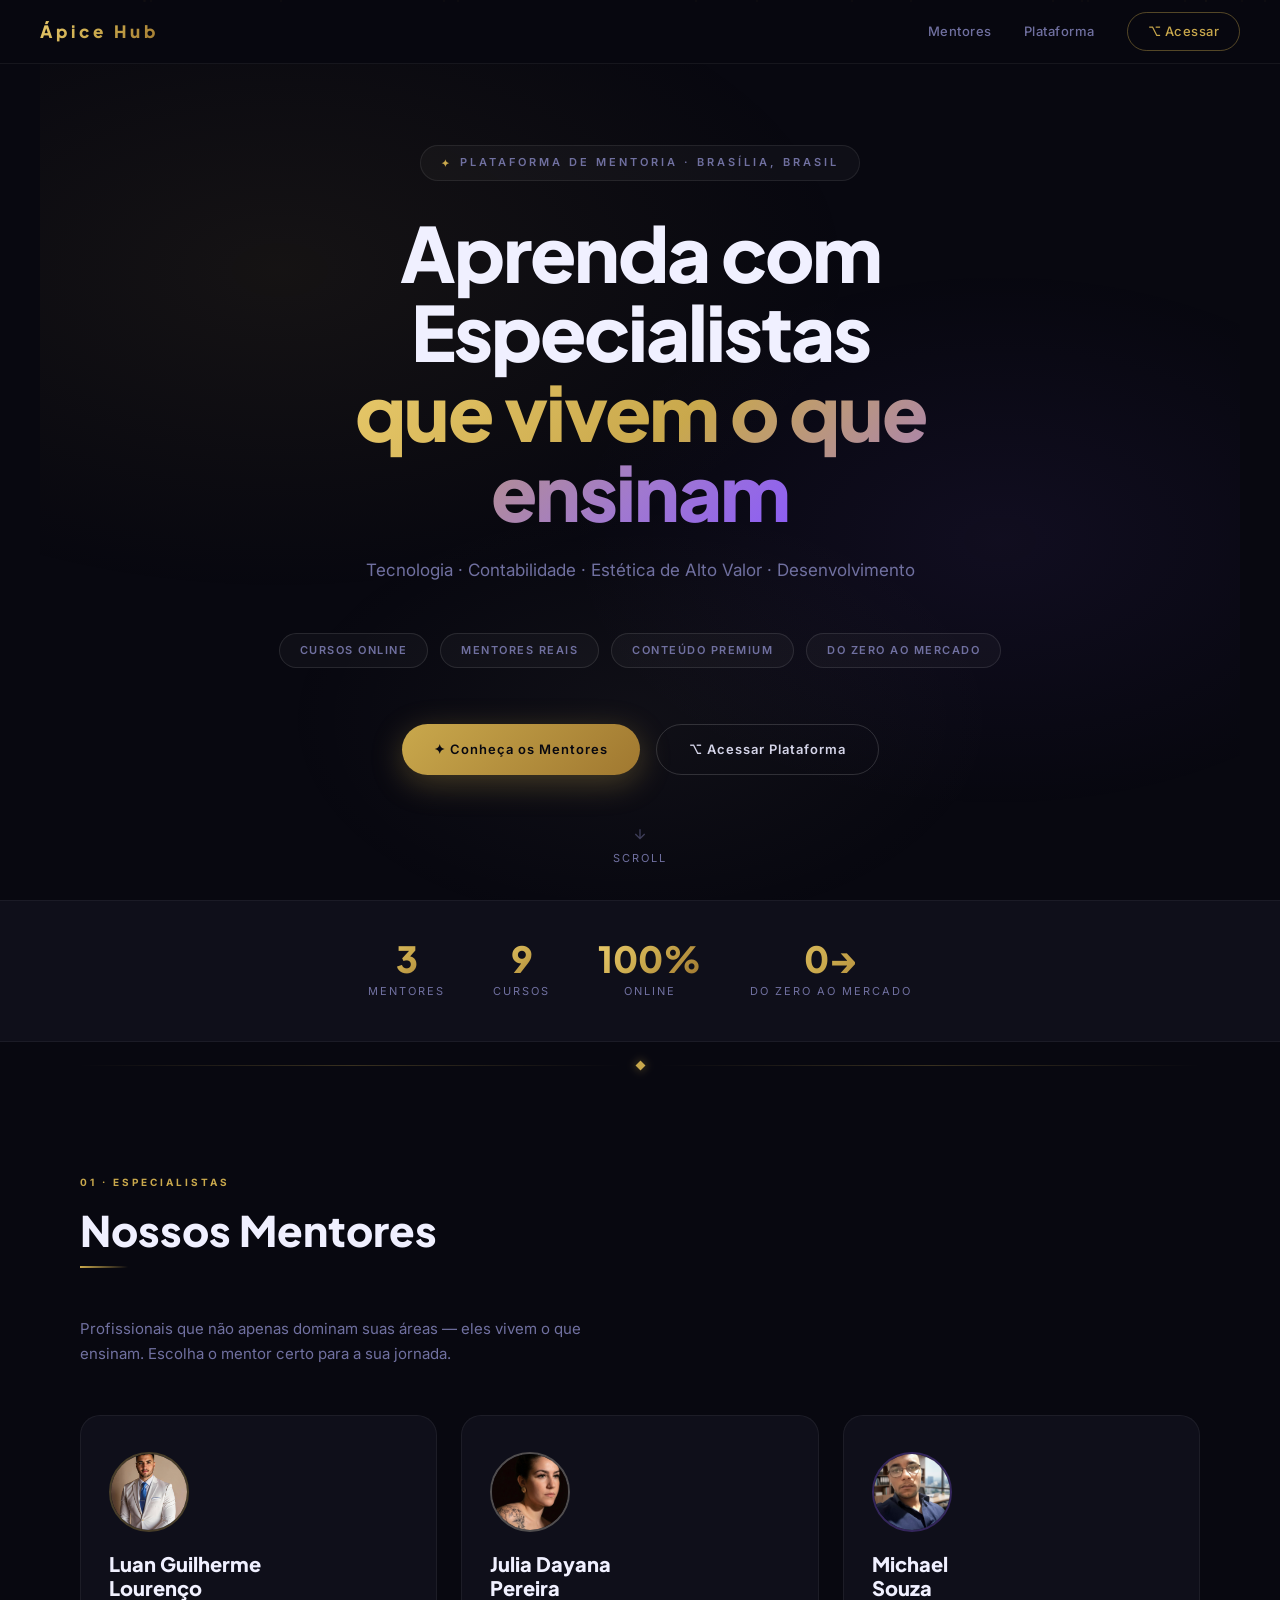
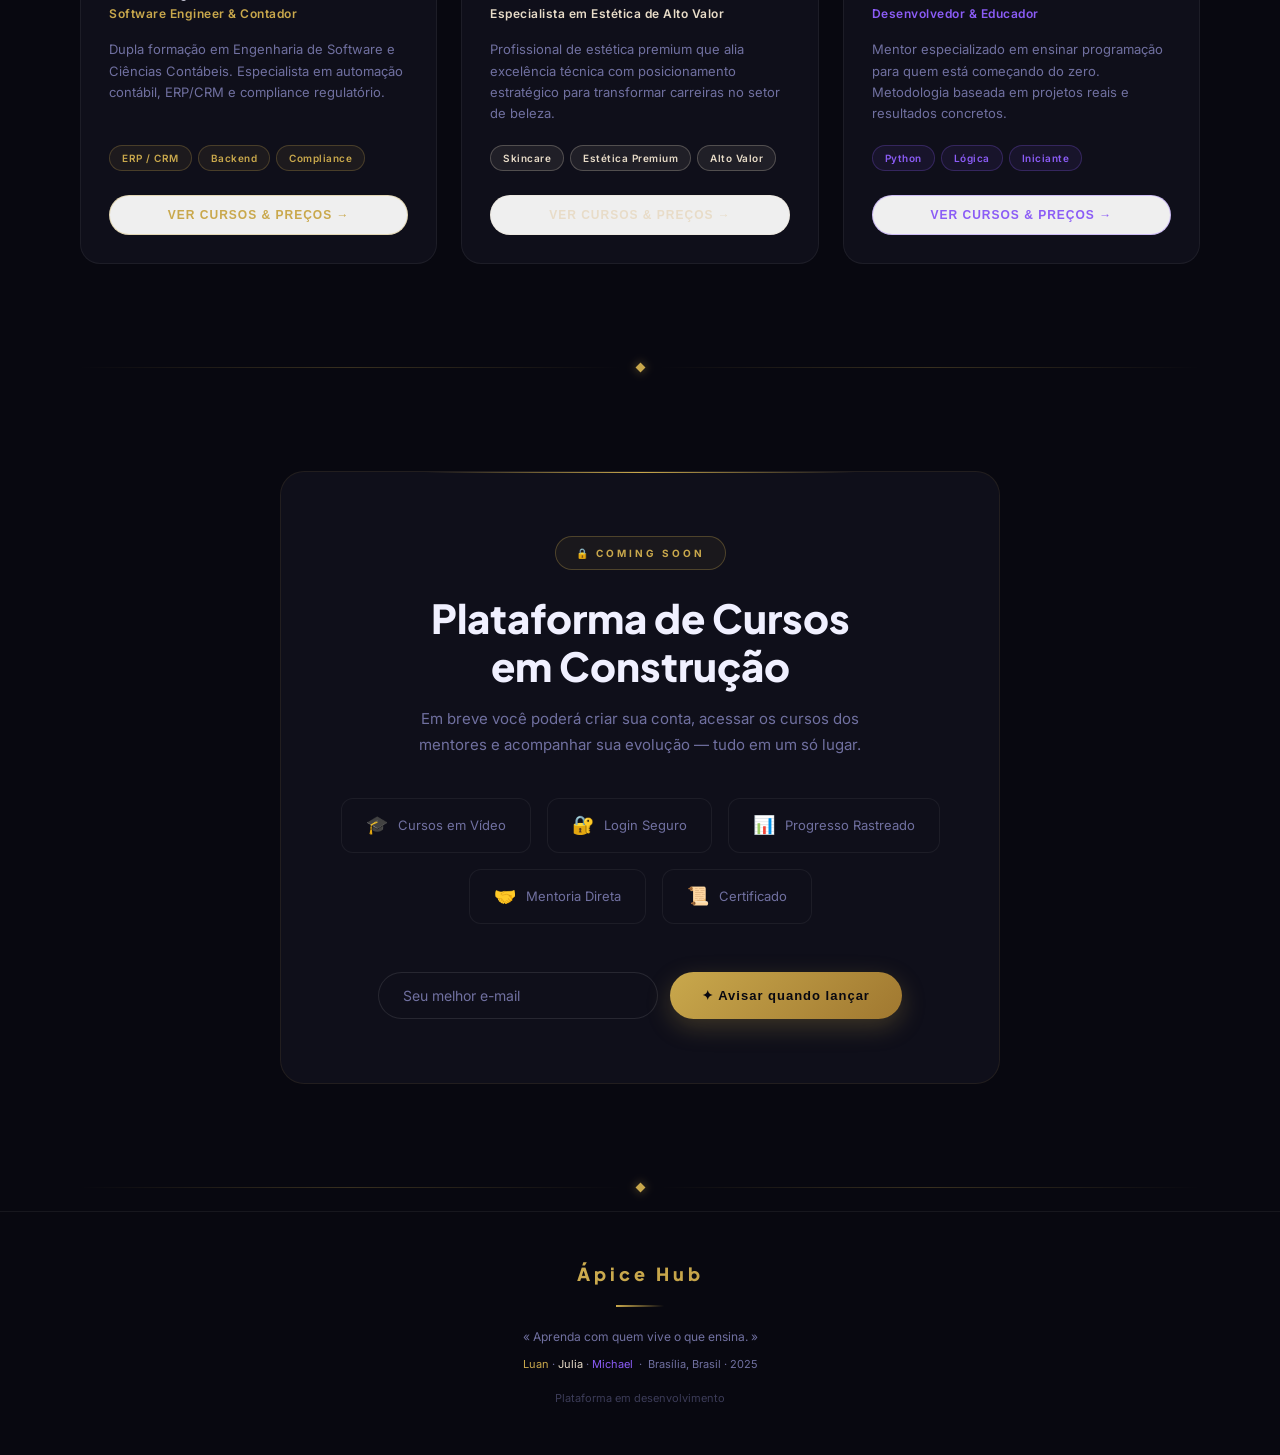
==== index.html @ 4544b9c3 "Prepare Hotmart buy buttons on all course cards Modal (index.html): each course card now has a buy b" ====
<!-- © Plataforma LGL — Luan Guilherme Lourenço, Julia Dayana Pereira, Michael Souza — Todos os direitos reservados. Reprodução proibida sem autorização expressa. -->
<!DOCTYPE html>
<html lang="pt-BR">
<head>
<meta charset="UTF-8">
  <meta name="copyright" content="Ápice Hub — Luan Guilherme Lourenço, Julia Dayana Pereira, Michael Souza — Todos os direitos reservados">
  <meta name="robots" content="index, follow, noarchive">

<meta name="viewport" content="width=device-width, initial-scale=1.0">
<title>Ápice Hub — Aprenda com Especialistas</title>
<meta name="description" content="Plataforma de mentoria com especialistas em Software, Contabilidade, Estética de Alto Valor e Programação para Iniciantes. Brasília, Brasil.">
<meta name="keywords" content="mentoria, cursos online, programação, estética, contabilidade, Luan Lourenço, Julia Dayana, Michael Souza">
<meta name="author" content="Ápice Hub Plataforma">
<meta name="robots" content="index, follow">
<meta property="og:type" content="website">
<meta property="og:title" content="Ápice Hub — Aprenda com Especialistas">
<meta property="og:description" content="Tecnologia · Contabilidade · Estética de Alto Valor · Do Zero ao Dev">
<meta property="og:url" content="https://euguilouren.github.io/euguilouren">
<meta property="og:locale" content="pt_BR">
<link rel="icon" type="image/png" href="[data-uri]">
<link rel="canonical" href="https://euguilouren.github.io/euguilouren/">
<link rel="preconnect" href="https://fonts.googleapis.com">
<link rel="preconnect" href="https://fonts.gstatic.com" crossorigin>
<link href="https://fonts.googleapis.com/css2?family=Inter:wght@300;400;500;600&family=Plus+Jakarta+Sans:wght@600;700;800&display=swap" rel="stylesheet">
<style>
  *, *::before, *::after { box-sizing: border-box; margin: 0; padding: 0; }
  :root {
    --bg:        #080810;
    --surface:   #0f0f1a;
    --surface2:  #141425;
    --text:      #d4d4e8;
    --muted:     #7070a0;
    --white:     #f0f0ff;
    --radius:    16px;
    --font:      "Inter", -apple-system, BlinkMacSystemFont, "Segoe UI", sans-serif;
    --gold:      #C9A84C;
    --pearl:     #E8DCC8;
    --violet:    #8B5CF6;
  }
  html { scroll-behavior: smooth; }
  body {
    background: var(--bg);
    color: var(--text);
    font-family: var(--font);
    font-size: 15px;
    line-height: 1.6;
    overflow-x: hidden;
  }
  a { text-decoration: none; color: inherit; }

  /* ── NAV ── */
  nav {
    position: fixed; top: 0; left: 0; right: 0; z-index: 100;
    display: flex; align-items: center; justify-content: space-between;
    padding: 0 40px; height: 64px;
    background: rgba(8,8,16,0.85);
    backdrop-filter: blur(20px);
    border-bottom: 1px solid rgba(255,255,255,0.06);
  }
  .nav-logo {
    font-family: 'Plus Jakarta Sans', sans-serif;
    font-size: 17px; font-weight: 800; letter-spacing: 4px;
    background: linear-gradient(135deg, #e8c96a 0%, #C9A84C 50%, #a07830 100%);
    -webkit-background-clip: text; background-clip: text;
    -webkit-text-fill-color: transparent;
  }
  .nav-links { display: flex; gap: 32px; align-items: center; }
  .nav-links a {
    font-size: 13px; font-weight: 500; letter-spacing: 0.5px; color: var(--muted);
    transition: color .2s;
  }
  .nav-links a:hover { color: var(--white); }
  .nav-cta {
    font-size: 12px; font-weight: 600; letter-spacing: 1px;
    padding: 8px 20px; border-radius: 100px;
    border: 1px solid rgba(201,168,76,0.4);
    color: var(--gold) !important;
    transition: background .2s, border-color .2s !important;
  }
  .nav-cta:hover { background: rgba(201,168,76,0.1) !important; border-color: var(--gold) !important; }

  /* hamburger */
  .hamburger { display: none; flex-direction: column; gap: 5px; cursor: pointer; padding: 4px; }
  .hamburger span { display: block; width: 22px; height: 2px; background: var(--gold); border-radius: 2px; transition: .3s; }
  .mobile-menu {
    display: none; position: fixed; top: 64px; left: 0; right: 0; z-index: 99;
    background: rgba(8,8,16,0.97); backdrop-filter: blur(20px);
    padding: 24px; flex-direction: column; gap: 20px;
    border-bottom: 1px solid rgba(255,255,255,0.06);
  }
  .mobile-menu a { font-size: 16px; color: var(--muted); padding: 8px 0; border-bottom: 1px solid rgba(255,255,255,0.04); }
  .mobile-menu a:hover { color: var(--white); }
  .mobile-menu.open { display: flex; }
  @media(max-width:768px) {
    nav { padding: 0 20px; }
    .nav-links { display: none; }
    .hamburger { display: flex; }
  }

  /* ── HERO ── */
  #hero {
    min-height: 100vh;
    display: flex; flex-direction: column; align-items: center; justify-content: center;
    text-align: center;
    padding: 100px 24px 80px;
    position: relative; overflow: hidden;
  }
  .hero-bg {
    position: absolute; inset: 0; z-index: 0;
    background:
      radial-gradient(ellipse 80% 60% at 20% 30%, rgba(201,168,76,0.07) 0%, transparent 60%),
      radial-gradient(ellipse 60% 50% at 80% 60%, rgba(139,92,246,0.07) 0%, transparent 60%),
      radial-gradient(ellipse 50% 40% at 50% 80%, rgba(232,220,200,0.04) 0%, transparent 60%);
  }
  .hero-content { position: relative; z-index: 1; max-width: 800px; }
  .hero-tag {
    display: inline-flex; align-items: center; gap: 8px;
    font-size: 11px; font-weight: 600; letter-spacing: 3px; text-transform: uppercase;
    color: var(--muted); margin-bottom: 32px;
    padding: 8px 20px; border-radius: 100px;
    border: 1px solid rgba(255,255,255,0.08);
    background: rgba(255,255,255,0.03);
  }
  .hero-tag::before { content: '✦'; color: var(--gold); font-size: 10px; }
  .hero-title {
    font-family: 'Plus Jakarta Sans', sans-serif;
    font-size: clamp(42px, 7vw, 76px);
    font-weight: 800; line-height: 1.05; letter-spacing: -2px;
    color: var(--white); margin-bottom: 24px;
  }
  .hero-title span {
    background: linear-gradient(135deg, #e8c96a 0%, #C9A84C 40%, #a078d0 80%, #8B5CF6 100%);
    -webkit-background-clip: text; background-clip: text;
    -webkit-text-fill-color: transparent;
  }
  .hero-sub {
    font-size: 17px; color: var(--muted); margin-bottom: 48px; line-height: 1.7;
    max-width: 560px; margin-left: auto; margin-right: auto;
  }
  .hero-badges {
    display: flex; flex-wrap: wrap; justify-content: center; gap: 12px;
    margin-bottom: 56px;
  }
  .hero-badge {
    font-size: 11px; font-weight: 600; letter-spacing: 1.5px; text-transform: uppercase;
    padding: 8px 20px; border-radius: 100px;
    border: 1px solid rgba(255,255,255,0.1); color: var(--muted);
    background: rgba(255,255,255,0.03);
  }
  .hero-actions { display: flex; gap: 16px; justify-content: center; flex-wrap: wrap; }
  .btn {
    display: inline-flex; align-items: center; gap: 8px;
    font-size: 13px; font-weight: 600; letter-spacing: 1px;
    padding: 14px 32px; border-radius: 100px; cursor: pointer;
    transition: transform .3s, box-shadow .3s, background .3s;
    border: none;
  }
  .btn-primary {
    background: linear-gradient(135deg, #C9A84C, #a07830);
    color: #080810;
    box-shadow: 0 8px 32px rgba(201,168,76,0.3);
  }
  .btn-primary:hover { transform: translateY(-2px); box-shadow: 0 12px 40px rgba(201,168,76,0.45); }
  .btn-outline {
    background: transparent; color: var(--text);
    border: 1px solid rgba(255,255,255,0.15);
  }
  .btn-outline:hover { background: rgba(255,255,255,0.05); transform: translateY(-2px); }
  .scroll-hint {
    position: absolute; bottom: 32px; left: 50%; transform: translateX(-50%);
    display: flex; flex-direction: column; align-items: center; gap: 8px;
    font-size: 11px; letter-spacing: 2px; color: var(--muted); text-transform: uppercase;
    animation: scrollBounce 2s ease-in-out infinite;
  }
  .scroll-hint svg { opacity: 0.5; }
  @keyframes scrollBounce {
    0%,100% { transform: translateX(-50%) translateY(0); }
    50%      { transform: translateX(-50%) translateY(8px); }
  }

  /* ── SECTION BASE ── */
  section {
    max-width: 1200px; margin: 0 auto;
    padding: 80px 40px;
  }
  @media(max-width:768px) { section { padding: 60px 20px; } }
  .section-tag {
    display: inline-block;
    font-size: 10px; font-weight: 700; letter-spacing: 3px; text-transform: uppercase;
    color: var(--gold); margin-bottom: 16px;
  }
  .section-title {
    font-family: 'Plus Jakarta Sans', sans-serif;
    font-size: clamp(28px, 4vw, 42px); font-weight: 800;
    color: var(--white); line-height: 1.15; margin-bottom: 12px;
  }
  .gold-line {
    width: 48px; height: 2px;
    background: linear-gradient(90deg, var(--gold), transparent);
    margin-bottom: 48px;
  }
  .section-desc { font-size: 15px; color: var(--muted); line-height: 1.7; max-width: 560px; }

  /* ── MENTOR CARDS ── */
  .mentors-grid {
    display: grid;
    grid-template-columns: repeat(3, 1fr);
    gap: 24px;
    margin-top: 48px;
  }
  @media(max-width:900px) { .mentors-grid { grid-template-columns: 1fr; max-width: 480px; margin-left: auto; margin-right: auto; } }
  .mentor-card {
    background: var(--surface);
    border: 1px solid rgba(255,255,255,0.06);
    border-radius: 20px;
    padding: 36px 28px 28px;
    display: flex; flex-direction: column; gap: 0;
    position: relative; overflow: hidden;
    transition: transform .4s cubic-bezier(.34,1.56,.64,1), border-color .3s, box-shadow .3s;
  }
  .mentor-card::before {
    content: '';
    position: absolute; top: 0; left: 0; right: 0; height: 3px;
    background: linear-gradient(90deg, transparent, var(--mc), transparent);
    opacity: 0; transition: opacity .3s;
  }
  .mentor-card::after {
    content: '';
    position: absolute; inset: 0;
    background: radial-gradient(ellipse 80% 60% at 50% 0%, rgba(var(--mc-rgb),0.08) 0%, transparent 70%);
    opacity: 0; transition: opacity .3s; pointer-events: none;
  }
  .mentor-card:hover { transform: translateY(-10px); }
  .mentor-card:hover::before { opacity: 1; }
  .mentor-card:hover::after { opacity: 1; }

  .mentor-card[data-accent="gold"] {
    --mc: #C9A84C; --mc-rgb: 201,168,76;
  }
  .mentor-card[data-accent="gold"]:hover {
    border-color: rgba(201,168,76,0.4);
    box-shadow: 0 24px 60px rgba(0,0,0,0.5), 0 0 40px rgba(201,168,76,0.1);
  }
  .mentor-card[data-accent="pearl"] {
    --mc: #E8DCC8; --mc-rgb: 232,220,200;
  }
  .mentor-card[data-accent="pearl"]:hover {
    border-color: rgba(232,220,200,0.4);
    box-shadow: 0 24px 60px rgba(0,0,0,0.5), 0 0 40px rgba(232,220,200,0.08);
  }
  .mentor-card[data-accent="violet"] {
    --mc: #8B5CF6; --mc-rgb: 139,92,246;
  }
  .mentor-card[data-accent="violet"]:hover {
    border-color: rgba(139,92,246,0.4);
    box-shadow: 0 24px 60px rgba(0,0,0,0.5), 0 0 40px rgba(139,92,246,0.15);
  }

  .mentor-photo-wrap {
    width: 80px; height: 80px; border-radius: 50%;
    margin-bottom: 20px; position: relative; overflow: hidden;
    border: 2px solid rgba(255,255,255,0.08);
    flex-shrink: 0;
  }
  .mentor-photo-wrap img { width: 100%; height: 100%; object-fit: cover; }
  .mentor-initials {
    width: 100%; height: 100%;
    display: flex; align-items: center; justify-content: center;
    font-family: 'Plus Jakarta Sans', sans-serif;
    font-size: 16px; font-weight: 800; letter-spacing: 2px;
    color: var(--mc);
    background: radial-gradient(circle, rgba(var(--mc-rgb),0.12) 0%, transparent 70%);
  }
  .mentor-card[data-accent="gold"] .mentor-photo-wrap { border-color: rgba(201,168,76,0.3); }
  .mentor-card[data-accent="pearl"] .mentor-photo-wrap { border-color: rgba(232,220,200,0.3); }
  .mentor-card[data-accent="violet"] .mentor-photo-wrap { border-color: rgba(139,92,246,0.3); }

  .mentor-name {
    font-family: 'Plus Jakarta Sans', sans-serif;
    font-size: 20px; font-weight: 800; color: var(--white); line-height: 1.2;
    margin-bottom: 4px;
  }
  .mentor-specialty {
    font-size: 12px; color: var(--mc); font-weight: 600; letter-spacing: 0.5px;
    margin-bottom: 16px;
  }
  .mentor-bio {
    font-size: 13px; color: var(--muted); line-height: 1.65;
    margin-bottom: 20px; flex: 1;
  }
  .mentor-tags {
    display: flex; flex-wrap: wrap; gap: 6px; margin-bottom: 24px;
  }
  .mentor-tag {
    font-size: 10px; font-weight: 600; letter-spacing: 0.5px;
    padding: 4px 12px; border-radius: 100px;
    border: 1px solid rgba(var(--mc-rgb), 0.25);
    color: var(--mc); background: rgba(var(--mc-rgb), 0.08);
  }
  .mentor-btn {
    display: flex; align-items: center; justify-content: center; gap: 6px;
    font-size: 12px; font-weight: 700; letter-spacing: 1px; text-transform: uppercase;
    padding: 12px 24px; border-radius: 100px;
    border: 1px solid rgba(var(--mc-rgb), 0.35);
    color: var(--mc);
    transition: background .25s, transform .25s;
    margin-top: auto;
  }
  .mentor-btn:hover { background: rgba(var(--mc-rgb), 0.12); transform: translateY(-1px); }

  /* ── DIVIDER ── */
  .divider {
    display: flex; align-items: center; justify-content: center;
    gap: 16px; padding: 20px 40px; max-width: 1200px; margin: 0 auto;
  }
  .divider::before, .divider::after {
    content: ''; flex: 1; height: 1px;
    background: linear-gradient(90deg, transparent, rgba(201,168,76,0.25), transparent);
  }
  .divider-diamond {
    width: 7px; height: 7px; background: var(--gold);
    transform: rotate(45deg); box-shadow: 0 0 10px rgba(201,168,76,0.5);
    animation: pulse 2.5s ease-in-out infinite;
  }
  @keyframes pulse {
    0%,100% { opacity: 0.6; transform: rotate(45deg) scale(1); }
    50%      { opacity: 1;   transform: rotate(45deg) scale(1.3); }
  }

  /* ── EM BREVE ── */
  #em-breve {
    text-align: center; padding: 80px 40px;
    max-width: 1200px; margin: 0 auto;
  }
  .coming-badge {
    display: inline-flex; align-items: center; gap: 8px;
    font-size: 10px; font-weight: 700; letter-spacing: 3px; text-transform: uppercase;
    color: var(--gold); margin-bottom: 24px;
    padding: 8px 20px; border-radius: 100px;
    border: 1px solid rgba(201,168,76,0.3);
    background: rgba(201,168,76,0.06);
  }
  .coming-title {
    font-family: 'Plus Jakarta Sans', sans-serif;
    font-size: clamp(28px, 4vw, 40px); font-weight: 800;
    color: var(--white); margin-bottom: 16px; line-height: 1.2;
  }
  .coming-desc {
    font-size: 15px; color: var(--muted); max-width: 480px;
    margin: 0 auto 40px; line-height: 1.75;
  }
  .coming-features {
    display: flex; justify-content: center; flex-wrap: wrap; gap: 16px;
    margin-bottom: 48px;
  }
  .coming-feat {
    display: flex; align-items: center; gap: 10px;
    font-size: 13px; color: var(--muted);
    padding: 12px 24px; border-radius: 12px;
    background: var(--surface); border: 1px solid rgba(255,255,255,0.06);
  }
  .coming-feat span { font-size: 18px; }
  .notify-form {
    display: flex; gap: 12px; justify-content: center; flex-wrap: wrap;
  }
  .notify-input {
    background: var(--surface); border: 1px solid rgba(255,255,255,0.1);
    border-radius: 100px; padding: 14px 24px; font-size: 14px;
    color: var(--text); font-family: var(--font); outline: none;
    min-width: 280px; transition: border-color .2s;
  }
  .notify-input:focus { border-color: rgba(201,168,76,0.4); }
  .notify-input::placeholder { color: var(--muted); }
  .btn-notify {
    background: linear-gradient(135deg, #C9A84C, #a07830);
    color: #080810; font-size: 13px; font-weight: 700;
    letter-spacing: 1px; padding: 14px 32px; border-radius: 100px;
    border: none; cursor: pointer;
    transition: transform .25s, box-shadow .25s;
    box-shadow: 0 8px 24px rgba(201,168,76,0.25);
  }
  .btn-notify:hover { transform: translateY(-2px); box-shadow: 0 12px 32px rgba(201,168,76,0.4); }

  /* ── FOOTER ── */
  footer {
    text-align: center; padding: 48px 24px;
    border-top: 1px solid rgba(255,255,255,0.06);
    color: var(--muted); font-size: 12px;
  }
  footer .footer-logo {
    font-family: 'Plus Jakarta Sans', sans-serif;
    font-size: 18px; font-weight: 800; letter-spacing: 4px;
    background: linear-gradient(135deg, #e8c96a 0%, #C9A84C 50%, #a07830 100%);
    -webkit-background-clip: text; background-clip: text;
    -webkit-text-fill-color: transparent;
    display: block; margin-bottom: 16px;
  }
  footer .gold-line { margin: 0 auto 20px; }
  footer span { color: var(--gold); }

  /* ── REVEAL ── */
  .reveal { opacity: 0; transform: translateY(28px); transition: opacity .7s ease, transform .7s ease; }
  .reveal.visible { opacity: 1; transform: none; }
  .reveal-scale { opacity: 0; transform: scale(0.95); transition: opacity .6s ease, transform .6s ease; }
  .reveal-scale.visible { opacity: 1; transform: none; }

  /* ── LOADER ── */
  #loader {
    position: fixed; inset: 0; z-index: 9999;
    background: var(--bg);
    display: flex; align-items: center; justify-content: center;
    transition: opacity .5s ease, visibility .5s ease;
  }
  #loader.done { opacity: 0; visibility: hidden; }
  .loader-inner { text-align: center; }
  .loader-logo {
    font-family: 'Plus Jakarta Sans', sans-serif;
    font-size: 28px; font-weight: 800; letter-spacing: 6px;
    background: linear-gradient(135deg, #e8c96a 0%, #C9A84C 50%, #a07830 100%);
    -webkit-background-clip: text; background-clip: text;
    -webkit-text-fill-color: transparent;
    margin-bottom: 24px; display: block;
  }
  .loader-bar-wrap { width: 120px; height: 2px; background: rgba(255,255,255,0.08); border-radius: 2px; overflow: hidden; margin: 0 auto; }
  .loader-bar { height: 100%; background: linear-gradient(90deg, #C9A84C, #e8c96a); border-radius: 2px; animation: loadBar 0.9s ease forwards; }
  @keyframes loadBar { from { width: 0 } to { width: 100% } }

  /* ── AMBIENT ── */
  #ambient { position: fixed; inset: 0; z-index: 0; pointer-events: none; overflow: hidden; }
  .adot {
    position: absolute; width: 2px; height: 2px; border-radius: 50%;
    background: rgba(201,168,76,0.5); box-shadow: 0 0 4px rgba(201,168,76,0.4);
    animation: floatUp linear infinite;
  }
  @keyframes floatUp {
    0%   { transform: translateY(100vh); opacity: 0; }
    10%  { opacity: 1; }
    90%  { opacity: 0.8; }
    100% { transform: translateY(-10vh) translateX(20px); opacity: 0; }
  }

  /* ── PAGE TRANSITIONS (overlay — não afeta fixed elements) ── */
  #page-overlay {
    position: fixed; inset: 0; z-index: 9990;
    background: #080810;
    pointer-events: none;
    opacity: 1;
    transition: opacity 0.45s ease;
  }
  #page-overlay.visible { opacity: 1; }
  #page-overlay.hidden  { opacity: 0; }

  /* ── MOBILE FIXES ── */
  @media(max-width:480px) {
    .notify-input, input[type="email"] { min-width: 0 !important; width: 100% !important; }
    .notify-form, .hero-actions { flex-direction: column; align-items: stretch; }
    .hero-actions .btn { justify-content: center; }
    .cert-grid { grid-template-columns: 1fr !important; }
    .course-grid { grid-template-columns: 1fr !important; }
    .contact-grid { grid-template-columns: 1fr !important; }
  }

  /* ── MENTOR CARD IMPROVEMENTS ── */
  .mentor-card { cursor: pointer; }
  .mentor-photo-wrap {
    transition: transform .4s cubic-bezier(.34,1.56,.64,1), box-shadow .3s;
  }
  .mentor-card:hover .mentor-photo-wrap {
    transform: scale(1.08);
    box-shadow: 0 0 0 4px rgba(var(--mc-rgb), 0.2), 0 0 20px rgba(var(--mc-rgb), 0.15);
  }
  .mentor-btn { position: relative; overflow: hidden; }
  .mentor-btn::after {
    content: '';
    position: absolute; inset: 0;
    background: rgba(var(--mc-rgb), 0.0);
    transition: background .25s;
  }
  .mentor-btn:hover::after { background: rgba(var(--mc-rgb), 0.08); }

  /* ── STATS BAR ── */
  .stats-bar {
    display: flex; justify-content: center; gap: 48px; flex-wrap: wrap;
    padding: 40px 24px;
    border-top: 1px solid rgba(255,255,255,0.05);
    border-bottom: 1px solid rgba(255,255,255,0.05);
    background: var(--surface);
    margin: 0;
  }
  .stat-item { text-align: center; }
  .stat-val {
    font-family: 'Plus Jakarta Sans', sans-serif;
    font-size: 36px; font-weight: 800;
    background: linear-gradient(135deg, #e8c96a 0%, #C9A84C 50%, #a07830 100%);
    -webkit-background-clip: text; background-clip: text;
    -webkit-text-fill-color: transparent;
    display: block; line-height: 1;
  }
  .stat-label { font-size: 11px; letter-spacing: 2px; text-transform: uppercase; color: var(--muted); margin-top: 6px; display: block; }
  @media(max-width:480px) { .stats-bar { gap: 24px; } .stat-val { font-size: 28px; } }

  /* ── COMING SOON VISUAL ── */
  .coming-inner {
    background: var(--surface);
    border: 1px solid rgba(201,168,76,0.1);
    border-radius: 24px;
    padding: 64px 48px;
    position: relative; overflow: hidden;
    max-width: 720px; margin: 0 auto;
  }
  .coming-inner::before {
    content: '';
    position: absolute; top: -1px; left: 20%; right: 20%; height: 2px;
    background: linear-gradient(90deg, transparent, #C9A84C, transparent);
  }
  @media(max-width:600px) { .coming-inner { padding: 40px 24px; } }

  /* ── MODAL DE ACESSO ── */
  .modal-overlay {
    position: fixed; inset: 0; z-index: 9950;
    background: rgba(4,4,10,0.88);
    backdrop-filter: blur(12px);
    display: flex; align-items: center; justify-content: center;
    padding: 24px;
    opacity: 0; visibility: hidden;
    transition: opacity .35s ease, visibility .35s ease;
  }
  .modal-overlay.open { opacity: 1; visibility: visible; }
  .modal-card {
    background: #0f0f1a;
    border: 1px solid rgba(255,255,255,0.08);
    border-radius: 24px;
    padding: 48px 40px 40px;
    max-width: 480px; width: 100%;
    position: relative;
    transform: translateY(20px) scale(0.97);
    transition: transform .38s cubic-bezier(.34,1.56,.64,1);
    max-height: 90vh; overflow-y: auto;
  }
  .modal-overlay.open .modal-card { transform: none; }
  .modal-close {
    position: absolute; top: 16px; right: 20px;
    background: none; border: none; cursor: pointer;
    color: var(--muted); font-size: 22px; line-height: 1;
    padding: 4px 8px; border-radius: 6px;
    transition: color .2s, background .2s;
  }
  .modal-close:hover { color: var(--white); background: rgba(255,255,255,0.06); }
  .modal-accent-line {
    height: 3px; border-radius: 2px;
    background: linear-gradient(90deg, transparent, var(--mc, #C9A84C), transparent);
    margin-bottom: 28px;
  }
  .modal-mentor-info {
    display: flex; align-items: center; gap: 14px; margin-bottom: 24px;
  }
  .modal-avatar {
    width: 52px; height: 52px; border-radius: 50%;
    border: 2px solid rgba(var(--mc-rgb, 201,168,76), 0.4);
    object-fit: cover; flex-shrink: 0;
    background: rgba(var(--mc-rgb, 201,168,76), 0.08);
    display: flex; align-items: center; justify-content: center;
    font-family: 'Plus Jakarta Sans', sans-serif;
    font-size: 13px; font-weight: 800;
    color: rgba(var(--mc-rgb, 201,168,76), 0.7);
    letter-spacing: 1px;
  }
  .modal-avatar img { width:100%; height:100%; border-radius:50%; object-fit:cover; }
  .modal-mentor-name {
    font-family: 'Plus Jakarta Sans', sans-serif;
    font-size: 17px; font-weight: 800; color: var(--white); line-height: 1.2;
  }
  .modal-mentor-tag {
    font-size: 11px; color: rgba(var(--mc-rgb,201,168,76),0.8); margin-top: 2px;
    font-weight: 600; letter-spacing: 0.5px;
  }

  /* Cursos no modal — scroll horizontal */
  .modal-courses {
    margin: 20px -40px;
    padding: 4px 0 16px;
    overflow-x: auto;
    overflow-y: visible;
    display: flex;
    gap: 12px;
    scroll-snap-type: x mandatory;
    -webkit-overflow-scrolling: touch;
    padding-left: 40px;
    padding-right: 40px;
    scrollbar-width: none;
  }
  .modal-courses::-webkit-scrollbar { display: none; }
  .modal-course-card {
    flex: 0 0 210px;
    scroll-snap-align: start;
    background: rgba(255,255,255,0.03);
    border: 1px solid rgba(var(--mc-rgb,201,168,76),0.15);
    border-radius: 16px;
    padding: 20px 18px;
    display: flex; flex-direction: column; gap: 10px;
    position: relative; overflow: hidden;
    transition: border-color .25s, box-shadow .25s, transform .3s;
  }
  .modal-course-card::before {
    content:''; position:absolute; top:0; left:0; right:0; height:2px;
    background: linear-gradient(90deg, transparent, rgba(var(--mc-rgb,201,168,76),0.6), transparent);
    opacity:0; transition: opacity .25s;
  }
  .modal-course-card:hover { 
    border-color: rgba(var(--mc-rgb,201,168,76),0.4);
    box-shadow: 0 8px 24px rgba(0,0,0,0.3);
    transform: translateY(-3px);
  }
  .modal-course-card:hover::before { opacity:1; }
  .modal-course-icon { font-size: 28px; line-height:1; }
  .modal-course-name { 
    font-size: 12px; font-weight: 600; color: var(--white); 
    line-height: 1.4; flex:1;
  }
  .modal-course-level { 
    font-size: 10px; color: var(--muted); 
    text-transform: uppercase; letter-spacing: 1px;
  }
  .modal-course-price {
    font-family: 'Plus Jakarta Sans', sans-serif;
    font-size: 20px; font-weight: 800;
    color: rgba(var(--mc-rgb,201,168,76),1);
    margin-top: 4px;
  }
  .modal-scroll-hint {
    display: flex; align-items: center; gap: 6px;
    font-size: 10px; letter-spacing: 1.5px; text-transform: uppercase;
    color: var(--muted); margin: 0 0 4px;
    opacity: 0.7;
  }
  .modal-scroll-hint svg { opacity:0.5; animation: hintSlide 1.8s ease-in-out infinite; }
  @keyframes hintSlide {
    0%,100% { transform: translateX(0); }
    50%      { transform: translateX(5px); }
  }

  /* Login area */
  .modal-login-title {
    font-size: 12px; font-weight: 700; letter-spacing: 2px; text-transform: uppercase;
    color: var(--muted); margin: 28px 0 14px;
  }
  .modal-input {
    width: 100%; background: rgba(255,255,255,0.04);
    border: 1px solid rgba(255,255,255,0.1);
    border-radius: 10px; padding: 12px 16px;
    font-size: 14px; color: var(--muted); font-family: var(--font);
    margin-bottom: 10px; outline: none; cursor: not-allowed;
    opacity: 0.6;
  }
  .modal-btn-login {
    width: 100%; padding: 14px; border-radius: 100px;
    background: linear-gradient(135deg, rgba(var(--mc-rgb,201,168,76),0.3), rgba(var(--mc-rgb,201,168,76),0.15));
    border: 1px solid rgba(var(--mc-rgb,201,168,76),0.35);
    color: rgba(var(--mc-rgb,201,168,76),0.7);
    font-size: 13px; font-weight: 700; letter-spacing: 1px;
    cursor: not-allowed; margin-bottom: 18px;
    font-family: var(--font);
  }
  .modal-coming {
    text-align: center; font-size: 11px; color: var(--muted);
    padding: 8px 16px; background: rgba(255,255,255,0.03);
    border-radius: 8px; border: 1px solid rgba(255,255,255,0.05);
    margin-bottom: 20px;
  }
  .modal-coming span { color: rgba(var(--mc-rgb,201,168,76),0.7); }
  .modal-profile-link {
    display: block; text-align: center;
    font-size: 13px; color: var(--muted);
    transition: color .2s;
  }
  .modal-profile-link:hover { color: var(--white); }
  .modal-profile-link b { color: rgba(var(--mc-rgb,201,168,76),0.9); }
  @media(max-width:520px) {
    .modal-card { padding: 36px 24px 32px; }
  }

  /* ── PROTEÇÃO DE CONTEÚDO ── */
  img { -webkit-user-drag: none; user-drag: none; pointer-events: none; }
  .about-text, .bio-text, .section-title, .hero-name, .hero-sub,
  .course-title, .course-desc, .erp-name, .lang-name, .infra-name {
    -webkit-user-select: none; -moz-user-select: none; user-select: none;
  }
  @media print { body { display: none !important; } }

  /* ── BOTÃO DE COMPRA NO MODAL ── */
  .modal-course-buy {
    display: block; width: 100%; margin-top: auto; padding-top: 12px;
    text-align: center; font-size: 11px; font-weight: 700;
    letter-spacing: 1px; text-transform: uppercase;
    padding: 10px 16px; border-radius: 100px;
    transition: background .25s, transform .25s, opacity .25s;
    text-decoration: none;
  }
  .modal-course-buy.active {
    background: rgba(var(--mc-rgb,201,168,76),0.15);
    border: 1px solid rgba(var(--mc-rgb,201,168,76),0.4);
    color: rgba(var(--mc-rgb,201,168,76),1);
    cursor: pointer;
  }
  .modal-course-buy.active:hover {
    background: rgba(var(--mc-rgb,201,168,76),0.25);
    transform: translateY(-2px);
  }
  .modal-course-buy.soon {
    background: rgba(255,255,255,0.03);
    border: 1px solid rgba(255,255,255,0.08);
    color: var(--muted);
    cursor: not-allowed;
  }
</style>
</head>
<body>

<div id="loader">
  <div class="loader-inner">
    <span class="loader-logo">Ápice Hub</span>
    <div class="loader-bar-wrap"><div class="loader-bar"></div></div>
  </div>
</div>

<div id="ambient"></div>

<nav>
  <a href="#" class="nav-logo">Ápice Hub</a>
  <div class="nav-links">
    <a href="#mentores">Mentores</a>
    <a href="#em-breve">Plataforma</a>
    <a href="#em-breve" class="nav-cta">⌥ Acessar</a>
  </div>
  <div class="hamburger" onclick="toggleMenu()" aria-label="Menu">
    <span></span><span></span><span></span>
  </div>
</nav>

<div class="mobile-menu" id="mobile-menu">
  <a href="#mentores" onclick="closeMobile()">Mentores</a>
  <a href="#em-breve" onclick="closeMobile()">Plataforma</a>
  <a href="#em-breve" onclick="closeMobile()">⌥ Acessar</a>
</div>

<!-- HERO -->
<section id="hero">
  <div class="hero-bg"></div>
  <div class="hero-content">
    <div class="hero-tag">Plataforma de Mentoria · Brasília, Brasil</div>
    <h1 class="hero-title">Aprenda com Especialistas<br><span>que vivem o que ensinam</span></h1>
    <p class="hero-sub">Tecnologia · Contabilidade · Estética de Alto Valor · Desenvolvimento</p>
    <div class="hero-badges">
      <span class="hero-badge">Cursos Online</span>
      <span class="hero-badge">Mentores Reais</span>
      <span class="hero-badge">Conteúdo Premium</span>
      <span class="hero-badge">Do Zero ao Mercado</span>
    </div>
    <div class="hero-actions">
      <a href="#mentores" class="btn btn-primary">✦ Conheça os Mentores</a>
      <a href="#em-breve" class="btn btn-outline">⌥ Acessar Plataforma</a>
    </div>
  </div>
  <div class="scroll-hint">
    <svg width="16" height="16" viewBox="0 0 24 24" fill="none" stroke="currentColor" stroke-width="2"><path d="M12 5v14M5 12l7 7 7-7"/></svg>
    scroll
  </div>
</section>


<!-- STATS BAR -->
<div class="stats-bar">
  <div class="stat-item"><span class="stat-val">3</span><span class="stat-label">Mentores</span></div>
  <div class="stat-item"><span class="stat-val">9</span><span class="stat-label">Cursos</span></div>
  <div class="stat-item"><span class="stat-val">100%</span><span class="stat-label">Online</span></div>
  <div class="stat-item"><span class="stat-val">0→</span><span class="stat-label">Do Zero ao Mercado</span></div>
</div>

<div class="divider"><div class="divider-diamond"></div></div>

<!-- MENTORES -->
<section id="mentores">
  <span class="section-tag">01 · Especialistas</span>
  <h2 class="section-title reveal">Nossos Mentores</h2>
  <div class="gold-line"></div>
  <p class="section-desc reveal">Profissionais que não apenas dominam suas áreas — eles vivem o que ensinam. Escolha o mentor certo para a sua jornada.</p>

  <div class="mentors-grid">

    <!-- LUAN -->
    <div class="mentor-card reveal-scale" data-accent="gold">
      <div class="mentor-photo-wrap">
        <img src="assets/photo.jpg" alt="Luan Guilherme Lourenço" onerror="this.parentElement.innerHTML='<div class=\'mentor-initials\'>L·G</div>'">
      </div>
      <div class="mentor-name">Luan Guilherme<br>Lourenço</div>
      <div class="mentor-specialty">Software Engineer & Contador</div>
      <p class="mentor-bio">Dupla formação em Engenharia de Software e Ciências Contábeis. Especialista em automação contábil, ERP/CRM e compliance regulatório.</p>
      <div class="mentor-tags">
        <span class="mentor-tag">ERP / CRM</span>
        <span class="mentor-tag">Backend</span>
        <span class="mentor-tag">Compliance</span>
      </div>
      <button class="mentor-btn" onclick="openModal('luan')">Ver Cursos & Preços →</button>
    </div>

    <!-- JULIA -->
    <div class="mentor-card reveal-scale" data-accent="pearl" style="transition-delay:.1s">
      <div class="mentor-photo-wrap">
        <img src="assets/julia-photo.jpg" alt="Julia Dayana Pereira" onerror="this.parentElement.innerHTML='<div class=\'mentor-initials\'>J·D</div>'">
      </div>
      <div class="mentor-name">Julia Dayana<br>Pereira</div>
      <div class="mentor-specialty">Especialista em Estética de Alto Valor</div>
      <p class="mentor-bio">Profissional de estética premium que alia excelência técnica com posicionamento estratégico para transformar carreiras no setor de beleza.</p>
      <div class="mentor-tags">
        <span class="mentor-tag">Skincare</span>
        <span class="mentor-tag">Estética Premium</span>
        <span class="mentor-tag">Alto Valor</span>
      </div>
      <button class="mentor-btn" onclick="openModal('julia')">Ver Cursos & Preços →</button>
    </div>

    <!-- MICHAEL -->
    <div class="mentor-card reveal-scale" data-accent="violet" style="transition-delay:.2s">
      <div class="mentor-photo-wrap">
        <img src="assets/michael-photo.jpg" alt="Michael Souza" onerror="this.parentElement.innerHTML='<div class=\'mentor-initials\'>M·S</div>'">
      </div>
      <div class="mentor-name">Michael<br>Souza</div>
      <div class="mentor-specialty">Desenvolvedor & Educador</div>
      <p class="mentor-bio">Mentor especializado em ensinar programação para quem está começando do zero. Metodologia baseada em projetos reais e resultados concretos.</p>
      <div class="mentor-tags">
        <span class="mentor-tag">Python</span>
        <span class="mentor-tag">Lógica</span>
        <span class="mentor-tag">Iniciante</span>
      </div>
      <button class="mentor-btn" onclick="openModal('michael')">Ver Cursos & Preços →</button>
    </div>

  </div>
</section>

<div class="divider"><div class="divider-diamond"></div></div>

<!-- EM BREVE -->
<section id="em-breve" style="text-align:center">
  <div class="coming-inner">
  <div class="coming-badge">🔒 Coming Soon</div>
  <h2 class="coming-title reveal">Plataforma de Cursos<br>em Construção</h2>
  <p class="coming-desc reveal">Em breve você poderá criar sua conta, acessar os cursos dos mentores e acompanhar sua evolução — tudo em um só lugar.</p>
  <div class="coming-features reveal">
    <div class="coming-feat"><span>🎓</span> Cursos em Vídeo</div>
    <div class="coming-feat"><span>🔐</span> Login Seguro</div>
    <div class="coming-feat"><span>📊</span> Progresso Rastreado</div>
    <div class="coming-feat"><span>🤝</span> Mentoria Direta</div>
    <div class="coming-feat"><span>📜</span> Certificado</div>
  </div>
  <div class="notify-form reveal">
    <input type="email" class="notify-input" placeholder="Seu melhor e-mail">
    <button class="btn-notify" onclick="notifyClick(this)">✦ Avisar quando lançar</button>
  </div>
</div>
</section>

<div class="divider"><div class="divider-diamond"></div></div>

<footer>
  <span class="footer-logo">Ápice Hub</span>
  <div class="gold-line"></div>
  <p>« Aprenda com quem vive o que ensina. »</p>
  <p style="margin-top:10px;font-size:11px">
    <span>Luan</span> · <span style="color:var(--pearl)">Julia</span> · <span style="color:var(--violet)">Michael</span>
    &nbsp;·&nbsp; Brasília, Brasil · 2025
  </p>
  <p style="margin-top:16px;font-size:11px;color:rgba(112,112,160,0.5)">Plataforma em desenvolvimento</p>
</footer>

<script>
window.addEventListener('load', () => {
  setTimeout(() => {
    const l = document.getElementById('loader');
    if (l) l.classList.add('done');
  }, 700);
});

// ── REVEAL ──
document.querySelectorAll('.reveal, .reveal-scale').forEach(el =>
  new IntersectionObserver(([e]) => {
    if (e.isIntersecting) e.target.classList.add('visible');
  }, { threshold: 0.1 }).observe(el)
);

// ── MOBILE MENU ──
function toggleMenu() {
  document.getElementById('mobile-menu').classList.toggle('open');
}
function closeMobile() {
  document.getElementById('mobile-menu').classList.remove('open');
}

// ── NOTIFY BUTTON ──
function notifyClick(btn) {
  const input = btn.previousElementSibling;
  if (!input.value || !input.value.includes('@')) {
    input.style.borderColor = 'rgba(255,80,80,0.5)';
    setTimeout(() => input.style.borderColor = '', 1500);
    return;
  }
  btn.textContent = '✓ Você será avisado!';
  btn.style.background = 'linear-gradient(135deg,#4ade80,#16a34a)';
  btn.disabled = true;
  input.disabled = true;
}

// ── AMBIENT PARTICLES ──
(function() {
  const container = document.getElementById('ambient');
  for (let i = 0; i < 18; i++) {
    const dot = document.createElement('div');
    dot.className = 'adot';
    dot.style.left = Math.random() * 100 + 'vw';
    dot.style.animationDuration = (12 + Math.random() * 18) + 's';
    dot.style.animationDelay = (-Math.random() * 20) + 's';
    container.appendChild(dot);
  }
})();

// ── PAGE TRANSITION OVERLAY ──
(function() {
  // Inject overlay if not present
  let ov = document.getElementById('page-overlay');
  if (!ov) {
    ov = document.createElement('div');
    ov.id = 'page-overlay';
    document.body.prepend(ov);
  }
  // Fade in on load
  requestAnimationFrame(() => {
    requestAnimationFrame(() => { ov.classList.add('hidden'); });
  });
  // Fade out on link click
  document.querySelectorAll('a[href]').forEach(link => {
    const href = link.getAttribute('href');
    if (!href || href.startsWith('#') || href.startsWith('mailto:') || href.startsWith('http') || href.startsWith('https')) return;
    link.addEventListener('click', e => {
      e.preventDefault();
      const target = link.href;
      ov.classList.remove('hidden');
      setTimeout(() => { window.location.href = target; }, 420);
    });
  });
})();

</script>

<!-- ── MODAL DE ACESSO ── -->
<div id="login-modal" class="modal-overlay" onclick="handleOverlayClick(event)">
  <div class="modal-card">
    <button class="modal-close" onclick="closeModal()" aria-label="Fechar">✕</button>
    <div class="modal-accent-line" id="modal-accent"></div>
    <div class="modal-mentor-info">
      <div class="modal-avatar" id="modal-avatar"></div>
      <div>
        <div class="modal-mentor-name" id="modal-name"></div>
        <div class="modal-mentor-tag" id="modal-specialty"></div>
      </div>
    </div>
    <div class="modal-scroll-hint"><svg width="14" height="14" viewBox="0 0 24 24" fill="none" stroke="currentColor" stroke-width="2"><path d="M5 12h14M13 6l6 6-6 6"/></svg> deslize para ver os cursos</div>
    <div class="modal-courses" id="modal-courses"></div>
    <div class="modal-login-title">Acesso à Plataforma</div>
    <input class="modal-input" type="email" placeholder="Seu e-mail" disabled>
    <input class="modal-input" type="password" placeholder="Senha" disabled>
    <button class="modal-btn-login" disabled>🔒 Entrar na Plataforma</button>
    <div class="modal-coming">Login disponível em breve — <span>estamos construindo</span> para você.</div>
    <a class="modal-profile-link" id="modal-profile-link" href="#">Ver perfil completo do mentor <b>→</b></a>
  </div>
</div>

<script>
const mentorData = {
  luan: {
    name: 'Luan Guilherme Lourenço',
    specialty: 'Software Engineer & Contador',
    photo: 'assets/photo.jpg',
    initials: 'L·G',
    accent: '#C9A84C', accentRgb: '201,168,76',
    page: 'luan.html',
    courses: [
      { name: 'Automação Contábil com Python', level: 'Intermediário', price: 'R$ 1.000', icon: '🐍', url: '' /* TODO: colar link Hotmart aqui */ },
      { name: 'Engenharia de ERP/CRM na Prática', level: 'Avançado', price: 'R$ 1.000', icon: '⚙️', url: '' /* TODO: colar link Hotmart aqui */ },
      { name: 'Compliance Regulatório para Devs', level: 'Avançado', price: 'R$ 1.000', icon: '📋', url: '' /* TODO: colar link Hotmart aqui */ },
    ]
  },
  julia: {
    name: 'Julia Dayana Pereira',
    specialty: 'Especialista em Estética de Alto Valor',
    photo: 'assets/julia-photo.jpg',
    initials: 'J·D',
    accent: '#E8DCC8', accentRgb: '232,220,200',
    page: 'julia.html',
    courses: [
      { name: 'Estética de Alto Valor: Fundamentos', level: 'Iniciante', price: 'R$ 500', icon: '💎', url: '' /* TODO: colar link Hotmart aqui */ },
      { name: 'Procedimentos Avançados em Skincare', level: 'Intermediário', price: 'R$ 500', icon: '✨', url: '' /* TODO: colar link Hotmart aqui */ },
      { name: 'Negócio na Estética: do Zero ao Premium', level: 'Avançado', price: 'R$ 500', icon: '🏆', url: '' /* TODO: colar link Hotmart aqui */ },
    ]
  },
  michael: {
    name: 'Michael Souza',
    specialty: 'Desenvolvedor & Educador',
    photo: 'assets/michael-photo.jpg',
    initials: 'M·S',
    accent: '#8B5CF6', accentRgb: '139,92,246',
    page: 'michael.html',
    courses: [
      { name: 'Lógica de Programação do Zero', level: 'Iniciante', price: 'R$ 500', icon: '🧠', url: '' /* TODO: colar link Hotmart aqui */ },
      { name: 'Seu Primeiro Projeto Real com Python', level: 'Iniciante', price: 'R$ 500', icon: '🐍', url: '' /* TODO: colar link Hotmart aqui */ },
      { name: 'Do Zero ao Desenvolvedor Júnior', level: 'Iniciante', price: 'R$ 500', icon: '🚀', url: '' /* TODO: colar link Hotmart aqui */ },
    ]
  }
};

function openModal(mentorKey) {
  const d = mentorData[mentorKey];
  const modal = document.getElementById('login-modal');
  const card  = modal.querySelector('.modal-card');

  // Set CSS vars
  card.style.setProperty('--mc', d.accent);
  card.style.setProperty('--mc-rgb', d.accentRgb);

  // Avatar
  const av = document.getElementById('modal-avatar');
  av.innerHTML = `<img src="${d.photo}" alt="${d.name}" onerror="this.parentElement.innerHTML='${d.initials}'">`;

  // Text
  document.getElementById('modal-name').textContent = d.name;
  document.getElementById('modal-specialty').textContent = d.specialty;
  document.getElementById('modal-profile-link').href = d.page;

  // Courses — horizontal scroll cards
  const coursesEl = document.getElementById('modal-courses');
  coursesEl.innerHTML = d.courses.map(c => {
    const hasUrl = c.url && c.url.trim() !== '';
    const btn = hasUrl
      ? `<a href="${'${c.url}'}" target="_blank" rel="noopener noreferrer" class="modal-course-buy active">🛒 Comprar no Hotmart</a>`
      : `<span class="modal-course-buy soon">🔒 Em Breve</span>`;
    return `
    <div class="modal-course-card">
      <div class="modal-course-icon">${'${c.icon}'}</div>
      <div class="modal-course-name">${'${c.name}'}</div>
      <div class="modal-course-level">${'${c.level}'}</div>
      <div class="modal-course-price">${'${c.price}'}</div>
      ${btn}
    </div>`;
  }).join('');

  modal.classList.add('open');
  document.body.style.overflow = 'hidden';
}

function closeModal() {
  document.getElementById('login-modal').classList.remove('open');
  document.body.style.overflow = '';
}

function handleOverlayClick(e) {
  if (e.target === document.getElementById('login-modal')) closeModal();
}

document.addEventListener('keydown', e => { if (e.key === 'Escape') closeModal(); });

// ── PROTEÇÃO DE CONTEÚDO ──
(function() {
  // 1. Bloquear clique direito
  document.addEventListener('contextmenu', function(e) {
    const tag = e.target.tagName.toLowerCase();
    if (tag === 'img' || tag === 'video') { e.preventDefault(); return false; }
    // Mostra aviso sutil ao clicar direito em qualquer lugar
    showProtectionToast();
    e.preventDefault();
    return false;
  });

  // 2. Bloquear atalhos de teclado
  document.addEventListener('keydown', function(e) {
    const ctrl = e.ctrlKey || e.metaKey;
    // Ctrl+U (ver código), Ctrl+S (salvar), Ctrl+Shift+I/J/C (devtools)
    if (ctrl && (e.key === 'u' || e.key === 'U')) { e.preventDefault(); showProtectionToast(); return false; }
    if (ctrl && (e.key === 's' || e.key === 'S')) { e.preventDefault(); showProtectionToast(); return false; }
    if (ctrl && e.shiftKey && ['i','I','j','J','c','C'].includes(e.key)) { e.preventDefault(); showProtectionToast(); return false; }
    if (e.key === 'F12') { e.preventDefault(); showProtectionToast(); return false; }
    // PrintScreen
    if (e.key === 'PrintScreen') { showProtectionToast(); }
  });

  // 3. Bloquear drag de imagens
  document.addEventListener('dragstart', function(e) {
    if (e.target.tagName.toLowerCase() === 'img') { e.preventDefault(); return false; }
  });

  // 4. Detecção de DevTools aberto (método de diferença de tamanho de janela)
  let devtoolsOpen = false;
  const devtoolsCheck = setInterval(function() {
    const threshold = 160;
    const widthDiff  = window.outerWidth  - window.innerWidth;
    const heightDiff = window.outerHeight - window.innerHeight;
    if (widthDiff > threshold || heightDiff > threshold) {
      if (!devtoolsOpen) {
        devtoolsOpen = true;
        showDevToolsWarning();
      }
    } else {
      devtoolsOpen = false;
      hideDevToolsWarning();
    }
  }, 800);

  // 5. Toast de proteção
  function showProtectionToast() {
    let t = document.getElementById('protection-toast');
    if (!t) {
      t = document.createElement('div');
      t.id = 'protection-toast';
      t.style.cssText = 'position:fixed;bottom:32px;left:50%;transform:translateX(-50%);z-index:99999;background:#0f0f1a;border:1px solid rgba(201,168,76,0.3);border-radius:100px;padding:12px 24px;font-size:12px;font-weight:600;letter-spacing:1px;color:#C9A84C;pointer-events:none;transition:opacity .3s;white-space:nowrap;';
      t.textContent = '© Conteúdo protegido — todos os direitos reservados';
      document.body.appendChild(t);
    }
    t.style.opacity = '1';
    clearTimeout(t._timer);
    t._timer = setTimeout(() => { t.style.opacity = '0'; }, 2500);
  }

  // 6. Aviso de DevTools
  function showDevToolsWarning() {
    let w = document.getElementById('devtools-warning');
    if (!w) {
      w = document.createElement('div');
      w.id = 'devtools-warning';
      w.style.cssText = 'position:fixed;top:80px;right:24px;z-index:99999;background:#0f0f1a;border:1px solid rgba(201,168,76,0.25);border-radius:14px;padding:16px 20px;font-size:12px;color:#7070a0;max-width:260px;line-height:1.5;';
      w.innerHTML = '<span style="color:#C9A84C;font-weight:700;display:block;margin-bottom:4px">⚠ Conteúdo Protegido</span>Este site é propriedade intelectual registrada. A reprodução não autorizada é proibida.';
      document.body.appendChild(w);
    }
    w.style.display = 'block';
  }

  function hideDevToolsWarning() {
    const w = document.getElementById('devtools-warning');
    if (w) w.style.display = 'none';
  }
})();

</script>

</body>
</html>
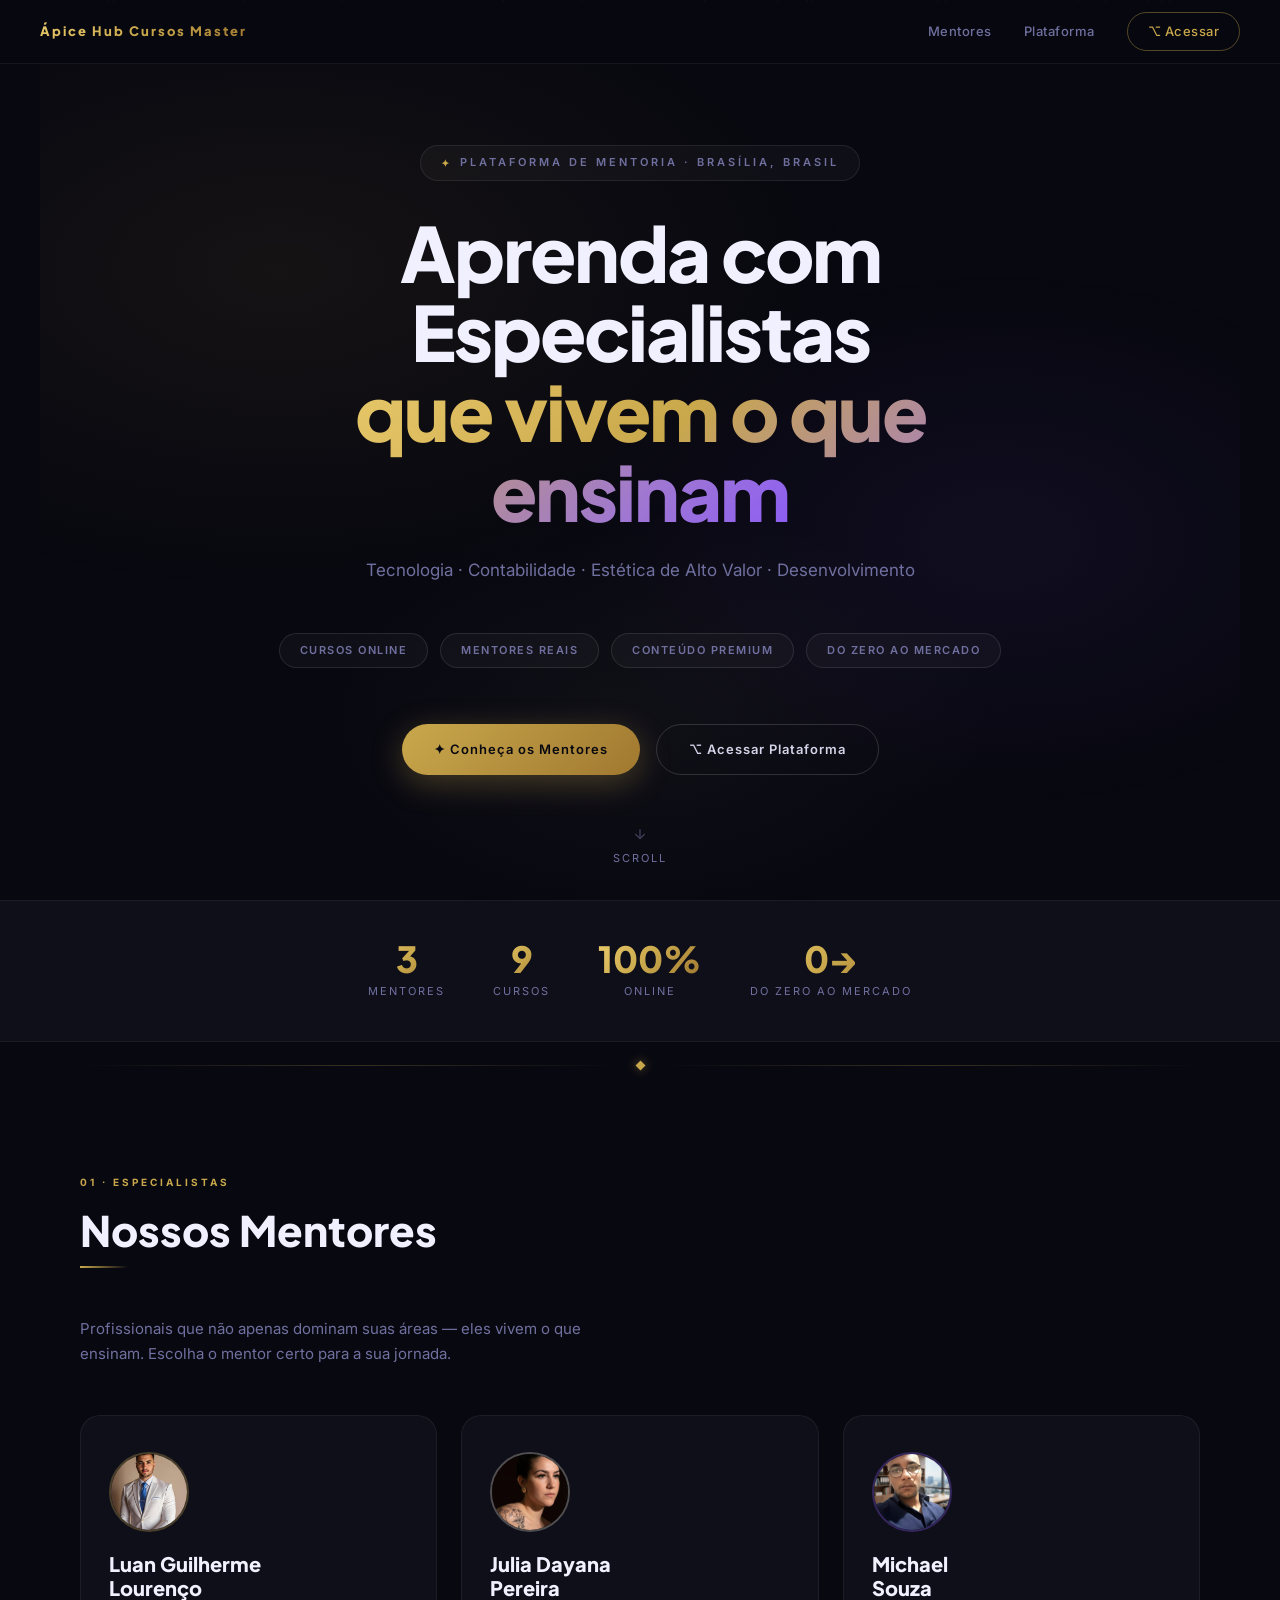
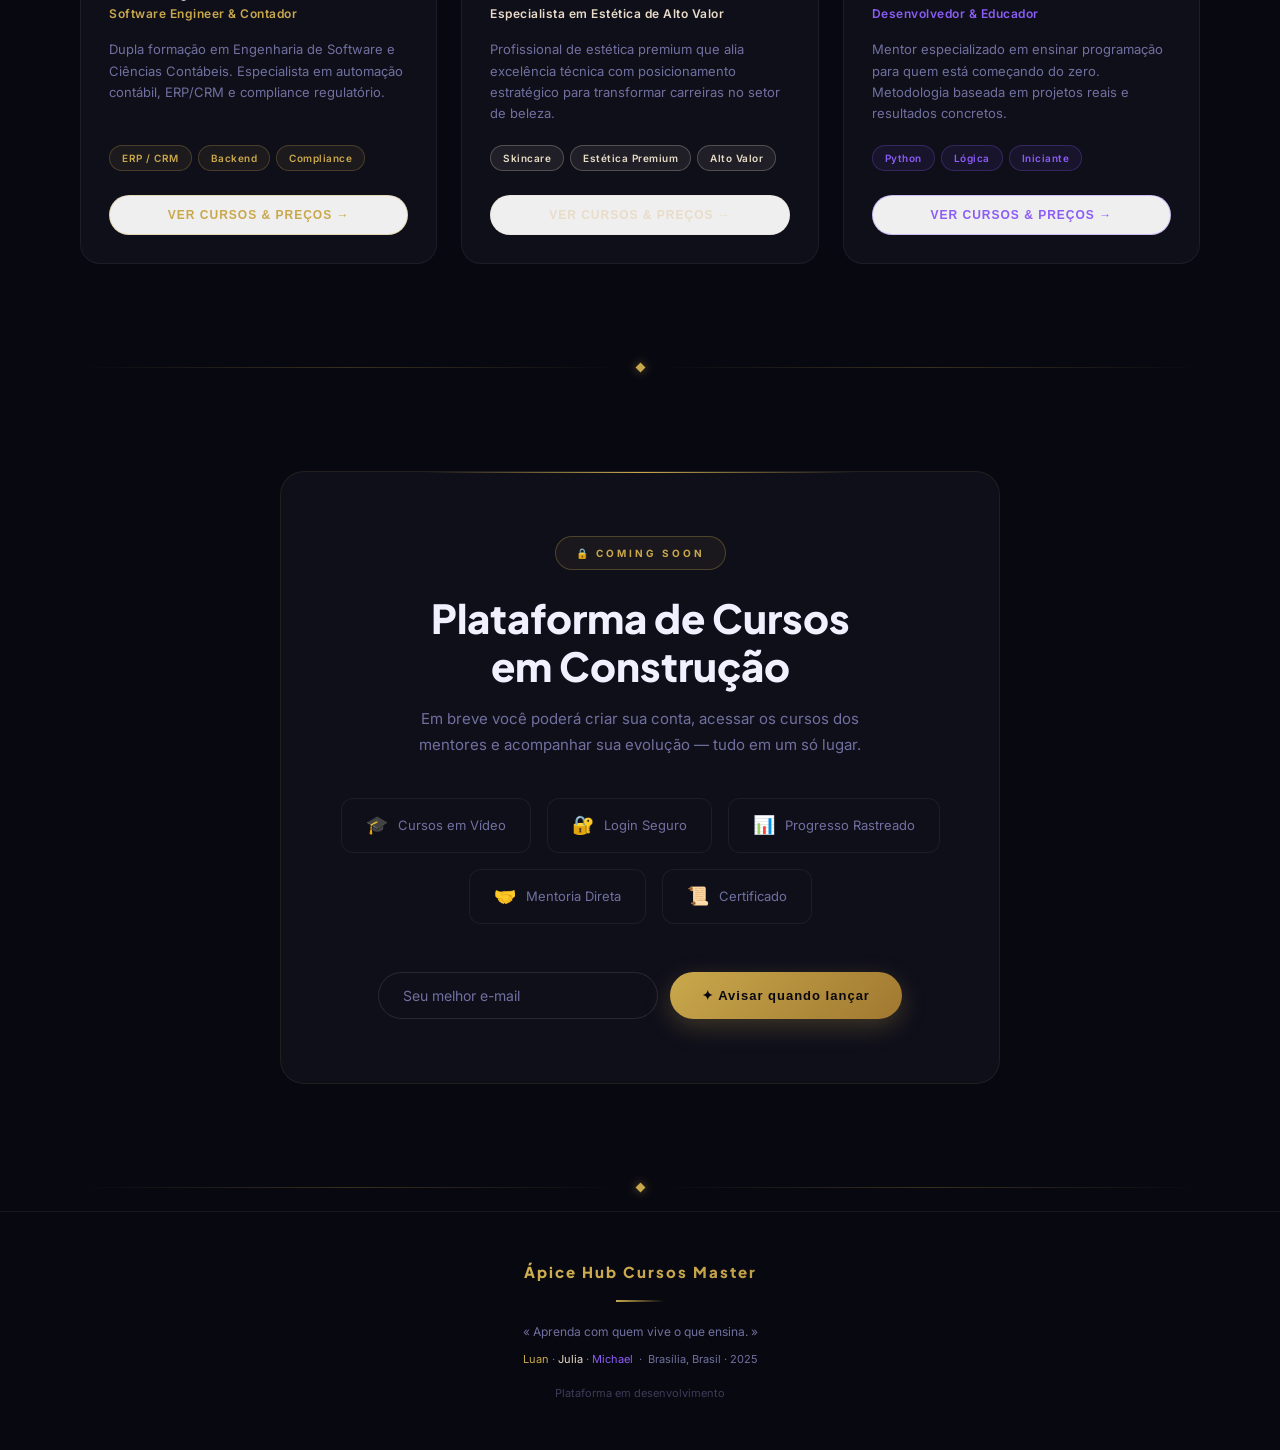
==== commit ce303a8e: "Rebrand: Ápice Hub Cursos Master Rebrand: Ápice Hub Cursos Master" ====
--- a/index.html
+++ b/index.html
@@ -3,17 +3,17 @@
 <html lang="pt-BR">
 <head>
 <meta charset="UTF-8">
-  <meta name="copyright" content="Ápice Hub — Luan Guilherme Lourenço, Julia Dayana Pereira, Michael Souza — Todos os direitos reservados">
+  <meta name="copyright" content="Ápice Hub Cursos Master — Luan Guilherme Lourenço, Julia Dayana Pereira, Michael Souza — Todos os direitos reservados">
   <meta name="robots" content="index, follow, noarchive">
 
 <meta name="viewport" content="width=device-width, initial-scale=1.0">
-<title>Ápice Hub — Aprenda com Especialistas</title>
+<title>Ápice Hub Cursos Master — Aprenda com Especialistas</title>
 <meta name="description" content="Plataforma de mentoria com especialistas em Software, Contabilidade, Estética de Alto Valor e Programação para Iniciantes. Brasília, Brasil.">
 <meta name="keywords" content="mentoria, cursos online, programação, estética, contabilidade, Luan Lourenço, Julia Dayana, Michael Souza">
-<meta name="author" content="Ápice Hub Plataforma">
+<meta name="author" content="Ápice Hub Cursos Master Plataforma">
 <meta name="robots" content="index, follow">
 <meta property="og:type" content="website">
-<meta property="og:title" content="Ápice Hub — Aprenda com Especialistas">
+<meta property="og:title" content="Ápice Hub Cursos Master — Aprenda com Especialistas">
 <meta property="og:description" content="Tecnologia · Contabilidade · Estética de Alto Valor · Do Zero ao Dev">
 <meta property="og:url" content="https://euguilouren.github.io/euguilouren">
 <meta property="og:locale" content="pt_BR">
@@ -59,7 +59,7 @@
   }
   .nav-logo {
     font-family: 'Plus Jakarta Sans', sans-serif;
-    font-size: 17px; font-weight: 800; letter-spacing: 4px;
+    font-size: 13px; font-weight: 800; letter-spacing: 2px;
     background: linear-gradient(135deg, #e8c96a 0%, #C9A84C 50%, #a07830 100%);
     -webkit-background-clip: text; background-clip: text;
     -webkit-text-fill-color: transparent;
@@ -389,7 +389,7 @@
   }
   footer .footer-logo {
     font-family: 'Plus Jakarta Sans', sans-serif;
-    font-size: 18px; font-weight: 800; letter-spacing: 4px;
+    font-size: 15px; font-weight: 800; letter-spacing: 2px;
     background: linear-gradient(135deg, #e8c96a 0%, #C9A84C 50%, #a07830 100%);
     -webkit-background-clip: text; background-clip: text;
     -webkit-text-fill-color: transparent;
@@ -415,7 +415,7 @@
   .loader-inner { text-align: center; }
   .loader-logo {
     font-family: 'Plus Jakarta Sans', sans-serif;
-    font-size: 28px; font-weight: 800; letter-spacing: 6px;
+    font-size: 20px; font-weight: 800; letter-spacing: 3px;
     background: linear-gradient(135deg, #e8c96a 0%, #C9A84C 50%, #a07830 100%);
     -webkit-background-clip: text; background-clip: text;
     -webkit-text-fill-color: transparent;
@@ -718,7 +718,7 @@
 
 <div id="loader">
   <div class="loader-inner">
-    <span class="loader-logo">Ápice Hub</span>
+    <span class="loader-logo">Ápice Hub Cursos Master</span>
     <div class="loader-bar-wrap"><div class="loader-bar"></div></div>
   </div>
 </div>
@@ -726,7 +726,7 @@
 <div id="ambient"></div>
 
 <nav>
-  <a href="#" class="nav-logo">Ápice Hub</a>
+  <a href="#" class="nav-logo">Ápice Hub Cursos Master</a>
   <div class="nav-links">
     <a href="#mentores">Mentores</a>
     <a href="#em-breve">Plataforma</a>
@@ -863,7 +863,7 @@
 <div class="divider"><div class="divider-diamond"></div></div>
 
 <footer>
-  <span class="footer-logo">Ápice Hub</span>
+  <span class="footer-logo">Ápice Hub Cursos Master</span>
   <div class="gold-line"></div>
   <p>« Aprenda com quem vive o que ensina. »</p>
   <p style="margin-top:10px;font-size:11px">
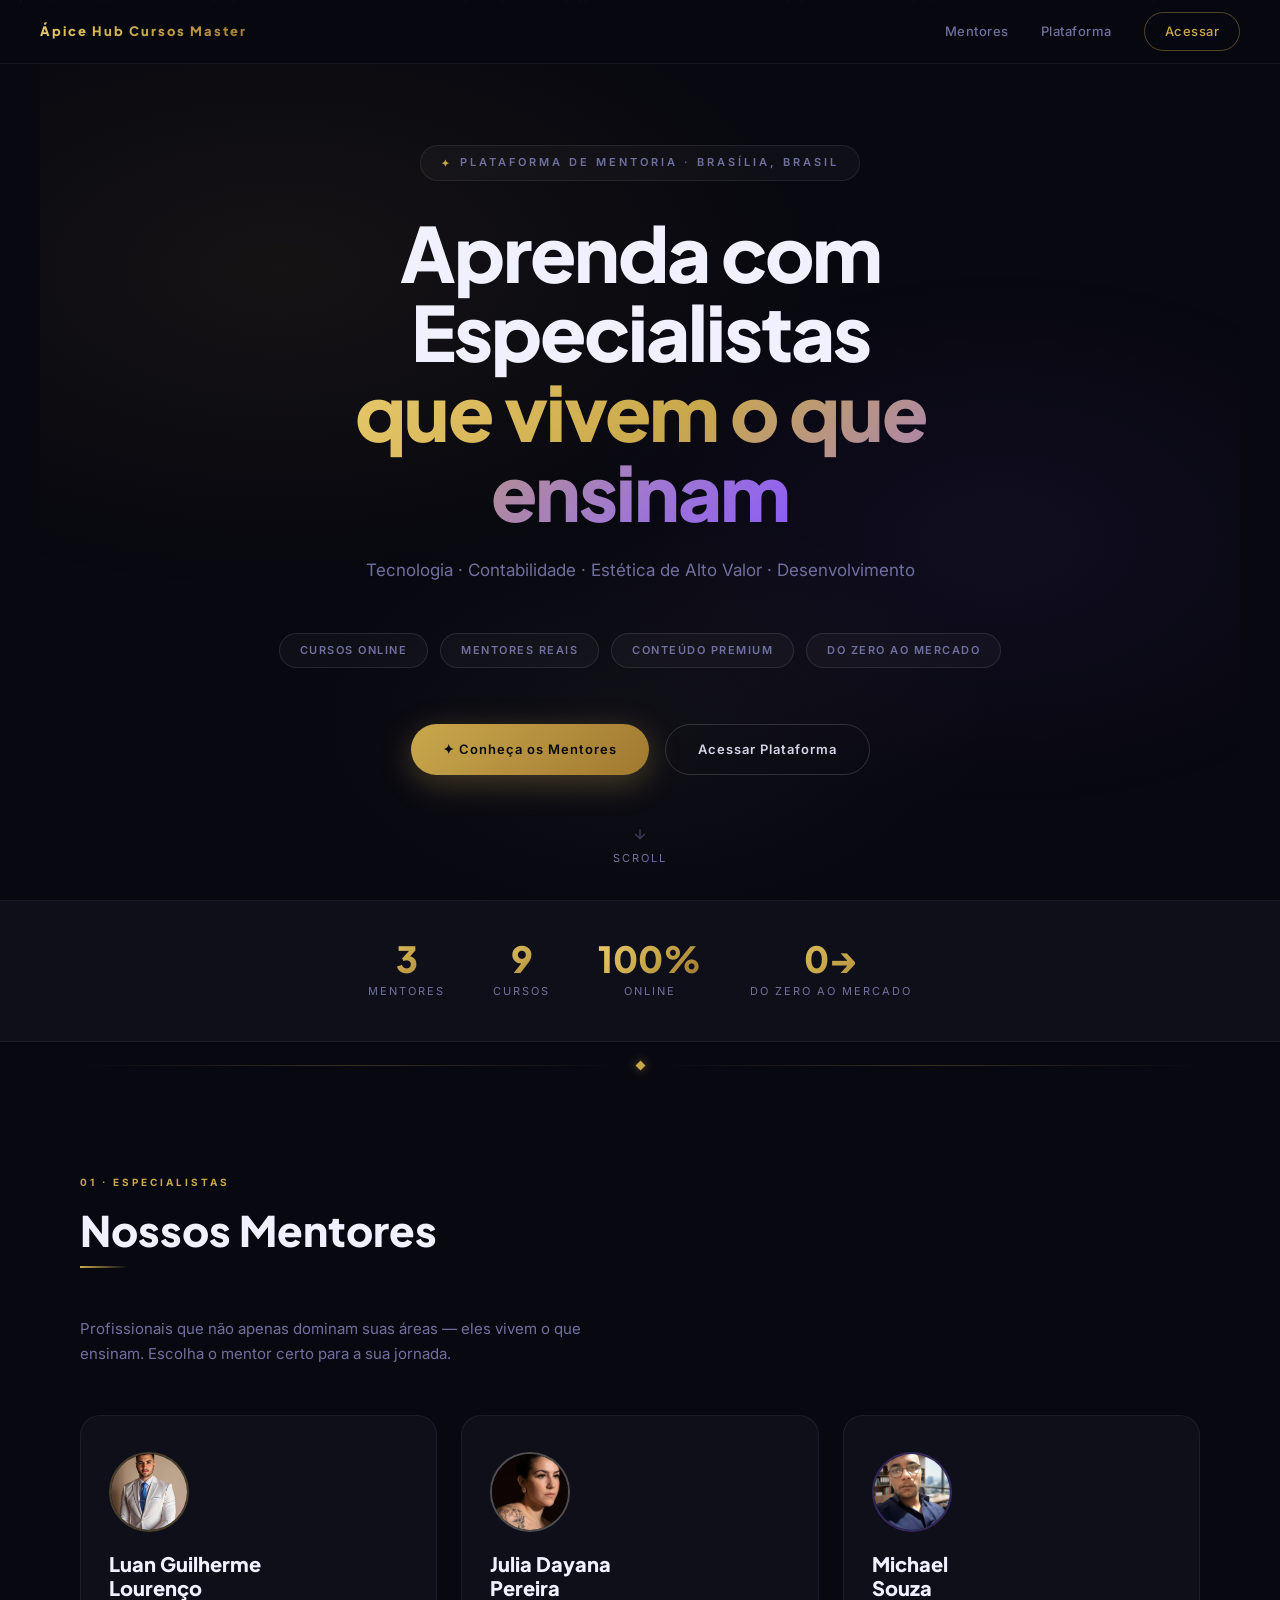
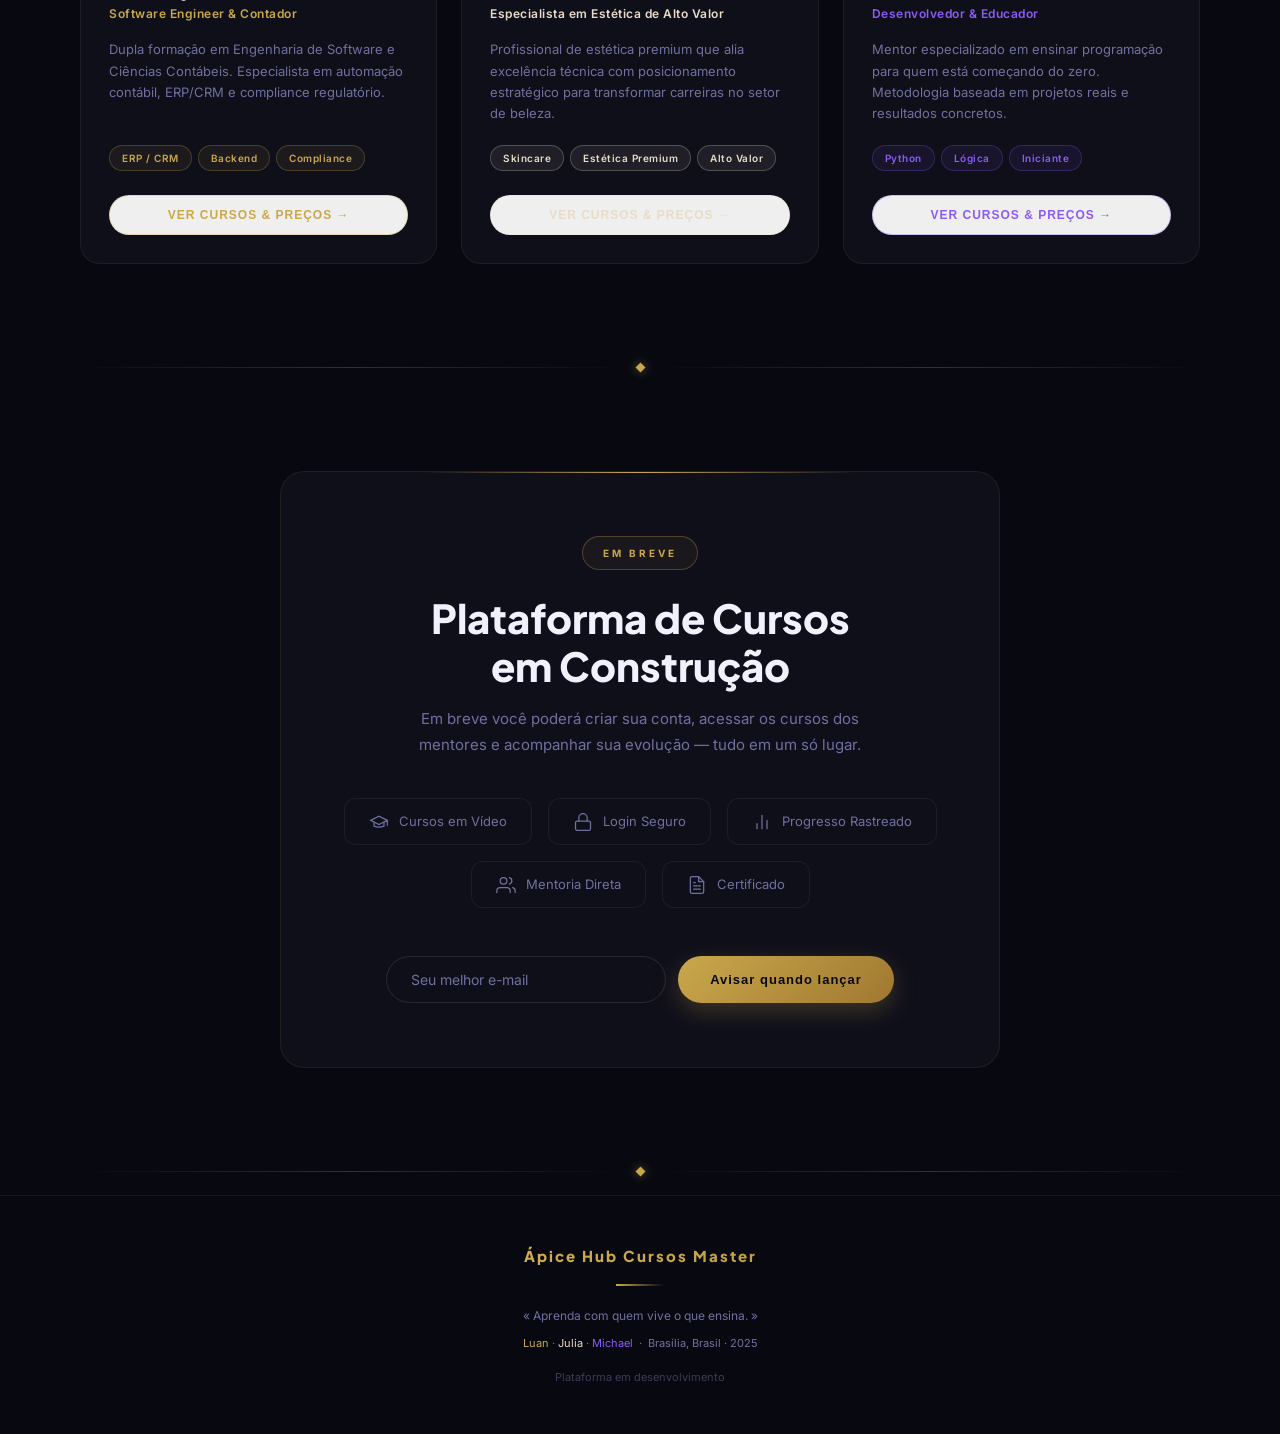
==== commit 3c8b702e: "Remove emojis, replace course/feature icons with SVGs - index.html: replaced all emoji icons in feat" ====
--- a/index.html
+++ b/index.html
@@ -612,7 +612,7 @@
     transform: translateY(-3px);
   }
   .modal-course-card:hover::before { opacity:1; }
-  .modal-course-icon { font-size: 28px; line-height:1; }
+  .modal-course-icon { font-size: 28px; line-height:1; display:flex; align-items:center; }
   .modal-course-name { 
     font-size: 12px; font-weight: 600; color: var(--white); 
     line-height: 1.4; flex:1;
@@ -730,7 +730,7 @@
   <div class="nav-links">
     <a href="#mentores">Mentores</a>
     <a href="#em-breve">Plataforma</a>
-    <a href="#em-breve" class="nav-cta">⌥ Acessar</a>
+    <a href="#em-breve" class="nav-cta">Acessar</a>
   </div>
   <div class="hamburger" onclick="toggleMenu()" aria-label="Menu">
     <span></span><span></span><span></span>
@@ -740,7 +740,7 @@
 <div class="mobile-menu" id="mobile-menu">
   <a href="#mentores" onclick="closeMobile()">Mentores</a>
   <a href="#em-breve" onclick="closeMobile()">Plataforma</a>
-  <a href="#em-breve" onclick="closeMobile()">⌥ Acessar</a>
+  <a href="#em-breve" onclick="closeMobile()">Acessar</a>
 </div>
 
 <!-- HERO -->
@@ -758,7 +758,7 @@
     </div>
     <div class="hero-actions">
       <a href="#mentores" class="btn btn-primary">✦ Conheça os Mentores</a>
-      <a href="#em-breve" class="btn btn-outline">⌥ Acessar Plataforma</a>
+      <a href="#em-breve" class="btn btn-outline">Acessar Plataforma</a>
     </div>
   </div>
   <div class="scroll-hint">
@@ -843,19 +843,19 @@
 <!-- EM BREVE -->
 <section id="em-breve" style="text-align:center">
   <div class="coming-inner">
-  <div class="coming-badge">🔒 Coming Soon</div>
+  <div class="coming-badge">Em Breve</div>
   <h2 class="coming-title reveal">Plataforma de Cursos<br>em Construção</h2>
   <p class="coming-desc reveal">Em breve você poderá criar sua conta, acessar os cursos dos mentores e acompanhar sua evolução — tudo em um só lugar.</p>
   <div class="coming-features reveal">
-    <div class="coming-feat"><span>🎓</span> Cursos em Vídeo</div>
-    <div class="coming-feat"><span>🔐</span> Login Seguro</div>
-    <div class="coming-feat"><span>📊</span> Progresso Rastreado</div>
-    <div class="coming-feat"><span>🤝</span> Mentoria Direta</div>
-    <div class="coming-feat"><span>📜</span> Certificado</div>
+    <div class="coming-feat"><svg width="20" height="20" viewBox="0 0 24 24" fill="none" stroke="currentColor" stroke-width="1.5" stroke-linecap="round"><path d="M22 10v6M2 10l10-5 10 5-10 5-10-5z"/><path d="M6 12v5c3.33 1.33 8.67 1.33 12 0v-5"/></svg> Cursos em Vídeo</div>
+    <div class="coming-feat"><svg width="20" height="20" viewBox="0 0 24 24" fill="none" stroke="currentColor" stroke-width="1.5" stroke-linecap="round"><rect x="3" y="11" width="18" height="11" rx="2"/><path d="M7 11V7a5 5 0 0110 0v4"/></svg> Login Seguro</div>
+    <div class="coming-feat"><svg width="20" height="20" viewBox="0 0 24 24" fill="none" stroke="currentColor" stroke-width="1.5" stroke-linecap="round"><path d="M18 20V10M12 20V4M6 20v-6"/></svg> Progresso Rastreado</div>
+    <div class="coming-feat"><svg width="20" height="20" viewBox="0 0 24 24" fill="none" stroke="currentColor" stroke-width="1.5" stroke-linecap="round"><path d="M17 21v-2a4 4 0 00-4-4H5a4 4 0 00-4 4v2"/><circle cx="9" cy="7" r="4"/><path d="M23 21v-2a4 4 0 00-3-3.87M16 3.13a4 4 0 010 7.75"/></svg> Mentoria Direta</div>
+    <div class="coming-feat"><svg width="20" height="20" viewBox="0 0 24 24" fill="none" stroke="currentColor" stroke-width="1.5" stroke-linecap="round"><path d="M14 2H6a2 2 0 00-2 2v16a2 2 0 002 2h12a2 2 0 002-2V8z"/><polyline points="14 2 14 8 20 8"/><line x1="16" y1="13" x2="8" y2="13"/><line x1="16" y1="17" x2="8" y2="17"/><polyline points="10 9 9 9 8 9"/></svg> Certificado</div>
   </div>
   <div class="notify-form reveal">
     <input type="email" class="notify-input" placeholder="Seu melhor e-mail">
-    <button class="btn-notify" onclick="notifyClick(this)">✦ Avisar quando lançar</button>
+    <button class="btn-notify" onclick="notifyClick(this)">Avisar quando lançar</button>
   </div>
 </div>
 </section>
@@ -968,7 +968,7 @@
     <div class="modal-login-title">Acesso à Plataforma</div>
     <input class="modal-input" type="email" placeholder="Seu e-mail" disabled>
     <input class="modal-input" type="password" placeholder="Senha" disabled>
-    <button class="modal-btn-login" disabled>🔒 Entrar na Plataforma</button>
+    <button class="modal-btn-login" disabled>Entrar na Plataforma</button>
     <div class="modal-coming">Login disponível em breve — <span>estamos construindo</span> para você.</div>
     <a class="modal-profile-link" id="modal-profile-link" href="#">Ver perfil completo do mentor <b>→</b></a>
   </div>
@@ -984,9 +984,9 @@
     accent: '#C9A84C', accentRgb: '201,168,76',
     page: 'luan.html',
     courses: [
-      { name: 'Automação Contábil com Python', level: 'Intermediário', price: 'R$ 1.000', icon: '🐍', url: '' /* TODO: colar link Hotmart aqui */ },
-      { name: 'Engenharia de ERP/CRM na Prática', level: 'Avançado', price: 'R$ 1.000', icon: '⚙️', url: '' /* TODO: colar link Hotmart aqui */ },
-      { name: 'Compliance Regulatório para Devs', level: 'Avançado', price: 'R$ 1.000', icon: '📋', url: '' /* TODO: colar link Hotmart aqui */ },
+      { name: 'Automação Contábil com Python', level: 'Intermediário', price: 'R$ 1.000', icon: `<svg viewBox='0 0 40 40' fill='none' xmlns='http://www.w3.org/2000/svg' width='36' height='36'><path d='M20 6C13 6 9 9.5 9 14c0 3 1.5 5 4 6.5V22c0 1.5 1 2.5 2.5 2.5h9c1.5 0 2.5-1 2.5-2.5v-1.5c2.5-1.5 4-3.5 4-6.5C31 9.5 27 6 20 6z' fill='#3776AB' opacity='0.9'/><path d='M20 34C27 34 31 30.5 31 26c0-3-1.5-5-4-6.5V18c0-1.5-1-2.5-2.5-2.5h-9C14 15.5 13 16.5 13 18v1.5C10.5 21 9 23 9 26c0 4.5 4 8 11 8z' fill='#FFD43B' opacity='0.9'/><circle cx='16' cy='14' r='1.5' fill='white'/><circle cx='24' cy='26' r='1.5' fill='#3776AB'/></svg>`, url: '' /* TODO: colar link Hotmart aqui */ },
+      { name: 'Engenharia de ERP/CRM na Prática', level: 'Avançado', price: 'R$ 1.000', icon: `<svg viewBox='0 0 40 40' fill='none' xmlns='http://www.w3.org/2000/svg' width='36' height='36'><circle cx='20' cy='20' r='5' stroke='#C9A84C' stroke-width='2' fill='rgba(201,168,76,0.15)'/><path d='M20 8v3M20 29v3M8 20h3M29 20h3M11.5 11.5l2.1 2.1M26.4 26.4l2.1 2.1M11.5 28.5l2.1-2.1M26.4 13.6l2.1-2.1' stroke='#C9A84C' stroke-width='2' stroke-linecap='round'/></svg>`, url: '' /* TODO: colar link Hotmart aqui */ },
+      { name: 'Compliance Regulatório para Devs', level: 'Avançado', price: 'R$ 1.000', icon: `<svg viewBox='0 0 40 40' fill='none' xmlns='http://www.w3.org/2000/svg' width='36' height='36'><rect x='10' y='8' width='20' height='26' rx='3' stroke='#C9A84C' stroke-width='1.5' fill='rgba(201,168,76,0.08)'/><path d='M15 16h10M15 20h10M15 24h7' stroke='#C9A84C' stroke-width='1.5' stroke-linecap='round'/><rect x='15' y='6' width='10' height='4' rx='2' fill='#C9A84C' opacity='0.6'/></svg>`, url: '' /* TODO: colar link Hotmart aqui */ },
     ]
   },
   julia: {
@@ -997,9 +997,9 @@
     accent: '#E8DCC8', accentRgb: '232,220,200',
     page: 'julia.html',
     courses: [
-      { name: 'Estética de Alto Valor: Fundamentos', level: 'Iniciante', price: 'R$ 500', icon: '💎', url: '' /* TODO: colar link Hotmart aqui */ },
-      { name: 'Procedimentos Avançados em Skincare', level: 'Intermediário', price: 'R$ 500', icon: '✨', url: '' /* TODO: colar link Hotmart aqui */ },
-      { name: 'Negócio na Estética: do Zero ao Premium', level: 'Avançado', price: 'R$ 500', icon: '🏆', url: '' /* TODO: colar link Hotmart aqui */ },
+      { name: 'Estética de Alto Valor: Fundamentos', level: 'Iniciante', price: 'R$ 500', icon: `<svg viewBox='0 0 40 40' fill='none' xmlns='http://www.w3.org/2000/svg' width='36' height='36'><path d='M20 8L8 18l12 14 12-14L20 8z' stroke='#E8DCC8' stroke-width='1.5' fill='rgba(232,220,200,0.1)'/><path d='M8 18h24M14 12l6 6 6-6' stroke='#E8DCC8' stroke-width='1.5' stroke-linecap='round' stroke-linejoin='round'/></svg>`, url: '' /* TODO: colar link Hotmart aqui */ },
+      { name: 'Procedimentos Avançados em Skincare', level: 'Intermediário', price: 'R$ 500', icon: `<svg viewBox='0 0 40 40' fill='none' xmlns='http://www.w3.org/2000/svg' width='36' height='36'><path d='M20 8v24M8 20h24' stroke='#E8DCC8' stroke-width='1.5' stroke-linecap='round' opacity='0.4'/><path d='M20 12l2 6h6l-5 4 2 6-5-4-5 4 2-6-5-4h6z' fill='rgba(232,220,200,0.2)' stroke='#E8DCC8' stroke-width='1.5' stroke-linejoin='round'/></svg>`, url: '' /* TODO: colar link Hotmart aqui */ },
+      { name: 'Negócio na Estética: do Zero ao Premium', level: 'Avançado', price: 'R$ 500', icon: `<svg viewBox='0 0 40 40' fill='none' xmlns='http://www.w3.org/2000/svg' width='36' height='36'><path d='M14 10h12v8a6 6 0 01-12 0V10z' stroke='#E8DCC8' stroke-width='1.5' fill='rgba(232,220,200,0.1)'/><path d='M14 13H10a3 3 0 003 3M26 13h4a3 3 0 01-3 3' stroke='#E8DCC8' stroke-width='1.5' stroke-linecap='round'/><path d='M20 24v4M16 32h8' stroke='#E8DCC8' stroke-width='1.5' stroke-linecap='round'/></svg>`, url: '' /* TODO: colar link Hotmart aqui */ },
     ]
   },
   michael: {
@@ -1010,9 +1010,9 @@
     accent: '#8B5CF6', accentRgb: '139,92,246',
     page: 'michael.html',
     courses: [
-      { name: 'Lógica de Programação do Zero', level: 'Iniciante', price: 'R$ 500', icon: '🧠', url: '' /* TODO: colar link Hotmart aqui */ },
-      { name: 'Seu Primeiro Projeto Real com Python', level: 'Iniciante', price: 'R$ 500', icon: '🐍', url: '' /* TODO: colar link Hotmart aqui */ },
-      { name: 'Do Zero ao Desenvolvedor Júnior', level: 'Iniciante', price: 'R$ 500', icon: '🚀', url: '' /* TODO: colar link Hotmart aqui */ },
+      { name: 'Lógica de Programação do Zero', level: 'Iniciante', price: 'R$ 500', icon: `<svg viewBox='0 0 40 40' fill='none' xmlns='http://www.w3.org/2000/svg' width='36' height='36'><rect x='8' y='14' width='24' height='16' rx='3' stroke='#8B5CF6' stroke-width='1.5' fill='rgba(139,92,246,0.08)'/><path d='M12 20h4l3 4 3-8 3 4h3' stroke='#8B5CF6' stroke-width='1.5' stroke-linecap='round' stroke-linejoin='round'/><path d='M14 10c0-2.2 1.8-4 4-4h4c2.2 0 4 1.8 4 4' stroke='#8B5CF6' stroke-width='1.5' stroke-linecap='round'/></svg>`, url: '' /* TODO: colar link Hotmart aqui */ },
+      { name: 'Seu Primeiro Projeto Real com Python', level: 'Iniciante', price: 'R$ 500', icon: `<svg viewBox='0 0 40 40' fill='none' xmlns='http://www.w3.org/2000/svg' width='36' height='36'><path d='M20 6C13 6 9 9.5 9 14c0 3 1.5 5 4 6.5V22c0 1.5 1 2.5 2.5 2.5h9c1.5 0 2.5-1 2.5-2.5v-1.5c2.5-1.5 4-3.5 4-6.5C31 9.5 27 6 20 6z' fill='#3776AB' opacity='0.9'/><path d='M20 34C27 34 31 30.5 31 26c0-3-1.5-5-4-6.5V18c0-1.5-1-2.5-2.5-2.5h-9C14 15.5 13 16.5 13 18v1.5C10.5 21 9 23 9 26c0 4.5 4 8 11 8z' fill='#FFD43B' opacity='0.9'/><circle cx='16' cy='14' r='1.5' fill='white'/><circle cx='24' cy='26' r='1.5' fill='#3776AB'/></svg>`, url: '' /* TODO: colar link Hotmart aqui */ },
+      { name: 'Do Zero ao Desenvolvedor Júnior', level: 'Iniciante', price: 'R$ 500', icon: `<svg viewBox='0 0 40 40' fill='none' xmlns='http://www.w3.org/2000/svg' width='36' height='36'><path d='M20 8c0 0 8 4 8 14l-8 10-8-10C12 12 20 8 20 8z' stroke='#8B5CF6' stroke-width='1.5' fill='rgba(139,92,246,0.1)'/><circle cx='20' cy='18' r='3' stroke='#8B5CF6' stroke-width='1.5' fill='rgba(139,92,246,0.2)'/><path d='M14 27l-4 5M26 27l4 5' stroke='#8B5CF6' stroke-width='1.5' stroke-linecap='round' opacity='0.5'/></svg>`, url: '' /* TODO: colar link Hotmart aqui */ },
     ]
   }
 };
@@ -1040,14 +1040,14 @@
   coursesEl.innerHTML = d.courses.map(c => {
     const hasUrl = c.url && c.url.trim() !== '';
     const btn = hasUrl
-      ? `<a href="${'${c.url}'}" target="_blank" rel="noopener noreferrer" class="modal-course-buy active">🛒 Comprar no Hotmart</a>`
-      : `<span class="modal-course-buy soon">🔒 Em Breve</span>`;
+      ? `<a href="${c.url}" target="_blank" rel="noopener noreferrer" class="modal-course-buy active">Comprar no Hotmart</a>`
+      : `<span class="modal-course-buy soon">Em Breve</span>`;
     return `
     <div class="modal-course-card">
-      <div class="modal-course-icon">${'${c.icon}'}</div>
-      <div class="modal-course-name">${'${c.name}'}</div>
-      <div class="modal-course-level">${'${c.level}'}</div>
-      <div class="modal-course-price">${'${c.price}'}</div>
+      <div class="modal-course-icon">${c.icon}</div>
+      <div class="modal-course-name">${c.name}</div>
+      <div class="modal-course-level">${c.level}</div>
+      <div class="modal-course-price">${c.price}</div>
       ${btn}
     </div>`;
   }).join('');
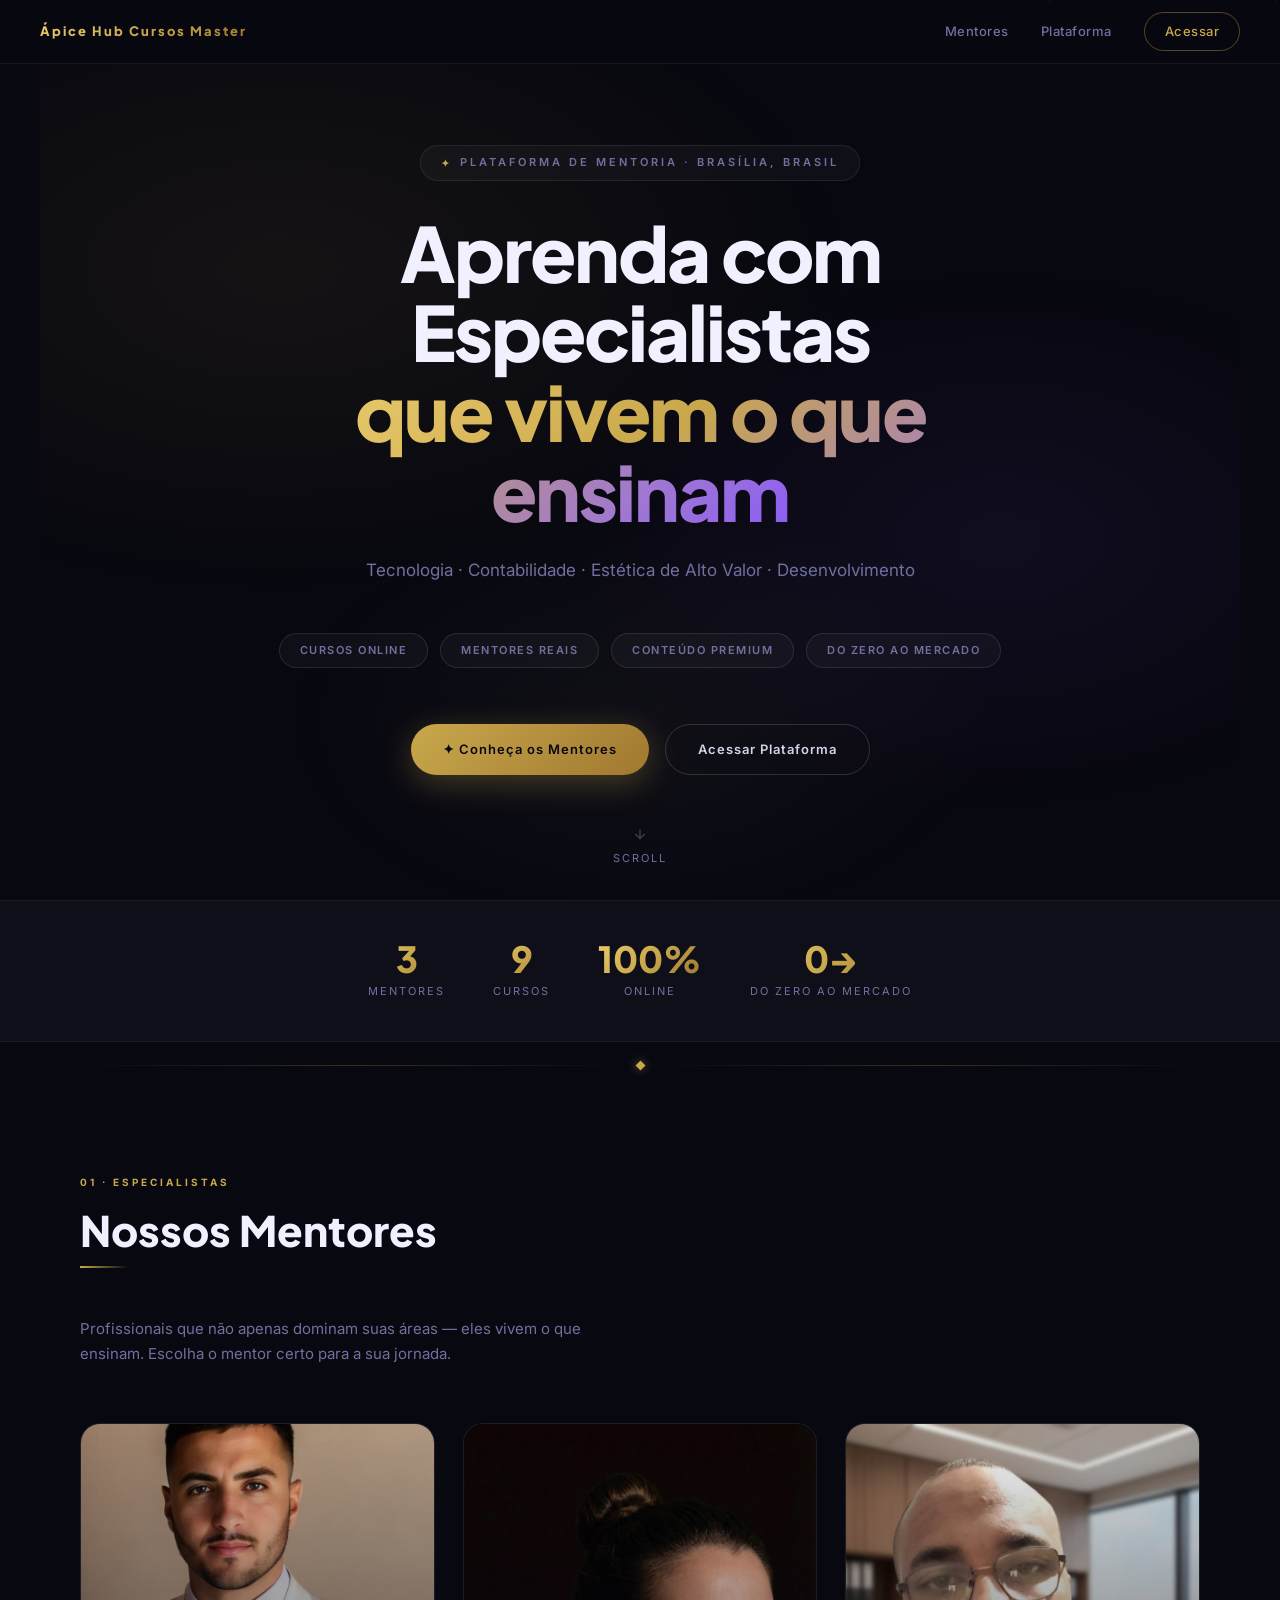
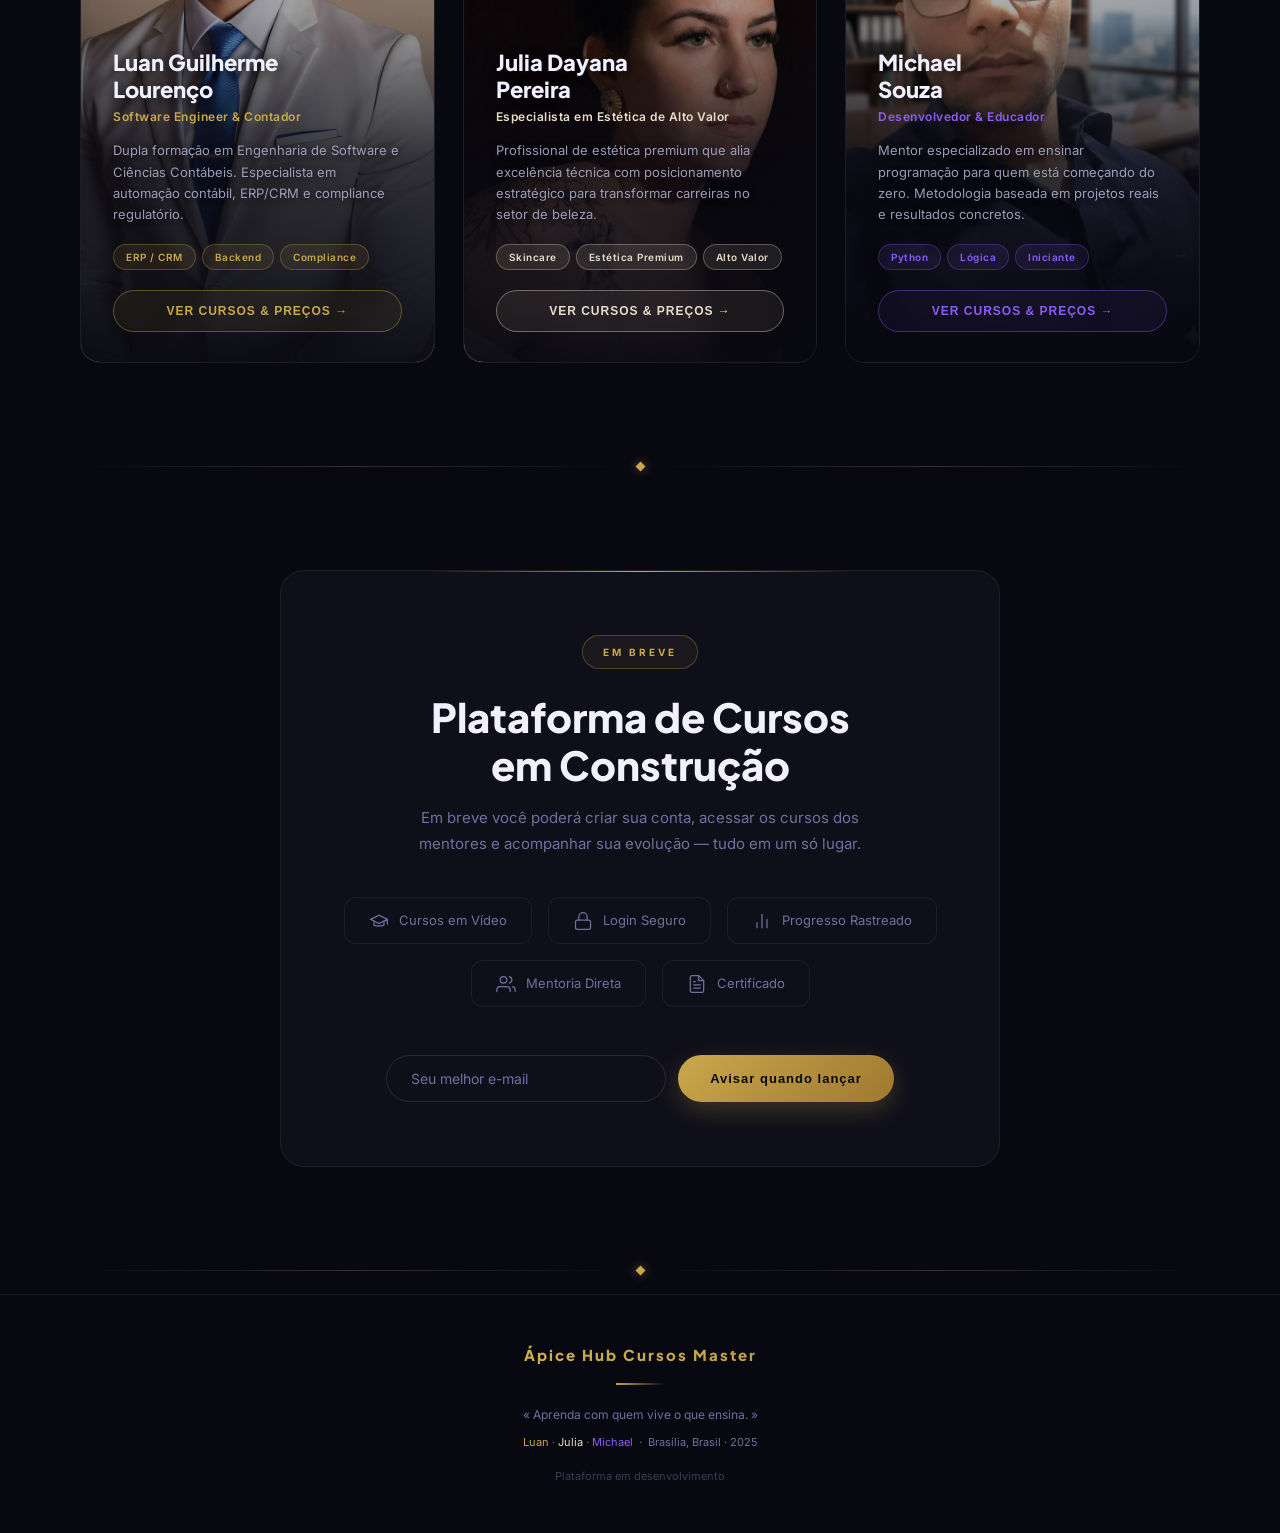
==== commit 6c6e818c: "Responsive mentor cards: desktop 3-col / tablet 1-col / mobile full-width Breakpoints: - Desktop (≥1" ====
--- a/index.html
+++ b/index.html
@@ -202,37 +202,73 @@
   .section-desc { font-size: 15px; color: var(--muted); line-height: 1.7; max-width: 560px; }
 
   /* ── MENTOR CARDS ── */
+  /* ── MENTORS GRID — desktop: 3 col / tablet: 1 col centered / mobile: full ── */
   .mentors-grid {
     display: grid;
     grid-template-columns: repeat(3, 1fr);
-    gap: 24px;
-    margin-top: 48px;
-  }
-  @media(max-width:900px) { .mentors-grid { grid-template-columns: 1fr; max-width: 480px; margin-left: auto; margin-right: auto; } }
+    gap: 28px;
+    margin-top: 56px;
+  }
+  /* tablet */
+  @media(max-width:1023px) {
+    .mentors-grid {
+      grid-template-columns: 1fr;
+      max-width: 520px;
+      margin-left: auto; margin-right: auto;
+      gap: 20px;
+      margin-top: 40px;
+    }
+  }
+  /* mobile */
+  @media(max-width:639px) {
+    .mentors-grid {
+      max-width: 100%;
+      gap: 16px;
+      margin-top: 32px;
+    }
+  }
+
   .mentor-card {
     background: var(--surface);
     border: 1px solid rgba(255,255,255,0.06);
     border-radius: 20px;
-    padding: 36px 28px 28px;
-    display: flex; flex-direction: column; gap: 0;
+    padding: 0;
+    display: flex; flex-direction: column;
     position: relative; overflow: hidden;
+    min-height: 540px;
     transition: transform .4s cubic-bezier(.34,1.56,.64,1), border-color .3s, box-shadow .3s;
   }
+  @media(max-width:1023px) { .mentor-card { min-height: 480px; border-radius: 18px; } }
+  @media(max-width:639px)  { .mentor-card { min-height: 420px; border-radius: 16px; } }
+
   .mentor-card::before {
     content: '';
-    position: absolute; top: 0; left: 0; right: 0; height: 3px;
+    position: absolute; top: 0; left: 0; right: 0; height: 3px; z-index: 3;
     background: linear-gradient(90deg, transparent, var(--mc), transparent);
     opacity: 0; transition: opacity .3s;
   }
   .mentor-card::after {
     content: '';
-    position: absolute; inset: 0;
-    background: radial-gradient(ellipse 80% 60% at 50% 0%, rgba(var(--mc-rgb),0.08) 0%, transparent 70%);
-    opacity: 0; transition: opacity .3s; pointer-events: none;
-  }
-  .mentor-card:hover { transform: translateY(-10px); }
-  .mentor-card:hover::before { opacity: 1; }
-  .mentor-card:hover::after { opacity: 1; }
+    position: absolute; inset: 0; z-index: 1; pointer-events: none;
+    background: linear-gradient(to bottom,
+      rgba(8,8,16,0.05) 0%,
+      rgba(8,8,16,0.35) 35%,
+      rgba(8,8,16,0.82) 62%,
+      rgba(8,8,16,0.97) 100%);
+    transition: background .5s;
+  }
+  /* hover — desktop only */
+  @media(hover:hover) {
+    .mentor-card:hover { transform: translateY(-10px); }
+    .mentor-card:hover::before { opacity: 1; }
+    .mentor-card:hover::after {
+      background: linear-gradient(to bottom,
+        rgba(8,8,16,0.02) 0%,
+        rgba(8,8,16,0.28) 32%,
+        rgba(8,8,16,0.78) 60%,
+        rgba(8,8,16,0.96) 100%);
+    }
+  }
 
   .mentor-card[data-accent="gold"] {
     --mc: #C9A84C; --mc-rgb: 201,168,76;
@@ -256,57 +292,81 @@
     box-shadow: 0 24px 60px rgba(0,0,0,0.5), 0 0 40px rgba(139,92,246,0.15);
   }
 
-  .mentor-photo-wrap {
-    width: 80px; height: 80px; border-radius: 50%;
-    margin-bottom: 20px; position: relative; overflow: hidden;
-    border: 2px solid rgba(255,255,255,0.08);
-    flex-shrink: 0;
-  }
-  .mentor-photo-wrap img { width: 100%; height: 100%; object-fit: cover; }
-  .mentor-initials {
-    width: 100%; height: 100%;
-    display: flex; align-items: center; justify-content: center;
-    font-family: 'Plus Jakarta Sans', sans-serif;
-    font-size: 16px; font-weight: 800; letter-spacing: 2px;
-    color: var(--mc);
-    background: radial-gradient(circle, rgba(var(--mc-rgb),0.12) 0%, transparent 70%);
-  }
-  .mentor-card[data-accent="gold"] .mentor-photo-wrap { border-color: rgba(201,168,76,0.3); }
-  .mentor-card[data-accent="pearl"] .mentor-photo-wrap { border-color: rgba(232,220,200,0.3); }
-  .mentor-card[data-accent="violet"] .mentor-photo-wrap { border-color: rgba(139,92,246,0.3); }
+  .mentor-card-photo {
+    position: absolute; inset: 0; z-index: 0; overflow: hidden;
+    background: #0a0a14;
+  }
+  .mentor-card-photo img {
+    width: 100%; height: 100%; object-fit: cover;
+    object-position: center 15%;
+    transition: transform .8s cubic-bezier(.25,.46,.45,.94);
+    display: block;
+  }
+  @media(hover:hover) { .mentor-card:hover .mentor-card-photo img { transform: scale(1.06); } }
+
+  .mentor-card-content {
+    position: relative; z-index: 2;
+    padding: 32px 32px 30px;
+    margin-top: auto;
+    display: flex; flex-direction: column;
+    gap: 0;
+  }
+  @media(max-width:1023px) { .mentor-card-content { padding: 26px 28px 26px; } }
+  @media(max-width:639px)  { .mentor-card-content { padding: 20px 20px 22px; } }
 
   .mentor-name {
     font-family: 'Plus Jakarta Sans', sans-serif;
-    font-size: 20px; font-weight: 800; color: var(--white); line-height: 1.2;
-    margin-bottom: 4px;
-  }
+    font-size: 22px; font-weight: 800; color: var(--white); line-height: 1.2;
+    margin-bottom: 5px; text-shadow: 0 2px 14px rgba(0,0,0,0.9);
+  }
+  @media(max-width:639px) { .mentor-name { font-size: 19px; } }
+
   .mentor-specialty {
     font-size: 12px; color: var(--mc); font-weight: 600; letter-spacing: 0.5px;
-    margin-bottom: 16px;
+    margin-bottom: 14px;
   }
   .mentor-bio {
-    font-size: 13px; color: var(--muted); line-height: 1.65;
-    margin-bottom: 20px; flex: 1;
-  }
+    font-size: 13px; color: rgba(180,180,210,0.85); line-height: 1.65;
+    margin-bottom: 18px;
+    text-shadow: 0 1px 6px rgba(0,0,0,0.6);
+  }
+  /* truncate bio on small screens */
+  @media(max-width:639px) {
+    .mentor-bio {
+      font-size: 12px;
+      display: -webkit-box;
+      -webkit-line-clamp: 2;
+      -webkit-box-orient: vertical;
+      overflow: hidden;
+      margin-bottom: 14px;
+    }
+  }
+
   .mentor-tags {
-    display: flex; flex-wrap: wrap; gap: 6px; margin-bottom: 24px;
-  }
+    display: flex; flex-wrap: wrap; gap: 6px; margin-bottom: 20px;
+  }
+  @media(max-width:639px) { .mentor-tags { margin-bottom: 16px; gap: 5px; } }
+
   .mentor-tag {
     font-size: 10px; font-weight: 600; letter-spacing: 0.5px;
     padding: 4px 12px; border-radius: 100px;
-    border: 1px solid rgba(var(--mc-rgb), 0.25);
-    color: var(--mc); background: rgba(var(--mc-rgb), 0.08);
+    border: 1px solid rgba(var(--mc-rgb), 0.3);
+    color: var(--mc); background: rgba(var(--mc-rgb), 0.1);
+    backdrop-filter: blur(4px);
   }
   .mentor-btn {
     display: flex; align-items: center; justify-content: center; gap: 6px;
     font-size: 12px; font-weight: 700; letter-spacing: 1px; text-transform: uppercase;
-    padding: 12px 24px; border-radius: 100px;
-    border: 1px solid rgba(var(--mc-rgb), 0.35);
+    padding: 13px 24px; border-radius: 100px;
+    border: 1px solid rgba(var(--mc-rgb), 0.4);
     color: var(--mc);
-    transition: background .25s, transform .25s;
+    background: rgba(var(--mc-rgb), 0.07);
+    backdrop-filter: blur(8px);
+    transition: background .25s, transform .25s, border-color .25s;
     margin-top: auto;
   }
-  .mentor-btn:hover { background: rgba(var(--mc-rgb), 0.12); transform: translateY(-1px); }
+  @media(max-width:639px) { .mentor-btn { padding: 11px 20px; font-size: 11px; } }
+  @media(hover:hover) { .mentor-btn:hover { background: rgba(var(--mc-rgb), 0.18); border-color: rgba(var(--mc-rgb), 0.6); transform: translateY(-1px); } }
 
   /* ── DIVIDER ── */
   .divider {
@@ -462,21 +522,6 @@
 
   /* ── MENTOR CARD IMPROVEMENTS ── */
   .mentor-card { cursor: pointer; }
-  .mentor-photo-wrap {
-    transition: transform .4s cubic-bezier(.34,1.56,.64,1), box-shadow .3s;
-  }
-  .mentor-card:hover .mentor-photo-wrap {
-    transform: scale(1.08);
-    box-shadow: 0 0 0 4px rgba(var(--mc-rgb), 0.2), 0 0 20px rgba(var(--mc-rgb), 0.15);
-  }
-  .mentor-btn { position: relative; overflow: hidden; }
-  .mentor-btn::after {
-    content: '';
-    position: absolute; inset: 0;
-    background: rgba(var(--mc-rgb), 0.0);
-    transition: background .25s;
-  }
-  .mentor-btn:hover::after { background: rgba(var(--mc-rgb), 0.08); }
 
   /* ── STATS BAR ── */
   .stats-bar {
@@ -789,50 +834,56 @@
 
     <!-- LUAN -->
     <div class="mentor-card reveal-scale" data-accent="gold">
-      <div class="mentor-photo-wrap">
-        <img src="assets/photo.jpg" alt="Luan Guilherme Lourenço" onerror="this.parentElement.innerHTML='<div class=\'mentor-initials\'>L·G</div>'">
+      <div class="mentor-card-photo">
+        <img src="assets/photo.jpg" alt="Luan Guilherme Lourenço">
       </div>
-      <div class="mentor-name">Luan Guilherme<br>Lourenço</div>
-      <div class="mentor-specialty">Software Engineer & Contador</div>
-      <p class="mentor-bio">Dupla formação em Engenharia de Software e Ciências Contábeis. Especialista em automação contábil, ERP/CRM e compliance regulatório.</p>
-      <div class="mentor-tags">
-        <span class="mentor-tag">ERP / CRM</span>
-        <span class="mentor-tag">Backend</span>
-        <span class="mentor-tag">Compliance</span>
+      <div class="mentor-card-content">
+        <div class="mentor-name">Luan Guilherme<br>Lourenço</div>
+        <div class="mentor-specialty">Software Engineer & Contador</div>
+        <p class="mentor-bio">Dupla formação em Engenharia de Software e Ciências Contábeis. Especialista em automação contábil, ERP/CRM e compliance regulatório.</p>
+        <div class="mentor-tags">
+          <span class="mentor-tag">ERP / CRM</span>
+          <span class="mentor-tag">Backend</span>
+          <span class="mentor-tag">Compliance</span>
+        </div>
+        <button class="mentor-btn" onclick="openModal('luan')">Ver Cursos & Preços →</button>
       </div>
-      <button class="mentor-btn" onclick="openModal('luan')">Ver Cursos & Preços →</button>
     </div>
 
     <!-- JULIA -->
     <div class="mentor-card reveal-scale" data-accent="pearl" style="transition-delay:.1s">
-      <div class="mentor-photo-wrap">
-        <img src="assets/julia-photo.jpg" alt="Julia Dayana Pereira" onerror="this.parentElement.innerHTML='<div class=\'mentor-initials\'>J·D</div>'">
+      <div class="mentor-card-photo">
+        <img src="assets/julia-photo.jpg" alt="Julia Dayana Pereira">
       </div>
-      <div class="mentor-name">Julia Dayana<br>Pereira</div>
-      <div class="mentor-specialty">Especialista em Estética de Alto Valor</div>
-      <p class="mentor-bio">Profissional de estética premium que alia excelência técnica com posicionamento estratégico para transformar carreiras no setor de beleza.</p>
-      <div class="mentor-tags">
-        <span class="mentor-tag">Skincare</span>
-        <span class="mentor-tag">Estética Premium</span>
-        <span class="mentor-tag">Alto Valor</span>
+      <div class="mentor-card-content">
+        <div class="mentor-name">Julia Dayana<br>Pereira</div>
+        <div class="mentor-specialty">Especialista em Estética de Alto Valor</div>
+        <p class="mentor-bio">Profissional de estética premium que alia excelência técnica com posicionamento estratégico para transformar carreiras no setor de beleza.</p>
+        <div class="mentor-tags">
+          <span class="mentor-tag">Skincare</span>
+          <span class="mentor-tag">Estética Premium</span>
+          <span class="mentor-tag">Alto Valor</span>
+        </div>
+        <button class="mentor-btn" onclick="openModal('julia')">Ver Cursos & Preços →</button>
       </div>
-      <button class="mentor-btn" onclick="openModal('julia')">Ver Cursos & Preços →</button>
     </div>
 
     <!-- MICHAEL -->
     <div class="mentor-card reveal-scale" data-accent="violet" style="transition-delay:.2s">
-      <div class="mentor-photo-wrap">
-        <img src="assets/michael-photo.jpg" alt="Michael Souza" onerror="this.parentElement.innerHTML='<div class=\'mentor-initials\'>M·S</div>'">
+      <div class="mentor-card-photo">
+        <img src="assets/michael-photo.jpg" alt="Michael Souza">
       </div>
-      <div class="mentor-name">Michael<br>Souza</div>
-      <div class="mentor-specialty">Desenvolvedor & Educador</div>
-      <p class="mentor-bio">Mentor especializado em ensinar programação para quem está começando do zero. Metodologia baseada em projetos reais e resultados concretos.</p>
-      <div class="mentor-tags">
-        <span class="mentor-tag">Python</span>
-        <span class="mentor-tag">Lógica</span>
-        <span class="mentor-tag">Iniciante</span>
+      <div class="mentor-card-content">
+        <div class="mentor-name">Michael<br>Souza</div>
+        <div class="mentor-specialty">Desenvolvedor & Educador</div>
+        <p class="mentor-bio">Mentor especializado em ensinar programação para quem está começando do zero. Metodologia baseada em projetos reais e resultados concretos.</p>
+        <div class="mentor-tags">
+          <span class="mentor-tag">Python</span>
+          <span class="mentor-tag">Lógica</span>
+          <span class="mentor-tag">Iniciante</span>
+        </div>
+        <button class="mentor-btn" onclick="openModal('michael')">Ver Cursos & Preços →</button>
       </div>
-      <button class="mentor-btn" onclick="openModal('michael')">Ver Cursos & Preços →</button>
     </div>
 
   </div>
@@ -984,9 +1035,9 @@
     accent: '#C9A84C', accentRgb: '201,168,76',
     page: 'luan.html',
     courses: [
-      { name: 'Automação Contábil com Python', level: 'Intermediário', price: 'R$ 1.000', icon: `<svg viewBox='0 0 40 40' fill='none' xmlns='http://www.w3.org/2000/svg' width='36' height='36'><path d='M20 6C13 6 9 9.5 9 14c0 3 1.5 5 4 6.5V22c0 1.5 1 2.5 2.5 2.5h9c1.5 0 2.5-1 2.5-2.5v-1.5c2.5-1.5 4-3.5 4-6.5C31 9.5 27 6 20 6z' fill='#3776AB' opacity='0.9'/><path d='M20 34C27 34 31 30.5 31 26c0-3-1.5-5-4-6.5V18c0-1.5-1-2.5-2.5-2.5h-9C14 15.5 13 16.5 13 18v1.5C10.5 21 9 23 9 26c0 4.5 4 8 11 8z' fill='#FFD43B' opacity='0.9'/><circle cx='16' cy='14' r='1.5' fill='white'/><circle cx='24' cy='26' r='1.5' fill='#3776AB'/></svg>`, url: '' /* TODO: colar link Hotmart aqui */ },
-      { name: 'Engenharia de ERP/CRM na Prática', level: 'Avançado', price: 'R$ 1.000', icon: `<svg viewBox='0 0 40 40' fill='none' xmlns='http://www.w3.org/2000/svg' width='36' height='36'><circle cx='20' cy='20' r='5' stroke='#C9A84C' stroke-width='2' fill='rgba(201,168,76,0.15)'/><path d='M20 8v3M20 29v3M8 20h3M29 20h3M11.5 11.5l2.1 2.1M26.4 26.4l2.1 2.1M11.5 28.5l2.1-2.1M26.4 13.6l2.1-2.1' stroke='#C9A84C' stroke-width='2' stroke-linecap='round'/></svg>`, url: '' /* TODO: colar link Hotmart aqui */ },
-      { name: 'Compliance Regulatório para Devs', level: 'Avançado', price: 'R$ 1.000', icon: `<svg viewBox='0 0 40 40' fill='none' xmlns='http://www.w3.org/2000/svg' width='36' height='36'><rect x='10' y='8' width='20' height='26' rx='3' stroke='#C9A84C' stroke-width='1.5' fill='rgba(201,168,76,0.08)'/><path d='M15 16h10M15 20h10M15 24h7' stroke='#C9A84C' stroke-width='1.5' stroke-linecap='round'/><rect x='15' y='6' width='10' height='4' rx='2' fill='#C9A84C' opacity='0.6'/></svg>`, url: '' /* TODO: colar link Hotmart aqui */ },
+      { name: 'Automação Contábil com Python', level: 'Intermediário', price: 'R$ 1.000', icon: `<img src="https://cdn.simpleicons.org/python/3776AB" width="36" height="36" alt="Python" style="display:block">`, url: '' /* TODO: colar link Hotmart aqui */ },
+      { name: 'Engenharia de ERP/CRM na Prática', level: 'Avançado', price: 'R$ 1.000', icon: `<svg fill='#C9A84C' viewBox='0 0 24 24' xmlns='http://www.w3.org/2000/svg' width='36' height='36'><path d='M12 0C5.385 0 0 5.339 0 12c0 6.614 5.385 12 12 12 6.614 0 12-5.386 12-12S18.614 0 12 0ZM8.648 3.813c1.275-.068 10.697 2.302 11.43 2.943.614.85.614 9.118 0 9.685-.284.095-2.127-.283-4.205-.755 0 2.031-.143 3.966-.426 4.203-.756.236-10.772-2.267-11.527-2.928-.615-.85-.615-9.119 0-9.686.283-.094 2.079.284 4.205.756 0-2.031.142-3.969.425-4.205a.448.448 0 0 1 .098-.013Zm-.523 4.265c-.048 2.362.095 4.961.425 5.434.426.378 4.158 1.418 7.276 2.174.047-2.41-.095-5.008-.426-5.481-.425-.378-4.157-1.418-7.275-2.127Z'/></svg>`, url: '' /* TODO: colar link Hotmart aqui */ },
+      { name: 'Compliance Regulatório para Devs', level: 'Avançado', price: 'R$ 1.000', icon: `<svg viewBox='0 0 36 36' fill='none' xmlns='http://www.w3.org/2000/svg' width='36' height='36'><path d='M18 3L5 8v9c0 7 5.5 13.5 13 15 7.5-1.5 13-8 13-15V8L18 3z' fill='rgba(201,168,76,0.1)' stroke='#C9A84C' stroke-width='1.5' stroke-linejoin='round'/><path d='M12 18l4 4 8-8' stroke='#C9A84C' stroke-width='2' stroke-linecap='round' stroke-linejoin='round'/></svg>`, url: '' /* TODO: colar link Hotmart aqui */ },
     ]
   },
   julia: {
@@ -997,9 +1048,9 @@
     accent: '#E8DCC8', accentRgb: '232,220,200',
     page: 'julia.html',
     courses: [
-      { name: 'Estética de Alto Valor: Fundamentos', level: 'Iniciante', price: 'R$ 500', icon: `<svg viewBox='0 0 40 40' fill='none' xmlns='http://www.w3.org/2000/svg' width='36' height='36'><path d='M20 8L8 18l12 14 12-14L20 8z' stroke='#E8DCC8' stroke-width='1.5' fill='rgba(232,220,200,0.1)'/><path d='M8 18h24M14 12l6 6 6-6' stroke='#E8DCC8' stroke-width='1.5' stroke-linecap='round' stroke-linejoin='round'/></svg>`, url: '' /* TODO: colar link Hotmart aqui */ },
-      { name: 'Procedimentos Avançados em Skincare', level: 'Intermediário', price: 'R$ 500', icon: `<svg viewBox='0 0 40 40' fill='none' xmlns='http://www.w3.org/2000/svg' width='36' height='36'><path d='M20 8v24M8 20h24' stroke='#E8DCC8' stroke-width='1.5' stroke-linecap='round' opacity='0.4'/><path d='M20 12l2 6h6l-5 4 2 6-5-4-5 4 2-6-5-4h6z' fill='rgba(232,220,200,0.2)' stroke='#E8DCC8' stroke-width='1.5' stroke-linejoin='round'/></svg>`, url: '' /* TODO: colar link Hotmart aqui */ },
-      { name: 'Negócio na Estética: do Zero ao Premium', level: 'Avançado', price: 'R$ 500', icon: `<svg viewBox='0 0 40 40' fill='none' xmlns='http://www.w3.org/2000/svg' width='36' height='36'><path d='M14 10h12v8a6 6 0 01-12 0V10z' stroke='#E8DCC8' stroke-width='1.5' fill='rgba(232,220,200,0.1)'/><path d='M14 13H10a3 3 0 003 3M26 13h4a3 3 0 01-3 3' stroke='#E8DCC8' stroke-width='1.5' stroke-linecap='round'/><path d='M20 24v4M16 32h8' stroke='#E8DCC8' stroke-width='1.5' stroke-linecap='round'/></svg>`, url: '' /* TODO: colar link Hotmart aqui */ },
+      { name: 'Estética de Alto Valor: Fundamentos', level: 'Iniciante', price: 'R$ 500', icon: `<svg viewBox='0 0 36 36' fill='none' xmlns='http://www.w3.org/2000/svg' width='36' height='36'><path d='M18 4l-9 7 9 21 9-21z' fill='rgba(232,220,200,0.1)' stroke='#E8DCC8' stroke-width='1.5' stroke-linejoin='round'/><path d='M9 11h18' stroke='#E8DCC8' stroke-width='1.5' stroke-linecap='round'/><path d='M9 11l4-7M27 11l-4-7M13 11L18 4M23 11L18 4' stroke='rgba(232,220,200,0.35)' stroke-width='1' stroke-linecap='round'/></svg>`, url: '' /* TODO: colar link Hotmart aqui */ },
+      { name: 'Procedimentos Avançados em Skincare', level: 'Intermediário', price: 'R$ 500', icon: `<svg viewBox='0 0 36 36' fill='none' xmlns='http://www.w3.org/2000/svg' width='36' height='36'><path d='M18 5c0 0 9 3 9 13s-9 13-9 13S9 28 9 18 18 5 18 5z' fill='rgba(232,220,200,0.08)' stroke='#E8DCC8' stroke-width='1.5' stroke-linejoin='round'/><path d='M18 5v26' stroke='rgba(232,220,200,0.3)' stroke-width='1' stroke-linecap='round'/><path d='M12 10c3 2 4.5 5 6 8M24 10c-3 2-4.5 5-6 8' stroke='rgba(232,220,200,0.4)' stroke-width='1' stroke-linecap='round'/></svg>`, url: '' /* TODO: colar link Hotmart aqui */ },
+      { name: 'Negócio na Estética: do Zero ao Premium', level: 'Avançado', price: 'R$ 500', icon: `<svg viewBox='0 0 36 36' fill='none' xmlns='http://www.w3.org/2000/svg' width='36' height='36'><rect x='4' y='20' width='8' height='10' rx='1.5' fill='rgba(232,220,200,0.08)' stroke='#E8DCC8' stroke-width='1.5'/><rect x='14' y='13' width='8' height='17' rx='1.5' fill='rgba(232,220,200,0.15)' stroke='#E8DCC8' stroke-width='1.5'/><rect x='24' y='17' width='8' height='13' rx='1.5' fill='rgba(232,220,200,0.08)' stroke='#E8DCC8' stroke-width='1.5'/><path d='M4 32h28' stroke='rgba(232,220,200,0.4)' stroke-width='1' stroke-linecap='round'/><path d='M18 8l1.5 4h4l-3.5 2.5 1.5 4L18 16l-3.5 2.5 1.5-4L12.5 12h4z' fill='rgba(232,220,200,0.2)' stroke='#E8DCC8' stroke-width='1'/></svg>`, url: '' /* TODO: colar link Hotmart aqui */ },
     ]
   },
   michael: {
@@ -1010,9 +1061,9 @@
     accent: '#8B5CF6', accentRgb: '139,92,246',
     page: 'michael.html',
     courses: [
-      { name: 'Lógica de Programação do Zero', level: 'Iniciante', price: 'R$ 500', icon: `<svg viewBox='0 0 40 40' fill='none' xmlns='http://www.w3.org/2000/svg' width='36' height='36'><rect x='8' y='14' width='24' height='16' rx='3' stroke='#8B5CF6' stroke-width='1.5' fill='rgba(139,92,246,0.08)'/><path d='M12 20h4l3 4 3-8 3 4h3' stroke='#8B5CF6' stroke-width='1.5' stroke-linecap='round' stroke-linejoin='round'/><path d='M14 10c0-2.2 1.8-4 4-4h4c2.2 0 4 1.8 4 4' stroke='#8B5CF6' stroke-width='1.5' stroke-linecap='round'/></svg>`, url: '' /* TODO: colar link Hotmart aqui */ },
-      { name: 'Seu Primeiro Projeto Real com Python', level: 'Iniciante', price: 'R$ 500', icon: `<svg viewBox='0 0 40 40' fill='none' xmlns='http://www.w3.org/2000/svg' width='36' height='36'><path d='M20 6C13 6 9 9.5 9 14c0 3 1.5 5 4 6.5V22c0 1.5 1 2.5 2.5 2.5h9c1.5 0 2.5-1 2.5-2.5v-1.5c2.5-1.5 4-3.5 4-6.5C31 9.5 27 6 20 6z' fill='#3776AB' opacity='0.9'/><path d='M20 34C27 34 31 30.5 31 26c0-3-1.5-5-4-6.5V18c0-1.5-1-2.5-2.5-2.5h-9C14 15.5 13 16.5 13 18v1.5C10.5 21 9 23 9 26c0 4.5 4 8 11 8z' fill='#FFD43B' opacity='0.9'/><circle cx='16' cy='14' r='1.5' fill='white'/><circle cx='24' cy='26' r='1.5' fill='#3776AB'/></svg>`, url: '' /* TODO: colar link Hotmart aqui */ },
-      { name: 'Do Zero ao Desenvolvedor Júnior', level: 'Iniciante', price: 'R$ 500', icon: `<svg viewBox='0 0 40 40' fill='none' xmlns='http://www.w3.org/2000/svg' width='36' height='36'><path d='M20 8c0 0 8 4 8 14l-8 10-8-10C12 12 20 8 20 8z' stroke='#8B5CF6' stroke-width='1.5' fill='rgba(139,92,246,0.1)'/><circle cx='20' cy='18' r='3' stroke='#8B5CF6' stroke-width='1.5' fill='rgba(139,92,246,0.2)'/><path d='M14 27l-4 5M26 27l4 5' stroke='#8B5CF6' stroke-width='1.5' stroke-linecap='round' opacity='0.5'/></svg>`, url: '' /* TODO: colar link Hotmart aqui */ },
+      { name: 'Lógica de Programação do Zero', level: 'Iniciante', price: 'R$ 500', icon: `<svg viewBox='0 0 36 36' fill='none' xmlns='http://www.w3.org/2000/svg' width='36' height='36'><rect x='3' y='5' width='30' height='26' rx='4' fill='rgba(139,92,246,0.08)' stroke='#8B5CF6' stroke-width='1.5'/><path d='M11 14l-5 4 5 4' stroke='#8B5CF6' stroke-width='2' stroke-linecap='round' stroke-linejoin='round'/><path d='M25 14l5 4-5 4' stroke='#8B5CF6' stroke-width='2' stroke-linecap='round' stroke-linejoin='round'/><path d='M21 11l-6 14' stroke='#8B5CF6' stroke-width='2' stroke-linecap='round' opacity='0.6'/></svg>`, url: '' /* TODO: colar link Hotmart aqui */ },
+      { name: 'Seu Primeiro Projeto Real com Python', level: 'Iniciante', price: 'R$ 500', icon: `<img src="https://cdn.simpleicons.org/python/3776AB" width="36" height="36" alt="Python" style="display:block">`, url: '' /* TODO: colar link Hotmart aqui */ },
+      { name: 'Do Zero ao Desenvolvedor Júnior', level: 'Iniciante', price: 'R$ 500', icon: `<img src="https://cdn.simpleicons.org/html5/E34F26" width="36" height="36" alt="HTML5" style="display:block">`, url: '' /* TODO: colar link Hotmart aqui */ },
     ]
   }
 };
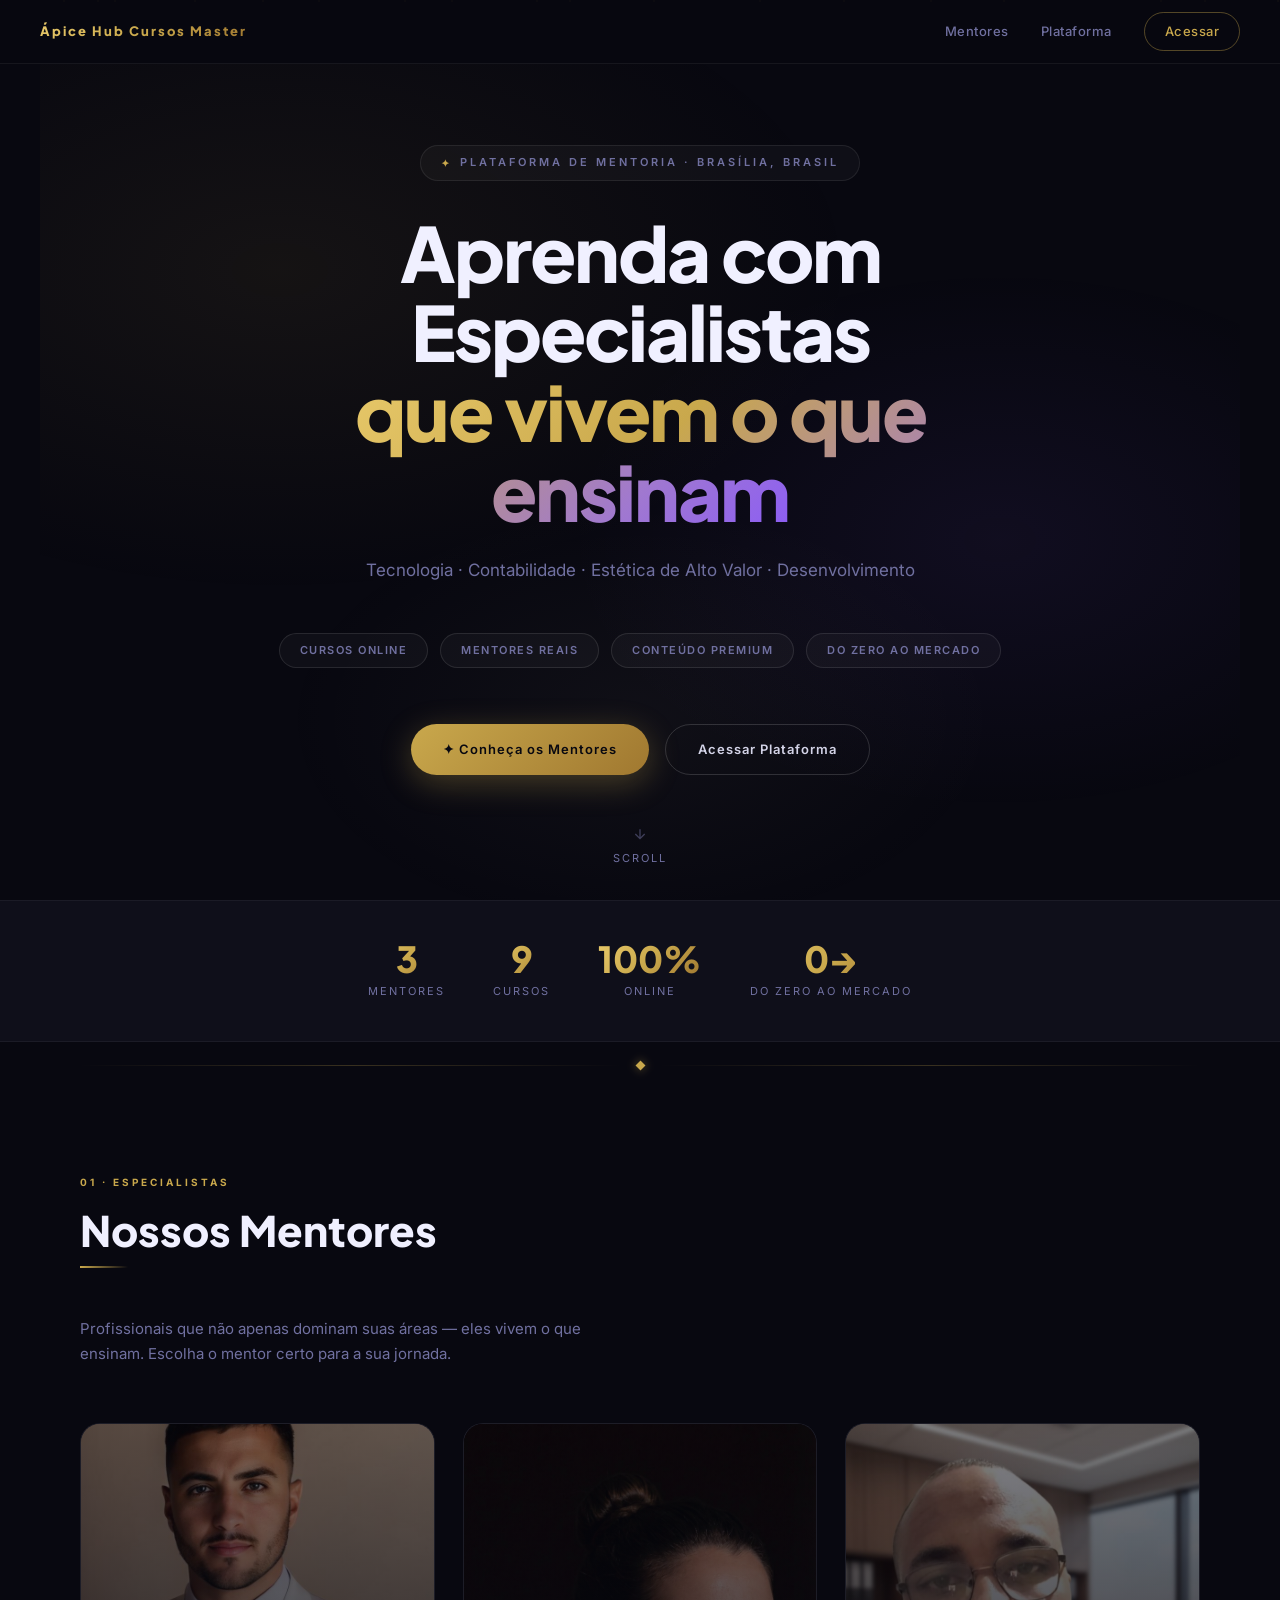
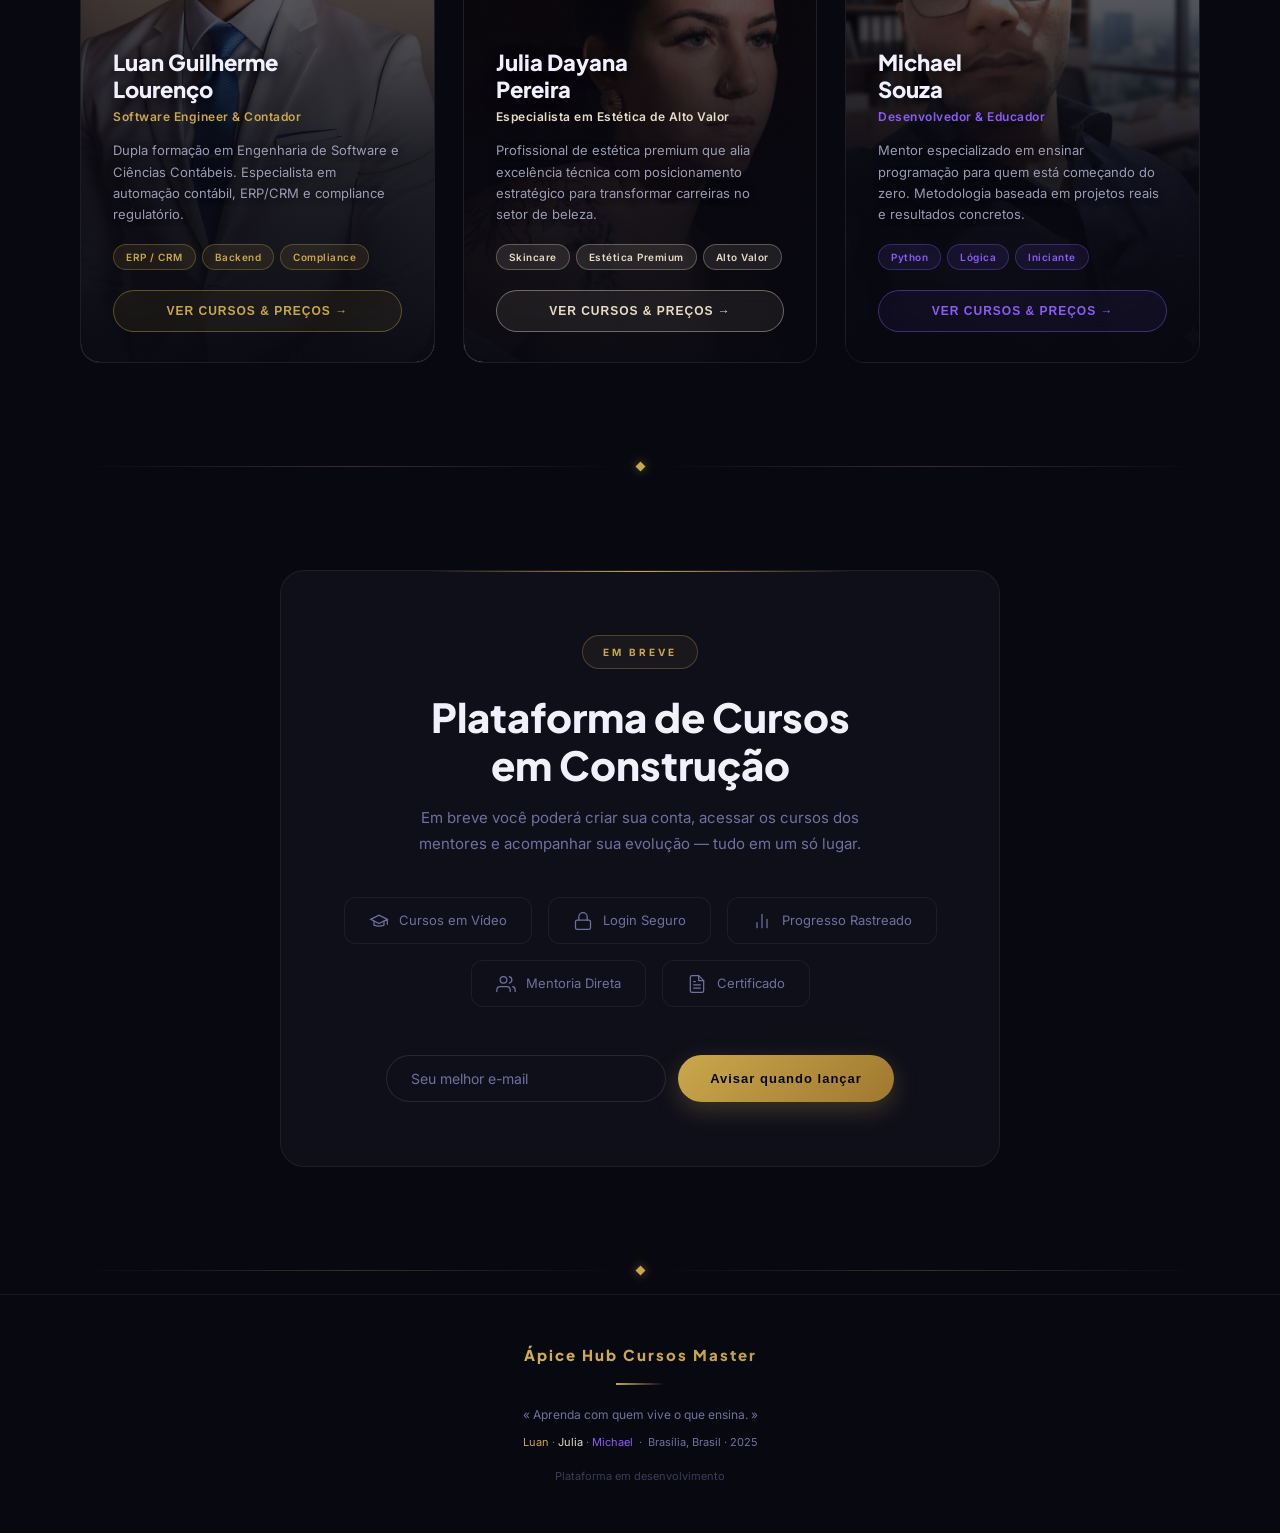
==== commit b57cb95b: "Cards: overlay mais escuro — tom das páginas individuais Increased gradient opacity: top 0.05→0.50, " ====
--- a/index.html
+++ b/index.html
@@ -251,10 +251,10 @@
     content: '';
     position: absolute; inset: 0; z-index: 1; pointer-events: none;
     background: linear-gradient(to bottom,
-      rgba(8,8,16,0.05) 0%,
-      rgba(8,8,16,0.35) 35%,
-      rgba(8,8,16,0.82) 62%,
-      rgba(8,8,16,0.97) 100%);
+      rgba(8,8,16,0.50) 0%,
+      rgba(8,8,16,0.68) 35%,
+      rgba(8,8,16,0.90) 62%,
+      rgba(8,8,16,0.98) 100%);
     transition: background .5s;
   }
   /* hover — desktop only */
@@ -263,10 +263,10 @@
     .mentor-card:hover::before { opacity: 1; }
     .mentor-card:hover::after {
       background: linear-gradient(to bottom,
-        rgba(8,8,16,0.02) 0%,
-        rgba(8,8,16,0.28) 32%,
-        rgba(8,8,16,0.78) 60%,
-        rgba(8,8,16,0.96) 100%);
+        rgba(8,8,16,0.38) 0%,
+        rgba(8,8,16,0.58) 32%,
+        rgba(8,8,16,0.86) 60%,
+        rgba(8,8,16,0.97) 100%);
     }
   }
 
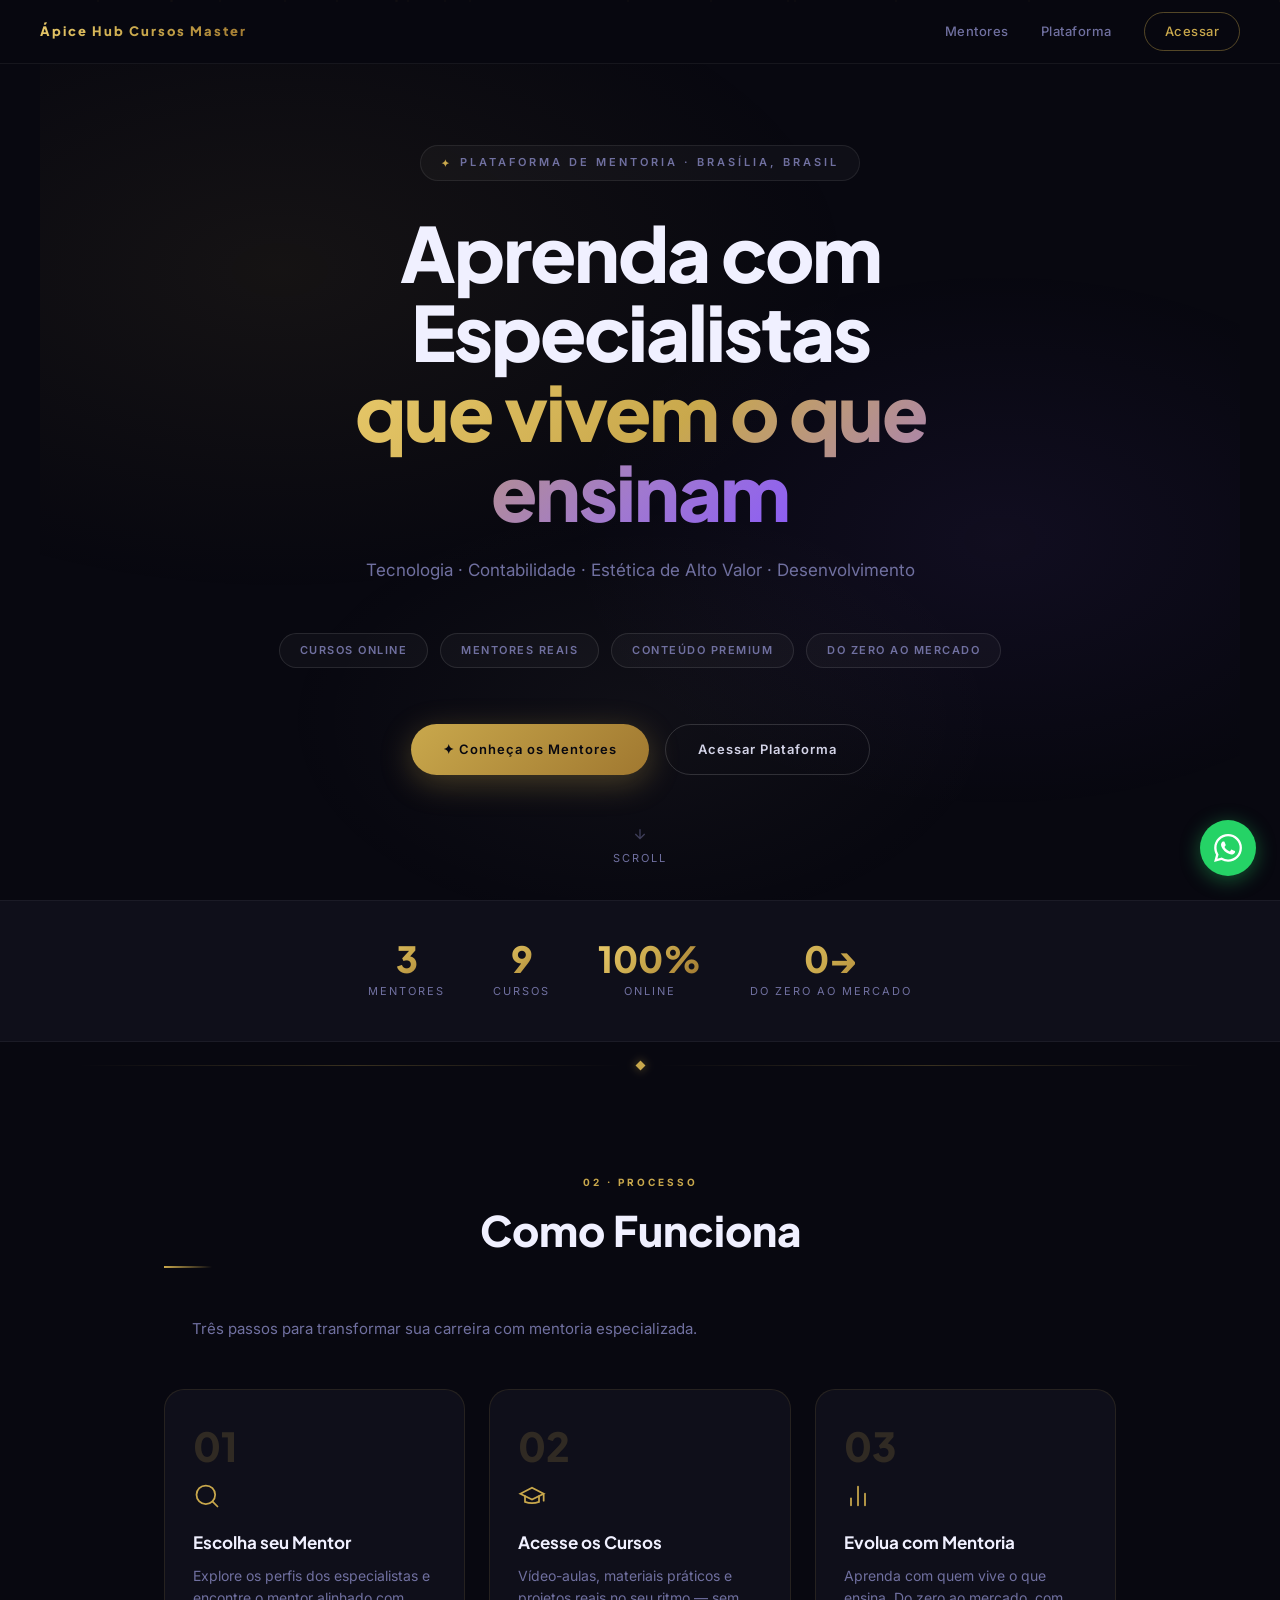
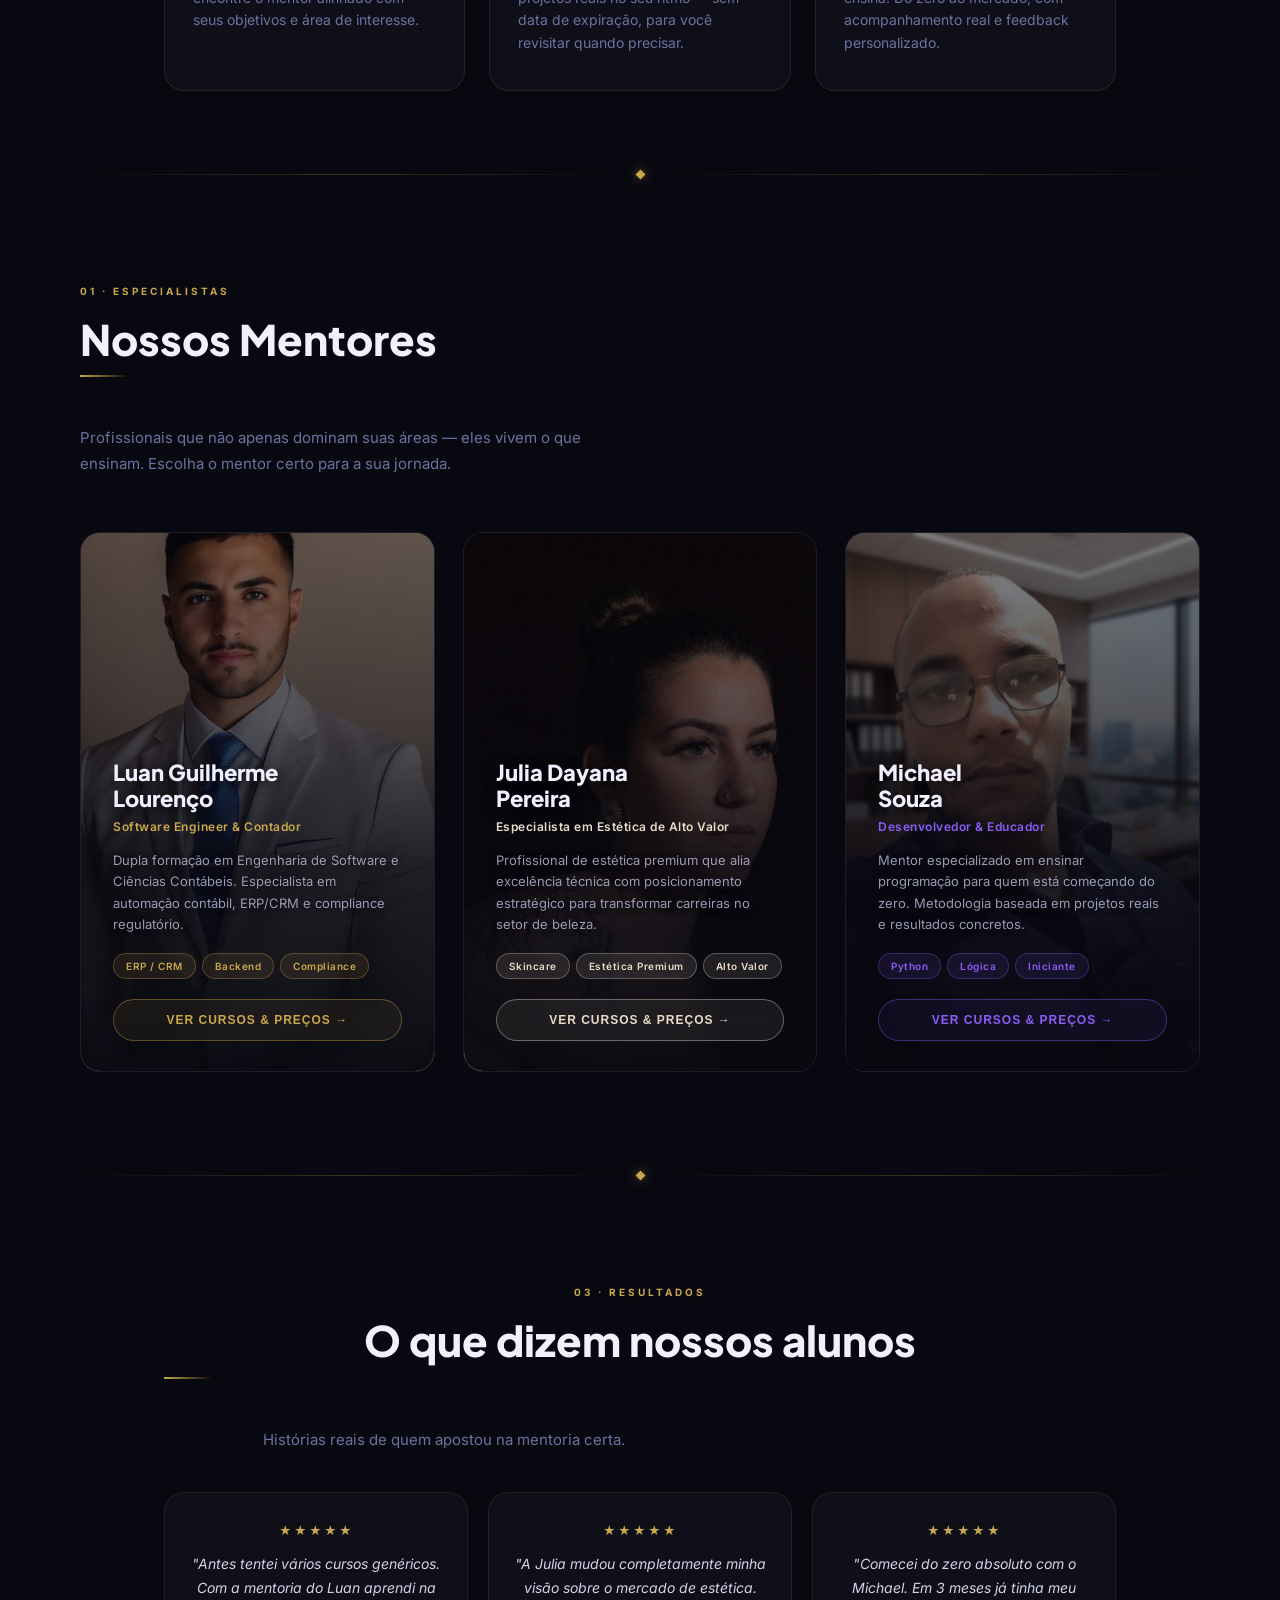
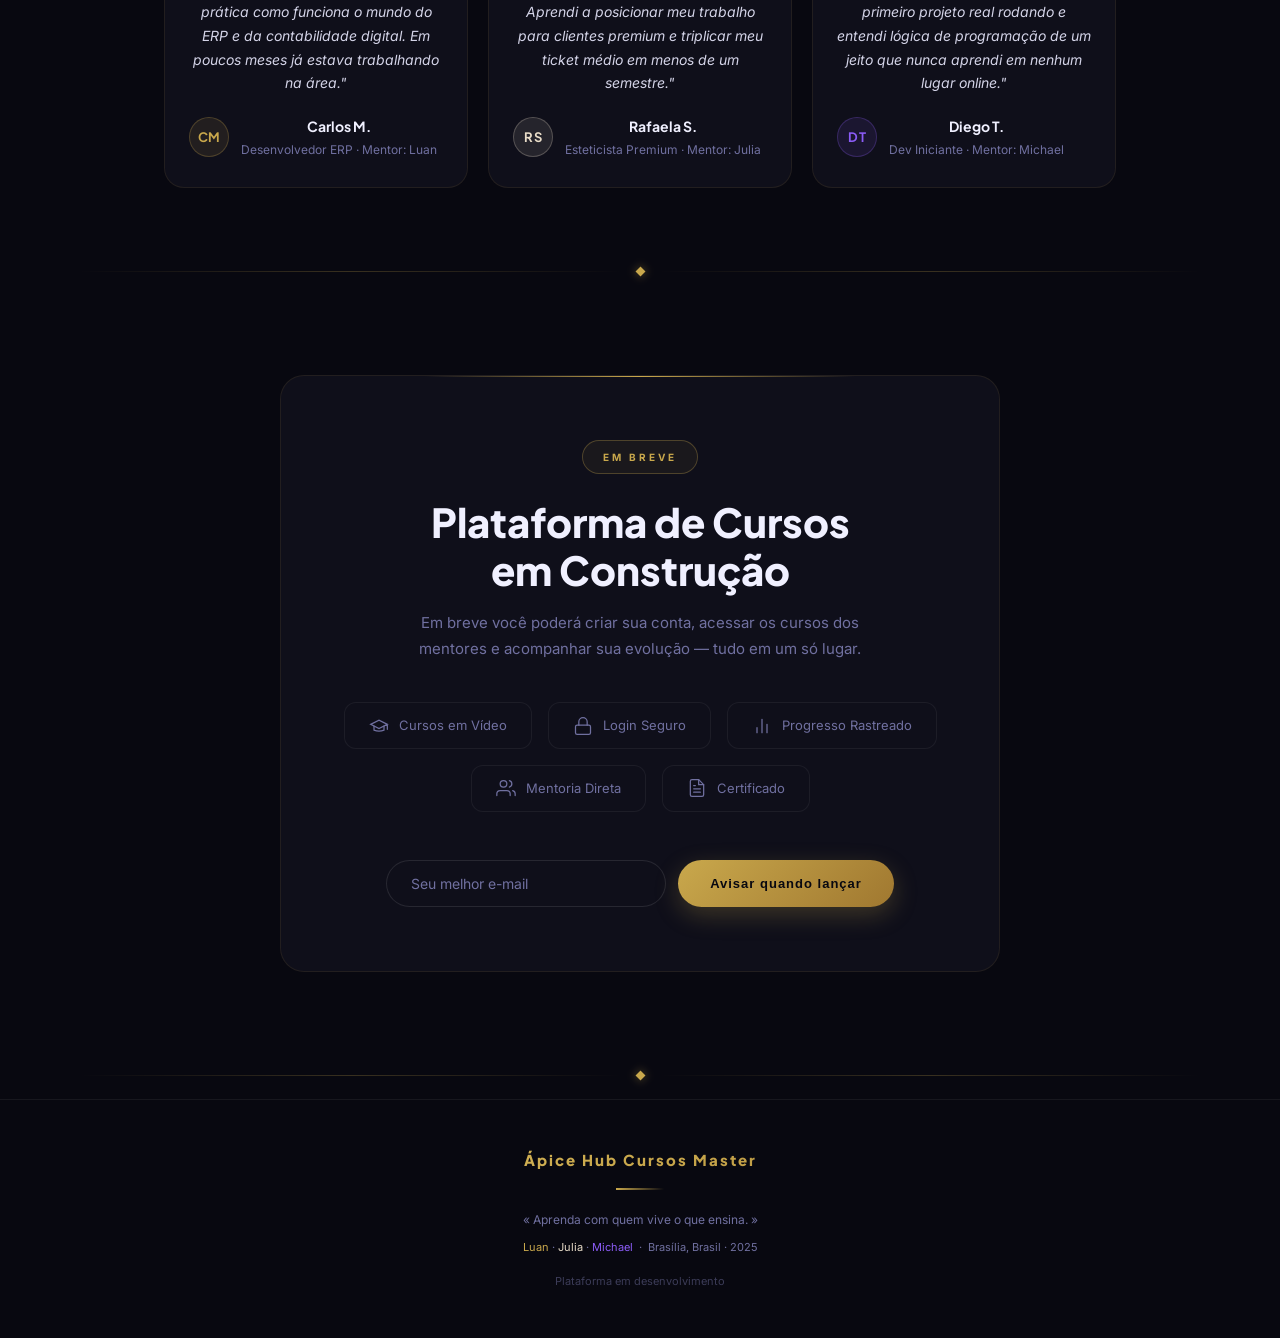
==== commit b64310ea: "Plataforma: todas as melhorias implementadas - Hub (index.html): seções "Como Funciona" e "Depoiment" ====
--- a/index.html
+++ b/index.html
@@ -17,7 +17,11 @@
 <meta property="og:description" content="Tecnologia · Contabilidade · Estética de Alto Valor · Do Zero ao Dev">
 <meta property="og:url" content="https://euguilouren.github.io/euguilouren">
 <meta property="og:locale" content="pt_BR">
-<link rel="icon" type="image/png" href="[data-uri]">
+<meta property="og:image" content="https://euguilouren.github.io/euguilouren/assets/og-image.jpg">
+<meta property="og:image:width" content="1200">
+<meta property="og:image:height" content="630">
+
+<link rel="icon" type="image/svg+xml" href="data:image/svg+xml,%3Csvg xmlns='http://www.w3.org/2000/svg' viewBox='0 0 32 32'%3E%3Crect width='32' height='32' rx='7' fill='%23080810'/%3E%3Ctext x='16' y='23' text-anchor='middle' font-family='Georgia%2Cserif' font-size='20' fill='%23C9A84C' font-weight='bold'%3E%C3%81%3C/text%3E%3C/svg%3E">
 <link rel="canonical" href="https://euguilouren.github.io/euguilouren/">
 <link rel="preconnect" href="https://fonts.googleapis.com">
 <link rel="preconnect" href="https://fonts.gstatic.com" crossorigin>
@@ -37,6 +41,67 @@
     --pearl:     #E8DCC8;
     --violet:    #8B5CF6;
   }
+
+  /* ── Como Funciona ── */
+  .como-section { padding: 80px 24px; max-width: 1000px; margin: 0 auto; text-align: center; }
+  .como-steps {
+    display: grid; grid-template-columns: repeat(3,1fr); gap: 24px; margin-top: 48px;
+  }
+  @media(max-width:700px) { .como-steps { grid-template-columns: 1fr; max-width: 380px; margin-left: auto; margin-right: auto; } }
+  .como-step {
+    background: var(--surface); border: 1px solid rgba(201,168,76,0.12);
+    border-radius: 20px; padding: 36px 28px; text-align: left;
+    transition: border-color .3s, box-shadow .3s;
+  }
+  @media(hover:hover) { .como-step:hover { border-color: rgba(201,168,76,0.35); box-shadow: 0 8px 32px rgba(201,168,76,0.08); } }
+  .como-num {
+    font-family: 'Plus Jakarta Sans', sans-serif; font-size: 40px; font-weight: 800;
+    color: rgba(201,168,76,0.18); line-height: 1; margin-bottom: 16px;
+  }
+  .como-icon { color: var(--gold); margin-bottom: 12px; }
+  .como-title { font-family: 'Plus Jakarta Sans', sans-serif; font-size: 17px; font-weight: 700; color: var(--white); margin-bottom: 8px; }
+  .como-desc { font-size: 14px; color: var(--muted); line-height: 1.6; }
+
+
+  /* ── Depoimentos ── */
+  .depo-grid { display: grid; grid-template-columns: repeat(3,1fr); gap: 20px; margin-top: 40px; }
+  @media(max-width:750px) { .depo-grid { grid-template-columns: 1fr; max-width: 440px; margin-left:auto; margin-right:auto; } }
+  .depo-card {
+    background: var(--surface); border: 1px solid rgba(201,168,76,0.1);
+    border-radius: 20px; padding: 28px 24px;
+    position: relative; overflow: hidden;
+    transition: border-color .3s;
+  }
+  @media(hover:hover) { .depo-card:hover { border-color: rgba(201,168,76,0.28); } }
+  .depo-quote {
+    font-size: 14px; color: var(--text); line-height: 1.7; margin-bottom: 20px;
+    font-style: italic;
+  }
+  .depo-author { display: flex; align-items: center; gap: 12px; }
+  .depo-avatar {
+    width: 40px; height: 40px; border-radius: 50%;
+    background: rgba(201,168,76,0.1); border: 1px solid rgba(201,168,76,0.25);
+    font-family: 'Plus Jakarta Sans',sans-serif; font-size: 13px; font-weight: 700;
+    color: var(--gold); display:flex; align-items:center; justify-content:center;
+    flex-shrink: 0; letter-spacing: 0.5px;
+  }
+  .depo-name { font-family: 'Plus Jakarta Sans',sans-serif; font-size: 14px; font-weight: 700; color: var(--white); }
+  .depo-role { font-size: 12px; color: var(--muted); margin-top: 2px; }
+  .depo-stars { color: var(--gold); font-size: 12px; margin-bottom: 12px; letter-spacing: 2px; }
+
+
+  /* ── WhatsApp FAB ── */
+  .wa-fab {
+    position: fixed; bottom: 24px; right: 24px; z-index: 9000;
+    width: 56px; height: 56px; border-radius: 50%;
+    background: #25D366; display: flex; align-items: center; justify-content: center;
+    box-shadow: 0 4px 20px rgba(37,211,102,0.4);
+    transition: transform .2s, box-shadow .2s;
+    text-decoration: none;
+  }
+  @media(hover:hover) { .wa-fab:hover { transform: scale(1.1); box-shadow: 0 6px 28px rgba(37,211,102,0.6); } }
+  .wa-fab svg { fill: #fff; }
+
   html { scroll-behavior: smooth; }
   body {
     background: var(--bg);
@@ -600,7 +665,7 @@
     display: flex; align-items: center; gap: 14px; margin-bottom: 24px;
   }
   .modal-avatar {
-    width: 52px; height: 52px; border-radius: 50%;
+    width: 80px; height: 80px; border-radius: 50%;
     border: 2px solid rgba(var(--mc-rgb, 201,168,76), 0.4);
     object-fit: cover; flex-shrink: 0;
     background: rgba(var(--mc-rgb, 201,168,76), 0.08);
@@ -823,6 +888,38 @@
 
 <div class="divider"><div class="divider-diamond"></div></div>
 
+
+<!-- COMO FUNCIONA -->
+<section style="padding:80px 24px 60px;max-width:1000px;margin:0 auto;text-align:center;">
+  <span class="section-tag">02 · Processo</span>
+  <h2 class="section-title reveal">Como Funciona</h2>
+  <div class="gold-line"></div>
+  <p class="section-desc reveal">Três passos para transformar sua carreira com mentoria especializada.</p>
+  <div class="como-steps reveal">
+    <div class="como-step">
+      <div class="como-num">01</div>
+      <div class="como-icon"><svg width="28" height="28" viewBox="0 0 24 24" fill="none" stroke="currentColor" stroke-width="1.5" stroke-linecap="round"><circle cx="11" cy="11" r="8"/><path d="M21 21l-4.35-4.35"/></svg></div>
+      <div class="como-title">Escolha seu Mentor</div>
+      <div class="como-desc">Explore os perfis dos especialistas e encontre o mentor alinhado com seus objetivos e área de interesse.</div>
+    </div>
+    <div class="como-step">
+      <div class="como-num">02</div>
+      <div class="como-icon"><svg width="28" height="28" viewBox="0 0 24 24" fill="none" stroke="currentColor" stroke-width="1.5" stroke-linecap="round"><path d="M22 10v6M2 10l10-5 10 5-10 5-10-5z"/><path d="M6 12v5c3.33 1.33 8.67 1.33 12 0v-5"/></svg></div>
+      <div class="como-title">Acesse os Cursos</div>
+      <div class="como-desc">Vídeo-aulas, materiais práticos e projetos reais no seu ritmo — sem data de expiração, para você revisitar quando precisar.</div>
+    </div>
+    <div class="como-step">
+      <div class="como-num">03</div>
+      <div class="como-icon"><svg width="28" height="28" viewBox="0 0 24 24" fill="none" stroke="currentColor" stroke-width="1.5" stroke-linecap="round"><path d="M18 20V10M12 20V4M6 20v-6"/></svg></div>
+      <div class="como-title">Evolua com Mentoria</div>
+      <div class="como-desc">Aprenda com quem vive o que ensina. Do zero ao mercado, com acompanhamento real e feedback personalizado.</div>
+    </div>
+  </div>
+</section>
+
+<div class="divider"><div class="divider-diamond"></div>
+</div>
+
 <!-- MENTORES -->
 <section id="mentores">
   <span class="section-tag">01 · Especialistas</span>
@@ -835,7 +932,7 @@
     <!-- LUAN -->
     <div class="mentor-card reveal-scale" data-accent="gold">
       <div class="mentor-card-photo">
-        <img src="assets/photo.jpg" alt="Luan Guilherme Lourenço">
+        <img loading="lazy" src="assets/photo.jpg" alt="Luan Guilherme Lourenço">
       </div>
       <div class="mentor-card-content">
         <div class="mentor-name">Luan Guilherme<br>Lourenço</div>
@@ -853,7 +950,7 @@
     <!-- JULIA -->
     <div class="mentor-card reveal-scale" data-accent="pearl" style="transition-delay:.1s">
       <div class="mentor-card-photo">
-        <img src="assets/julia-photo.jpg" alt="Julia Dayana Pereira">
+        <img loading="lazy" src="assets/julia-photo.jpg" alt="Julia Dayana Pereira">
       </div>
       <div class="mentor-card-content">
         <div class="mentor-name">Julia Dayana<br>Pereira</div>
@@ -871,7 +968,7 @@
     <!-- MICHAEL -->
     <div class="mentor-card reveal-scale" data-accent="violet" style="transition-delay:.2s">
       <div class="mentor-card-photo">
-        <img src="assets/michael-photo.jpg" alt="Michael Souza">
+        <img loading="lazy" src="assets/michael-photo.jpg" alt="Michael Souza">
       </div>
       <div class="mentor-card-content">
         <div class="mentor-name">Michael<br>Souza</div>
@@ -886,6 +983,43 @@
       </div>
     </div>
 
+  </div>
+</section>
+
+<div class="divider"><div class="divider-diamond"></div></div>
+
+
+<!-- DEPOIMENTOS -->
+<section style="padding:80px 24px 60px;max-width:1000px;margin:0 auto;text-align:center;">
+  <span class="section-tag">03 · Resultados</span>
+  <h2 class="section-title reveal">O que dizem nossos alunos</h2>
+  <div class="gold-line"></div>
+  <p class="section-desc reveal">Histórias reais de quem apostou na mentoria certa.</p>
+  <div class="depo-grid reveal">
+    <div class="depo-card">
+      <div class="depo-stars">★★★★★</div>
+      <p class="depo-quote">"Antes tentei vários cursos genéricos. Com a mentoria do Luan aprendi na prática como funciona o mundo do ERP e da contabilidade digital. Em poucos meses já estava trabalhando na área."</p>
+      <div class="depo-author">
+        <div class="depo-avatar">CM</div>
+        <div><div class="depo-name">Carlos M.</div><div class="depo-role">Desenvolvedor ERP · Mentor: Luan</div></div>
+      </div>
+    </div>
+    <div class="depo-card">
+      <div class="depo-stars">★★★★★</div>
+      <p class="depo-quote">"A Julia mudou completamente minha visão sobre o mercado de estética. Aprendi a posicionar meu trabalho para clientes premium e triplicar meu ticket médio em menos de um semestre."</p>
+      <div class="depo-author">
+        <div class="depo-avatar" style="background:rgba(232,220,200,0.1);border-color:rgba(232,220,200,0.25);color:#E8DCC8">RS</div>
+        <div><div class="depo-name">Rafaela S.</div><div class="depo-role">Esteticista Premium · Mentor: Julia</div></div>
+      </div>
+    </div>
+    <div class="depo-card">
+      <div class="depo-stars">★★★★★</div>
+      <p class="depo-quote">"Comecei do zero absoluto com o Michael. Em 3 meses já tinha meu primeiro projeto real rodando e entendi lógica de programação de um jeito que nunca aprendi em nenhum lugar online."</p>
+      <div class="depo-author">
+        <div class="depo-avatar" style="background:rgba(139,92,246,0.1);border-color:rgba(139,92,246,0.25);color:#8B5CF6">DT</div>
+        <div><div class="depo-name">Diego T.</div><div class="depo-role">Dev Iniciante · Mentor: Michael</div></div>
+      </div>
+    </div>
   </div>
 </section>
 
@@ -1035,7 +1169,7 @@
     accent: '#C9A84C', accentRgb: '201,168,76',
     page: 'luan.html',
     courses: [
-      { name: 'Automação Contábil com Python', level: 'Intermediário', price: 'R$ 1.000', icon: `<img src="https://cdn.simpleicons.org/python/3776AB" width="36" height="36" alt="Python" style="display:block">`, url: '' /* TODO: colar link Hotmart aqui */ },
+      { name: 'Automação Contábil com Python', level: 'Intermediário', price: 'R$ 1.000', icon: `<img loading="lazy" src="https://cdn.simpleicons.org/python/3776AB" width="36" height="36" alt="Python" style="display:block">`, url: '' /* TODO: colar link Hotmart aqui */ },
       { name: 'Engenharia de ERP/CRM na Prática', level: 'Avançado', price: 'R$ 1.000', icon: `<svg fill='#C9A84C' viewBox='0 0 24 24' xmlns='http://www.w3.org/2000/svg' width='36' height='36'><path d='M12 0C5.385 0 0 5.339 0 12c0 6.614 5.385 12 12 12 6.614 0 12-5.386 12-12S18.614 0 12 0ZM8.648 3.813c1.275-.068 10.697 2.302 11.43 2.943.614.85.614 9.118 0 9.685-.284.095-2.127-.283-4.205-.755 0 2.031-.143 3.966-.426 4.203-.756.236-10.772-2.267-11.527-2.928-.615-.85-.615-9.119 0-9.686.283-.094 2.079.284 4.205.756 0-2.031.142-3.969.425-4.205a.448.448 0 0 1 .098-.013Zm-.523 4.265c-.048 2.362.095 4.961.425 5.434.426.378 4.158 1.418 7.276 2.174.047-2.41-.095-5.008-.426-5.481-.425-.378-4.157-1.418-7.275-2.127Z'/></svg>`, url: '' /* TODO: colar link Hotmart aqui */ },
       { name: 'Compliance Regulatório para Devs', level: 'Avançado', price: 'R$ 1.000', icon: `<svg viewBox='0 0 36 36' fill='none' xmlns='http://www.w3.org/2000/svg' width='36' height='36'><path d='M18 3L5 8v9c0 7 5.5 13.5 13 15 7.5-1.5 13-8 13-15V8L18 3z' fill='rgba(201,168,76,0.1)' stroke='#C9A84C' stroke-width='1.5' stroke-linejoin='round'/><path d='M12 18l4 4 8-8' stroke='#C9A84C' stroke-width='2' stroke-linecap='round' stroke-linejoin='round'/></svg>`, url: '' /* TODO: colar link Hotmart aqui */ },
     ]
@@ -1062,8 +1196,8 @@
     page: 'michael.html',
     courses: [
       { name: 'Lógica de Programação do Zero', level: 'Iniciante', price: 'R$ 500', icon: `<svg viewBox='0 0 36 36' fill='none' xmlns='http://www.w3.org/2000/svg' width='36' height='36'><rect x='3' y='5' width='30' height='26' rx='4' fill='rgba(139,92,246,0.08)' stroke='#8B5CF6' stroke-width='1.5'/><path d='M11 14l-5 4 5 4' stroke='#8B5CF6' stroke-width='2' stroke-linecap='round' stroke-linejoin='round'/><path d='M25 14l5 4-5 4' stroke='#8B5CF6' stroke-width='2' stroke-linecap='round' stroke-linejoin='round'/><path d='M21 11l-6 14' stroke='#8B5CF6' stroke-width='2' stroke-linecap='round' opacity='0.6'/></svg>`, url: '' /* TODO: colar link Hotmart aqui */ },
-      { name: 'Seu Primeiro Projeto Real com Python', level: 'Iniciante', price: 'R$ 500', icon: `<img src="https://cdn.simpleicons.org/python/3776AB" width="36" height="36" alt="Python" style="display:block">`, url: '' /* TODO: colar link Hotmart aqui */ },
-      { name: 'Do Zero ao Desenvolvedor Júnior', level: 'Iniciante', price: 'R$ 500', icon: `<img src="https://cdn.simpleicons.org/html5/E34F26" width="36" height="36" alt="HTML5" style="display:block">`, url: '' /* TODO: colar link Hotmart aqui */ },
+      { name: 'Seu Primeiro Projeto Real com Python', level: 'Iniciante', price: 'R$ 500', icon: `<img loading="lazy" src="https://cdn.simpleicons.org/python/3776AB" width="36" height="36" alt="Python" style="display:block">`, url: '' /* TODO: colar link Hotmart aqui */ },
+      { name: 'Do Zero ao Desenvolvedor Júnior', level: 'Iniciante', price: 'R$ 500', icon: `<img loading="lazy" src="https://cdn.simpleicons.org/html5/E34F26" width="36" height="36" alt="HTML5" style="display:block">`, url: '' /* TODO: colar link Hotmart aqui */ },
     ]
   }
 };
@@ -1079,7 +1213,7 @@
 
   // Avatar
   const av = document.getElementById('modal-avatar');
-  av.innerHTML = `<img src="${d.photo}" alt="${d.name}" onerror="this.parentElement.innerHTML='${d.initials}'">`;
+  av.innerHTML = `<img loading="lazy" src="${d.photo}" alt="${d.name}" onerror="this.parentElement.innerHTML='${d.initials}'">`;
 
   // Text
   document.getElementById('modal-name').textContent = d.name;
@@ -1198,7 +1332,45 @@
   }
 })();
 
+  /* ── Number animation ── */
+  (function(){
+    var animated = false;
+    function animateCounters() {
+      if (animated) return;
+      var bar = document.querySelector('.stats-bar');
+      if (!bar) return;
+      animated = true;
+      bar.querySelectorAll('.stat-val').forEach(function(el) {
+        var raw = el.textContent.trim();
+        var num = parseInt(raw, 10);
+        if (isNaN(num)) return;
+        var suffix = raw.replace(/[0-9]/g, '');
+        var duration = 900, start = null;
+        function step(ts) {
+          if (!start) start = ts;
+          var progress = Math.min((ts - start) / duration, 1);
+          var ease = 1 - Math.pow(1 - progress, 3);
+          el.textContent = Math.round(num * ease) + suffix;
+          if (progress < 1) requestAnimationFrame(step);
+        }
+        requestAnimationFrame(step);
+      });
+    }
+    if ('IntersectionObserver' in window) {
+      var bar = document.querySelector('.stats-bar');
+      if (bar) new IntersectionObserver(function(entries, obs) {
+        if (entries[0].isIntersecting) { animateCounters(); obs.disconnect(); }
+      }, { threshold: 0.5 }).observe(bar);
+    } else { animateCounters(); }
+  })();
+
 </script>
+
+
+<!-- WhatsApp FAB -->
+<a href="https://wa.me/5561982124391" target="_blank" rel="noopener noreferrer" class="wa-fab" aria-label="Falar no WhatsApp">
+  <svg width="28" height="28" viewBox="0 0 24 24"><path d="M17.472 14.382c-.297-.149-1.758-.867-2.03-.967-.273-.099-.471-.148-.67.15-.197.297-.767.966-.94 1.164-.173.199-.347.223-.644.075-.297-.15-1.255-.463-2.39-1.475-.883-.788-1.48-1.761-1.653-2.059-.173-.297-.018-.458.13-.606.134-.133.298-.347.446-.52.149-.174.198-.298.298-.497.099-.198.05-.371-.025-.52-.075-.149-.669-1.612-.916-2.207-.242-.579-.487-.5-.669-.51-.173-.008-.371-.01-.57-.01-.198 0-.52.074-.792.372-.272.297-1.04 1.016-1.04 2.479 0 1.462 1.065 2.875 1.213 3.074.149.198 2.096 3.2 5.077 4.487.709.306 1.262.489 1.694.625.712.227 1.36.195 1.871.118.571-.085 1.758-.719 2.006-1.413.248-.694.248-1.289.173-1.413-.074-.124-.272-.198-.57-.347m-5.421 7.403h-.004a9.87 9.87 0 01-5.031-1.378l-.361-.214-3.741.982.998-3.648-.235-.374a9.86 9.86 0 01-1.51-5.26c.001-5.45 4.436-9.884 9.888-9.884 2.64 0 5.122 1.03 6.988 2.898a9.825 9.825 0 012.893 6.994c-.003 5.45-4.437 9.884-9.885 9.884m8.413-18.297A11.815 11.815 0 0012.05 0C5.495 0 .16 5.335.157 11.892c0 2.096.547 4.142 1.588 5.945L.057 24l6.305-1.654a11.882 11.882 0 005.683 1.448h.005c6.554 0 11.89-5.335 11.893-11.893a11.821 11.821 0 00-3.48-8.413z"/></svg>
+</a>
 
 </body>
 </html>
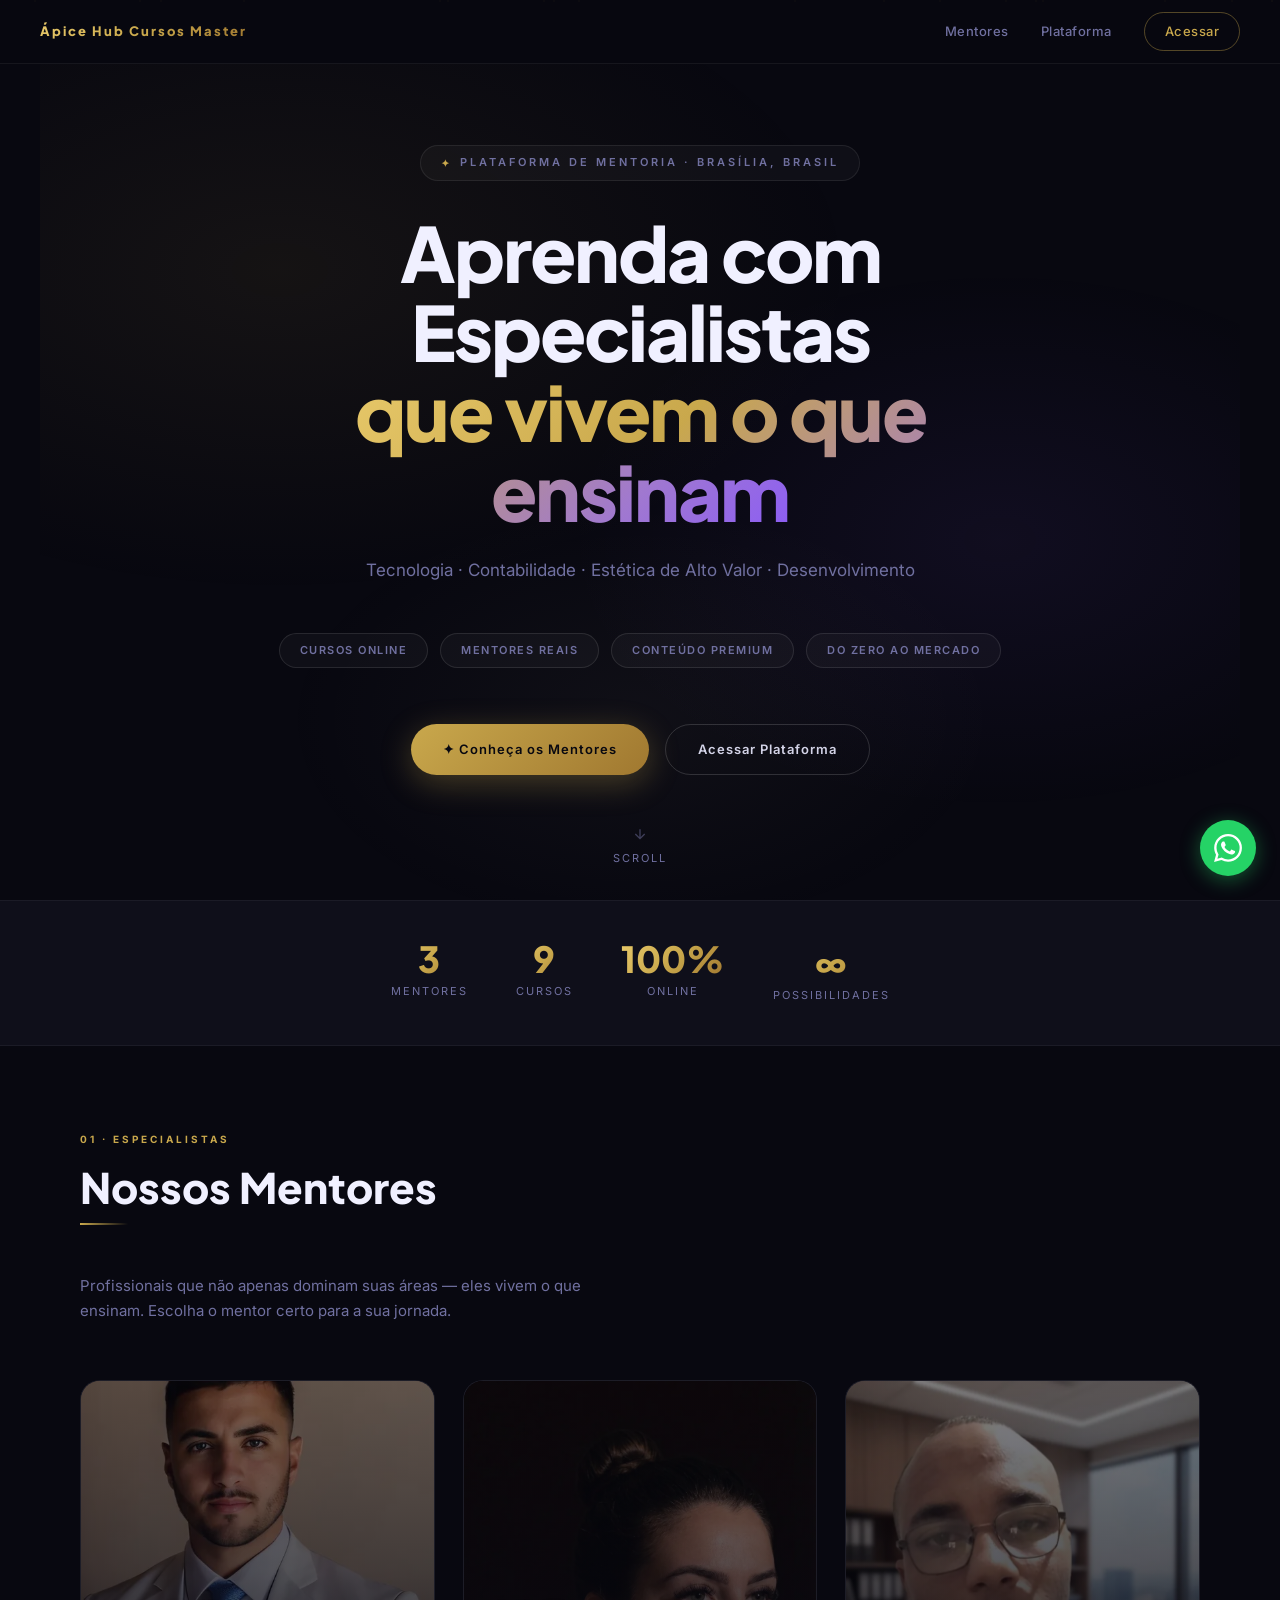
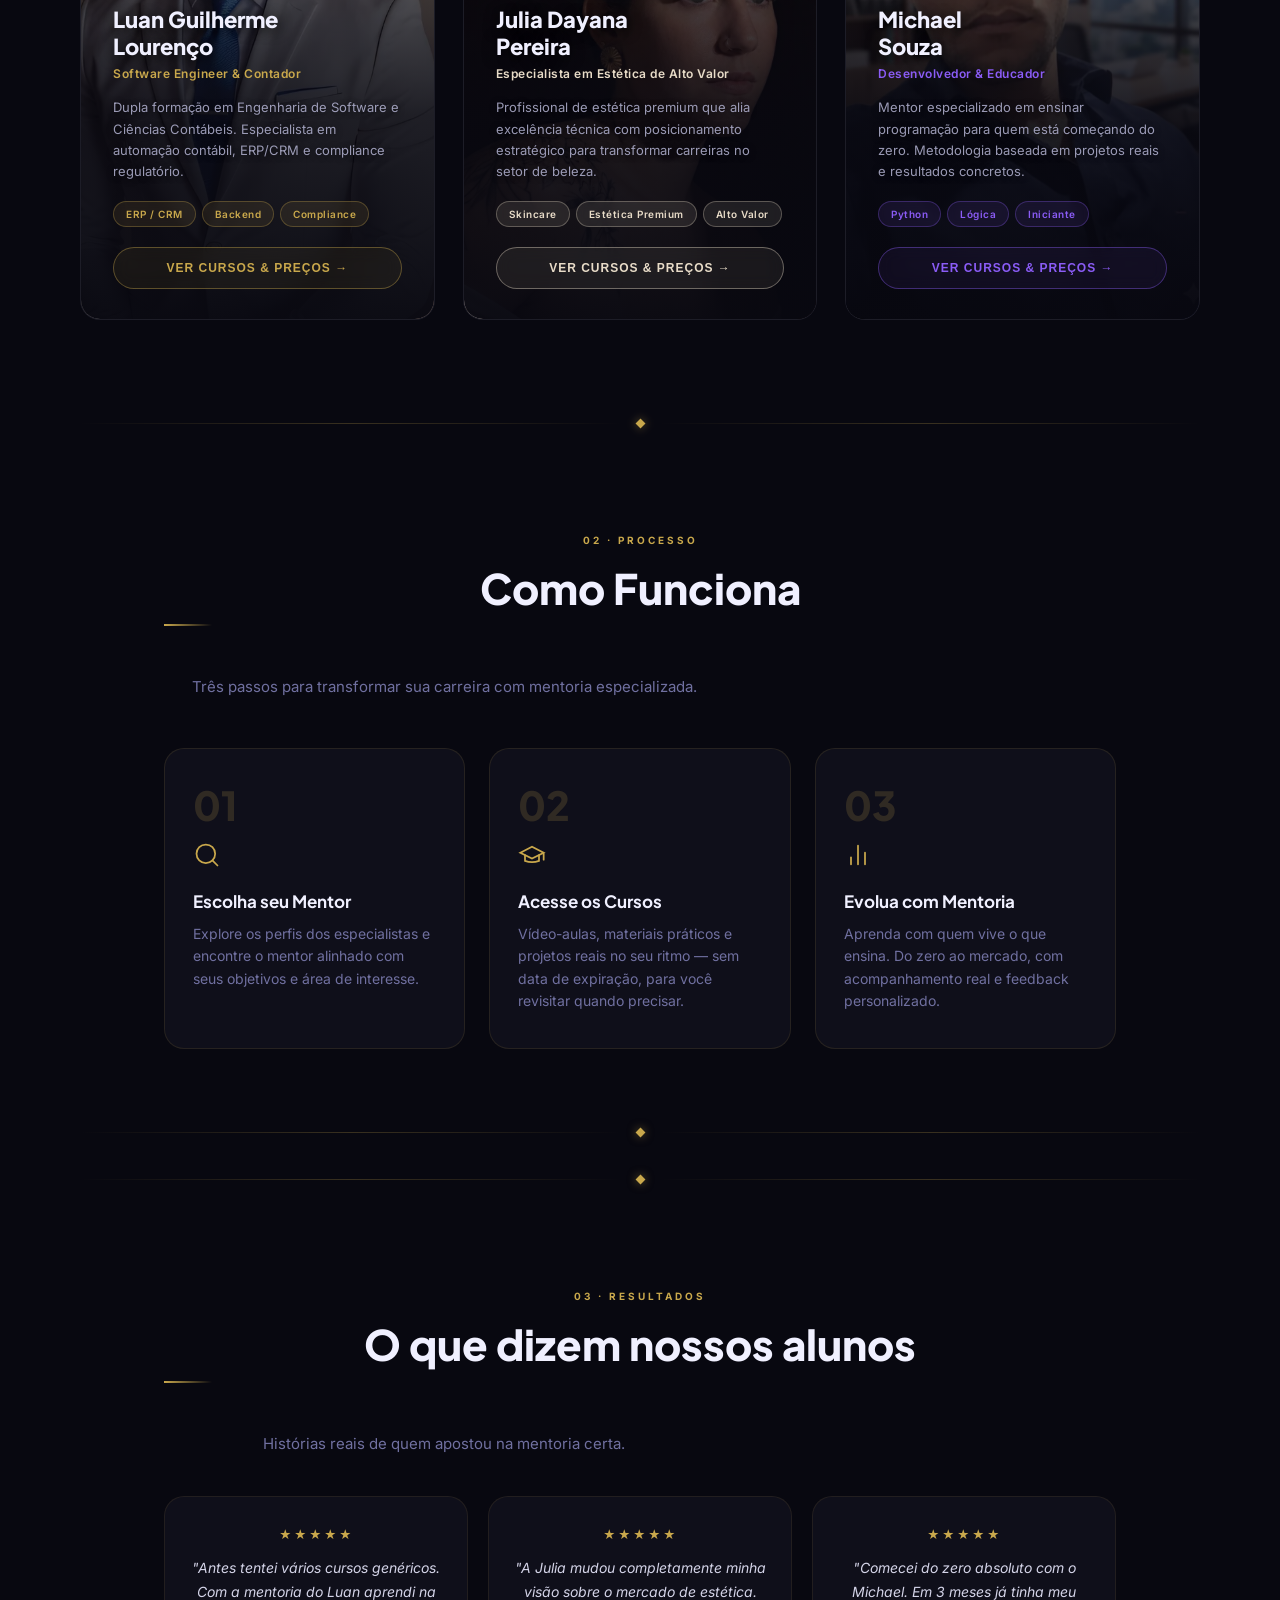
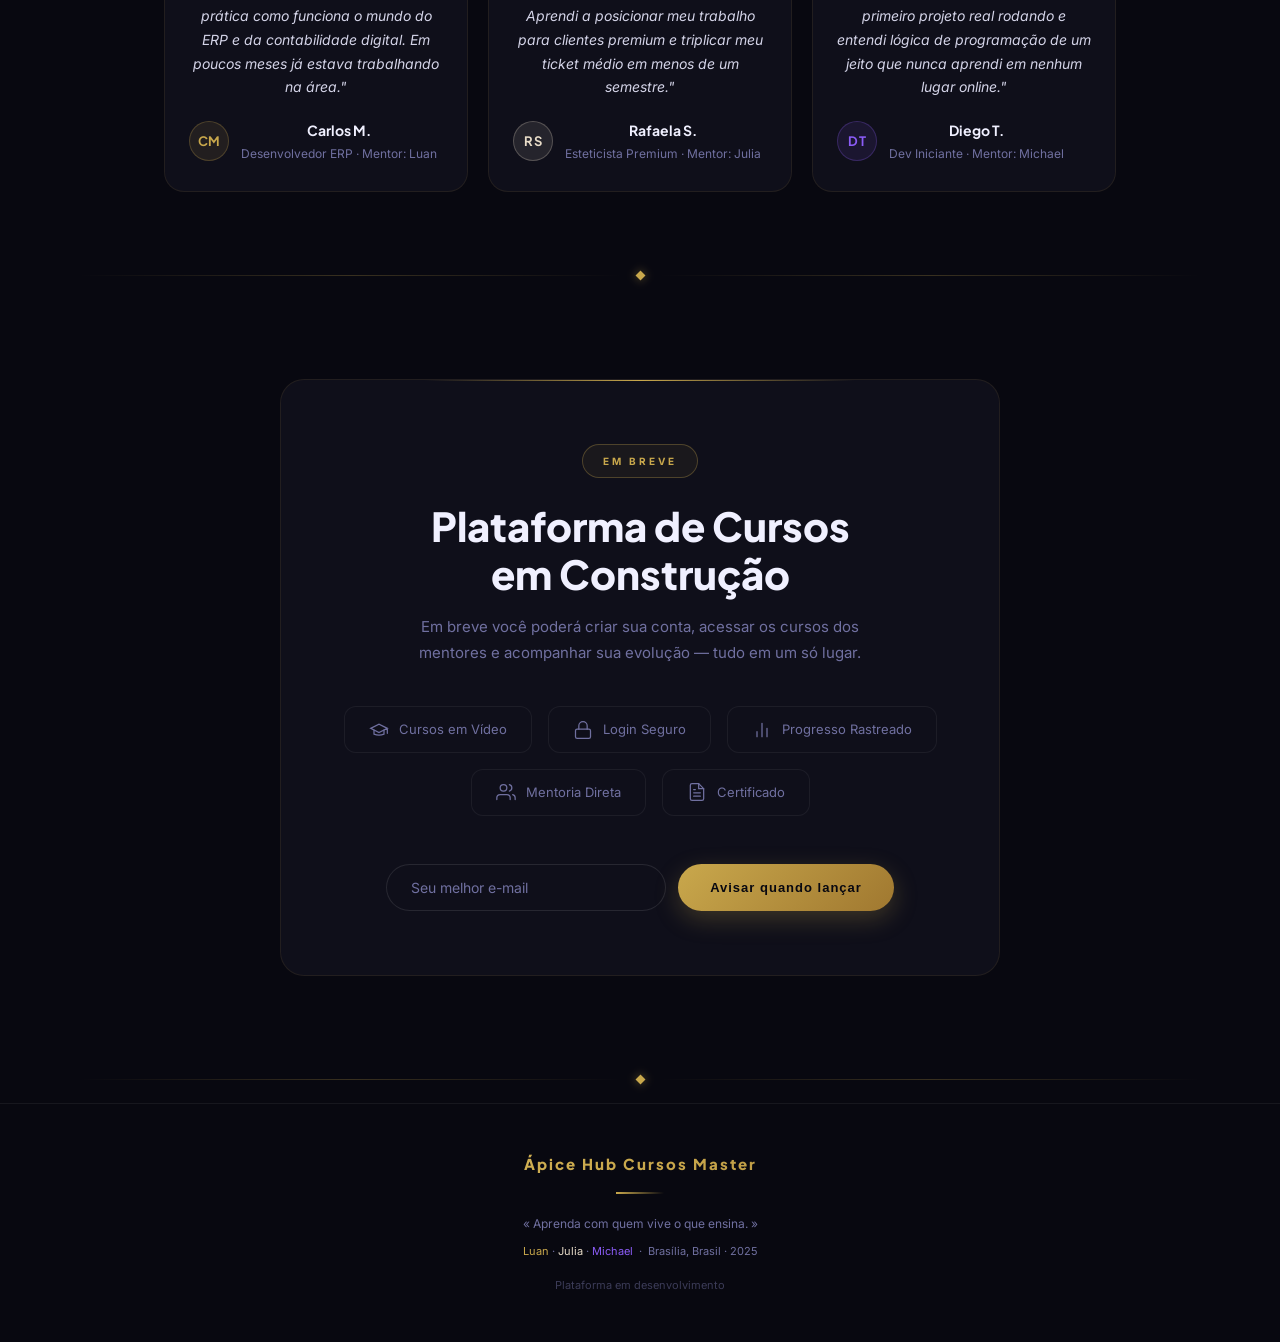
==== commit c35c89b7: "Refino completo: performance, SEO, UX e correções Performance: - bgAudio.preload 'auto'→'none' (evit" ====
--- a/index.html
+++ b/index.html
@@ -22,6 +22,10 @@
 <meta property="og:image:height" content="630">
 
 <link rel="icon" type="image/svg+xml" href="data:image/svg+xml,%3Csvg xmlns='http://www.w3.org/2000/svg' viewBox='0 0 32 32'%3E%3Crect width='32' height='32' rx='7' fill='%23080810'/%3E%3Ctext x='16' y='23' text-anchor='middle' font-family='Georgia%2Cserif' font-size='20' fill='%23C9A84C' font-weight='bold'%3E%C3%81%3C/text%3E%3C/svg%3E">
+<meta name="twitter:card" content="summary_large_image">
+<meta name="twitter:title" content="Ápice Hub Cursos Master — Aprenda com Especialistas">
+<meta name="twitter:description" content="Tecnologia · Contabilidade · Estética de Alto Valor · Do Zero ao Dev">
+<meta name="twitter:image" content="https://euguilouren.github.io/euguilouren/assets/og-image.jpg">
 <link rel="canonical" href="https://euguilouren.github.io/euguilouren/">
 <link rel="preconnect" href="https://fonts.googleapis.com">
 <link rel="preconnect" href="https://fonts.gstatic.com" crossorigin>
@@ -102,6 +106,12 @@
   @media(hover:hover) { .wa-fab:hover { transform: scale(1.1); box-shadow: 0 6px 28px rgba(37,211,102,0.6); } }
   .wa-fab svg { fill: #fff; }
 
+  /* ── Scroll progress ── */
+  #scroll-progress { position:fixed; top:0; left:0; z-index:10000; height:3px; background:var(--gold); width:0%; transition:width .08s linear; pointer-events:none; }
+  /* ── Back to top ── */
+  #back-to-top { position:fixed; bottom:90px; right:24px; z-index:8990; width:44px; height:44px; border-radius:50%; background:var(--surface); border:1px solid rgba(201,168,76,0.3); color:var(--gold); display:flex; align-items:center; justify-content:center; opacity:0; pointer-events:none; transition:opacity .3s,transform .3s,border-color .3s; cursor:pointer; }
+  #back-to-top.visible { opacity:1; pointer-events:auto; }
+  @media(hover:hover){#back-to-top:hover{border-color:rgba(201,168,76,0.7);transform:translateY(-3px);}}
   html { scroll-behavior: smooth; }
   body {
     background: var(--bg);
@@ -608,6 +618,7 @@
   }
   .stat-label { font-size: 11px; letter-spacing: 2px; text-transform: uppercase; color: var(--muted); margin-top: 6px; display: block; }
   @media(max-width:480px) { .stats-bar { gap: 24px; } .stat-val { font-size: 28px; } }
+  .stat-infinity { font-size: 40px; line-height: 1; }
 
   /* ── COMING SOON VISUAL ── */
   .coming-inner {
@@ -823,8 +834,24 @@
     cursor: not-allowed;
   }
 </style>
+<script type="application/ld+json">
+{
+  "@context": "https://schema.org",
+  "@type": "Organization",
+  "name": "Ápice Hub Cursos Master",
+  "url": "https://euguilouren.github.io/euguilouren",
+  "logo": "https://euguilouren.github.io/euguilouren/assets/og-image.jpg",
+  "description": "Plataforma de mentoria com especialistas em Software, Contabilidade, Estética e Programação.",
+  "member": [
+    {"@type":"Person","name":"Luan Guilherme Lourenço","jobTitle":"Software Engineer & Contador","url":"https://euguilouren.github.io/euguilouren/luan.html"},
+    {"@type":"Person","name":"Julia Dayana Pereira","jobTitle":"Especialista em Estética de Alto Valor","url":"https://euguilouren.github.io/euguilouren/julia.html"},
+    {"@type":"Person","name":"Michael Souza","jobTitle":"Desenvolvedor & Educador","url":"https://euguilouren.github.io/euguilouren/michael.html"}
+  ]
+}
+</script>
 </head>
 <body>
+<div id="scroll-progress"></div>
 
 <div id="loader">
   <div class="loader-inner">
@@ -883,8 +910,75 @@
   <div class="stat-item"><span class="stat-val">3</span><span class="stat-label">Mentores</span></div>
   <div class="stat-item"><span class="stat-val">9</span><span class="stat-label">Cursos</span></div>
   <div class="stat-item"><span class="stat-val">100%</span><span class="stat-label">Online</span></div>
-  <div class="stat-item"><span class="stat-val">0→</span><span class="stat-label">Do Zero ao Mercado</span></div>
+  <div class="stat-item"><span class="stat-val stat-infinity">∞</span><span class="stat-label">Possibilidades</span></div>
 </div>
+
+
+<!-- MENTORES -->
+<section id="mentores">
+  <span class="section-tag">01 · Especialistas</span>
+  <h2 class="section-title reveal">Nossos Mentores</h2>
+  <div class="gold-line"></div>
+  <p class="section-desc reveal">Profissionais que não apenas dominam suas áreas — eles vivem o que ensinam. Escolha o mentor certo para a sua jornada.</p>
+
+  <div class="mentors-grid">
+
+    <!-- LUAN -->
+    <div class="mentor-card reveal-scale" data-accent="gold">
+      <div class="mentor-card-photo">
+        <picture><source srcset="assets/photo.webp" type="image/webp"><img loading="lazy" src="assets/photo.jpg" alt="Luan Guilherme Lourenço"></picture>
+      </div>
+      <div class="mentor-card-content">
+        <div class="mentor-name">Luan Guilherme<br>Lourenço</div>
+        <div class="mentor-specialty">Software Engineer & Contador</div>
+        <p class="mentor-bio">Dupla formação em Engenharia de Software e Ciências Contábeis. Especialista em automação contábil, ERP/CRM e compliance regulatório.</p>
+        <div class="mentor-tags">
+          <span class="mentor-tag">ERP / CRM</span>
+          <span class="mentor-tag">Backend</span>
+          <span class="mentor-tag">Compliance</span>
+        </div>
+        <button class="mentor-btn" onclick="openModal('luan')">Ver Cursos & Preços →</button>
+      </div>
+    </div>
+
+    <!-- JULIA -->
+    <div class="mentor-card reveal-scale" data-accent="pearl" style="transition-delay:.1s">
+      <div class="mentor-card-photo">
+        <picture><source srcset="assets/julia-photo.webp" type="image/webp"><img loading="lazy" src="assets/julia-photo.jpg" alt="Julia Dayana Pereira"></picture>
+      </div>
+      <div class="mentor-card-content">
+        <div class="mentor-name">Julia Dayana<br>Pereira</div>
+        <div class="mentor-specialty">Especialista em Estética de Alto Valor</div>
+        <p class="mentor-bio">Profissional de estética premium que alia excelência técnica com posicionamento estratégico para transformar carreiras no setor de beleza.</p>
+        <div class="mentor-tags">
+          <span class="mentor-tag">Skincare</span>
+          <span class="mentor-tag">Estética Premium</span>
+          <span class="mentor-tag">Alto Valor</span>
+        </div>
+        <button class="mentor-btn" onclick="openModal('julia')">Ver Cursos & Preços →</button>
+      </div>
+    </div>
+
+    <!-- MICHAEL -->
+    <div class="mentor-card reveal-scale" data-accent="violet" style="transition-delay:.2s">
+      <div class="mentor-card-photo">
+        <picture><source srcset="assets/michael-photo.webp" type="image/webp"><img loading="lazy" src="assets/michael-photo.jpg" alt="Michael Souza"></picture>
+      </div>
+      <div class="mentor-card-content">
+        <div class="mentor-name">Michael<br>Souza</div>
+        <div class="mentor-specialty">Desenvolvedor & Educador</div>
+        <p class="mentor-bio">Mentor especializado em ensinar programação para quem está começando do zero. Metodologia baseada em projetos reais e resultados concretos.</p>
+        <div class="mentor-tags">
+          <span class="mentor-tag">Python</span>
+          <span class="mentor-tag">Lógica</span>
+          <span class="mentor-tag">Iniciante</span>
+        </div>
+        <button class="mentor-btn" onclick="openModal('michael')">Ver Cursos & Preços →</button>
+      </div>
+    </div>
+
+  </div>
+</section>
 
 <div class="divider"><div class="divider-diamond"></div></div>
 
@@ -919,72 +1013,6 @@
 
 <div class="divider"><div class="divider-diamond"></div>
 </div>
-
-<!-- MENTORES -->
-<section id="mentores">
-  <span class="section-tag">01 · Especialistas</span>
-  <h2 class="section-title reveal">Nossos Mentores</h2>
-  <div class="gold-line"></div>
-  <p class="section-desc reveal">Profissionais que não apenas dominam suas áreas — eles vivem o que ensinam. Escolha o mentor certo para a sua jornada.</p>
-
-  <div class="mentors-grid">
-
-    <!-- LUAN -->
-    <div class="mentor-card reveal-scale" data-accent="gold">
-      <div class="mentor-card-photo">
-        <img loading="lazy" src="assets/photo.jpg" alt="Luan Guilherme Lourenço">
-      </div>
-      <div class="mentor-card-content">
-        <div class="mentor-name">Luan Guilherme<br>Lourenço</div>
-        <div class="mentor-specialty">Software Engineer & Contador</div>
-        <p class="mentor-bio">Dupla formação em Engenharia de Software e Ciências Contábeis. Especialista em automação contábil, ERP/CRM e compliance regulatório.</p>
-        <div class="mentor-tags">
-          <span class="mentor-tag">ERP / CRM</span>
-          <span class="mentor-tag">Backend</span>
-          <span class="mentor-tag">Compliance</span>
-        </div>
-        <button class="mentor-btn" onclick="openModal('luan')">Ver Cursos & Preços →</button>
-      </div>
-    </div>
-
-    <!-- JULIA -->
-    <div class="mentor-card reveal-scale" data-accent="pearl" style="transition-delay:.1s">
-      <div class="mentor-card-photo">
-        <img loading="lazy" src="assets/julia-photo.jpg" alt="Julia Dayana Pereira">
-      </div>
-      <div class="mentor-card-content">
-        <div class="mentor-name">Julia Dayana<br>Pereira</div>
-        <div class="mentor-specialty">Especialista em Estética de Alto Valor</div>
-        <p class="mentor-bio">Profissional de estética premium que alia excelência técnica com posicionamento estratégico para transformar carreiras no setor de beleza.</p>
-        <div class="mentor-tags">
-          <span class="mentor-tag">Skincare</span>
-          <span class="mentor-tag">Estética Premium</span>
-          <span class="mentor-tag">Alto Valor</span>
-        </div>
-        <button class="mentor-btn" onclick="openModal('julia')">Ver Cursos & Preços →</button>
-      </div>
-    </div>
-
-    <!-- MICHAEL -->
-    <div class="mentor-card reveal-scale" data-accent="violet" style="transition-delay:.2s">
-      <div class="mentor-card-photo">
-        <img loading="lazy" src="assets/michael-photo.jpg" alt="Michael Souza">
-      </div>
-      <div class="mentor-card-content">
-        <div class="mentor-name">Michael<br>Souza</div>
-        <div class="mentor-specialty">Desenvolvedor & Educador</div>
-        <p class="mentor-bio">Mentor especializado em ensinar programação para quem está começando do zero. Metodologia baseada em projetos reais e resultados concretos.</p>
-        <div class="mentor-tags">
-          <span class="mentor-tag">Python</span>
-          <span class="mentor-tag">Lógica</span>
-          <span class="mentor-tag">Iniciante</span>
-        </div>
-        <button class="mentor-btn" onclick="openModal('michael')">Ver Cursos & Preços →</button>
-      </div>
-    </div>
-
-  </div>
-</section>
 
 <div class="divider"><div class="divider-diamond"></div></div>
 
@@ -1332,6 +1360,24 @@
   }
 })();
 
+  // Back to top visibility
+  (function(){
+    var btn = document.getElementById('back-to-top');
+    if (!btn) return;
+    window.addEventListener('scroll', function(){
+      btn.classList.toggle('visible', (document.documentElement.scrollTop || document.body.scrollTop) > 400);
+    }, {passive:true});
+  })();
+  // Scroll progress bar
+  (function(){
+    var bar = document.getElementById('scroll-progress');
+    if (!bar) return;
+    window.addEventListener('scroll', function(){
+      var h = document.documentElement;
+      var pct = (h.scrollTop || document.body.scrollTop) / (h.scrollHeight - h.clientHeight) * 100;
+      bar.style.width = pct + '%';
+    }, {passive:true});
+  })();
   /* ── Number animation ── */
   (function(){
     var animated = false;
@@ -1340,7 +1386,7 @@
       var bar = document.querySelector('.stats-bar');
       if (!bar) return;
       animated = true;
-      bar.querySelectorAll('.stat-val').forEach(function(el) {
+      bar.querySelectorAll('.stat-val:not(.stat-infinity)').forEach(function(el) {
         var raw = el.textContent.trim();
         var num = parseInt(raw, 10);
         if (isNaN(num)) return;
@@ -1367,6 +1413,9 @@
 </script>
 
 
+<button id="back-to-top" aria-label="Voltar ao topo" onclick="window.scrollTo({top:0,behavior:'smooth'})">
+  <svg width="18" height="18" viewBox="0 0 24 24" fill="none" stroke="currentColor" stroke-width="2.5" stroke-linecap="round"><path d="M18 15l-6-6-6 6"/></svg>
+</button>
 <!-- WhatsApp FAB -->
 <a href="https://wa.me/5561982124391" target="_blank" rel="noopener noreferrer" class="wa-fab" aria-label="Falar no WhatsApp">
   <svg width="28" height="28" viewBox="0 0 24 24"><path d="M17.472 14.382c-.297-.149-1.758-.867-2.03-.967-.273-.099-.471-.148-.67.15-.197.297-.767.966-.94 1.164-.173.199-.347.223-.644.075-.297-.15-1.255-.463-2.39-1.475-.883-.788-1.48-1.761-1.653-2.059-.173-.297-.018-.458.13-.606.134-.133.298-.347.446-.52.149-.174.198-.298.298-.497.099-.198.05-.371-.025-.52-.075-.149-.669-1.612-.916-2.207-.242-.579-.487-.5-.669-.51-.173-.008-.371-.01-.57-.01-.198 0-.52.074-.792.372-.272.297-1.04 1.016-1.04 2.479 0 1.462 1.065 2.875 1.213 3.074.149.198 2.096 3.2 5.077 4.487.709.306 1.262.489 1.694.625.712.227 1.36.195 1.871.118.571-.085 1.758-.719 2.006-1.413.248-.694.248-1.289.173-1.413-.074-.124-.272-.198-.57-.347m-5.421 7.403h-.004a9.87 9.87 0 01-5.031-1.378l-.361-.214-3.741.982.998-3.648-.235-.374a9.86 9.86 0 01-1.51-5.26c.001-5.45 4.436-9.884 9.888-9.884 2.64 0 5.122 1.03 6.988 2.898a9.825 9.825 0 012.893 6.994c-.003 5.45-4.437 9.884-9.885 9.884m8.413-18.297A11.815 11.815 0 0012.05 0C5.495 0 .16 5.335.157 11.892c0 2.096.547 4.142 1.588 5.945L.057 24l6.305-1.654a11.882 11.882 0 005.683 1.448h.005c6.554 0 11.89-5.335 11.893-11.893a11.821 11.821 0 00-3.48-8.413z"/></svg>
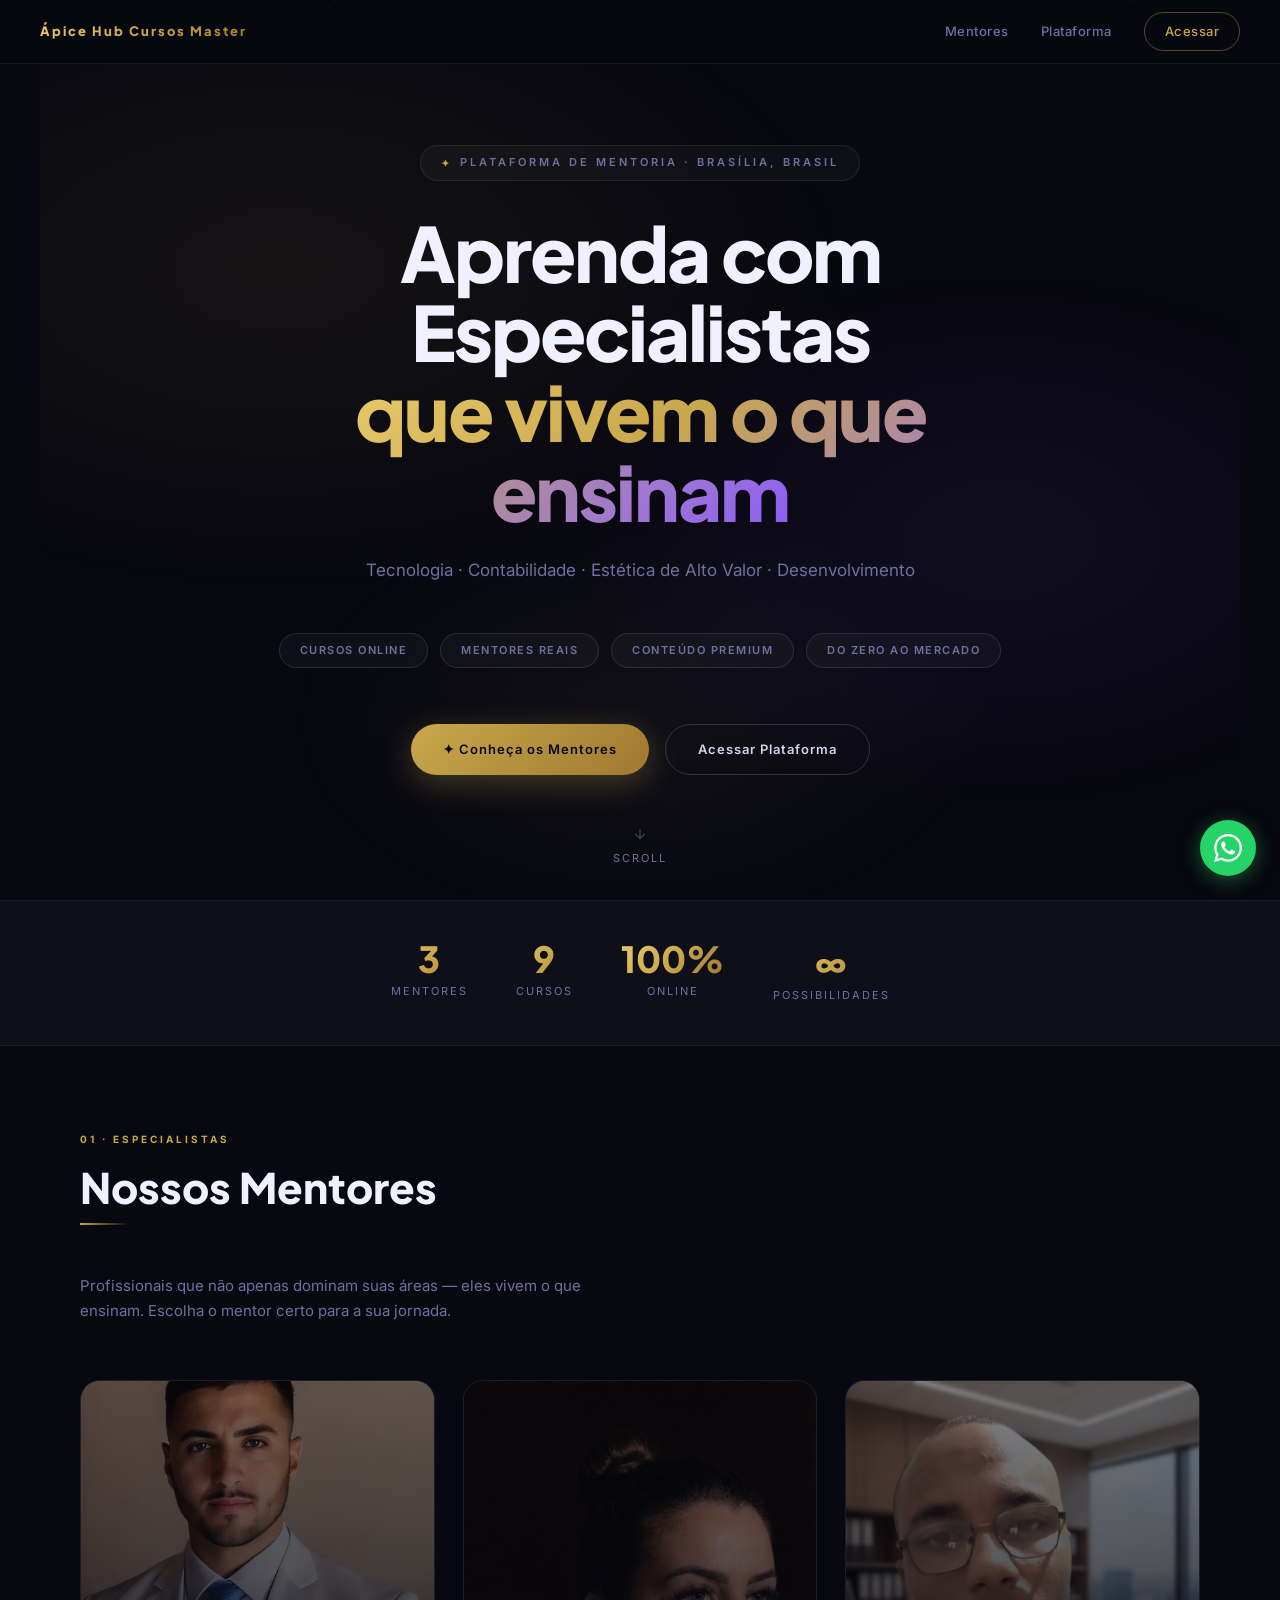
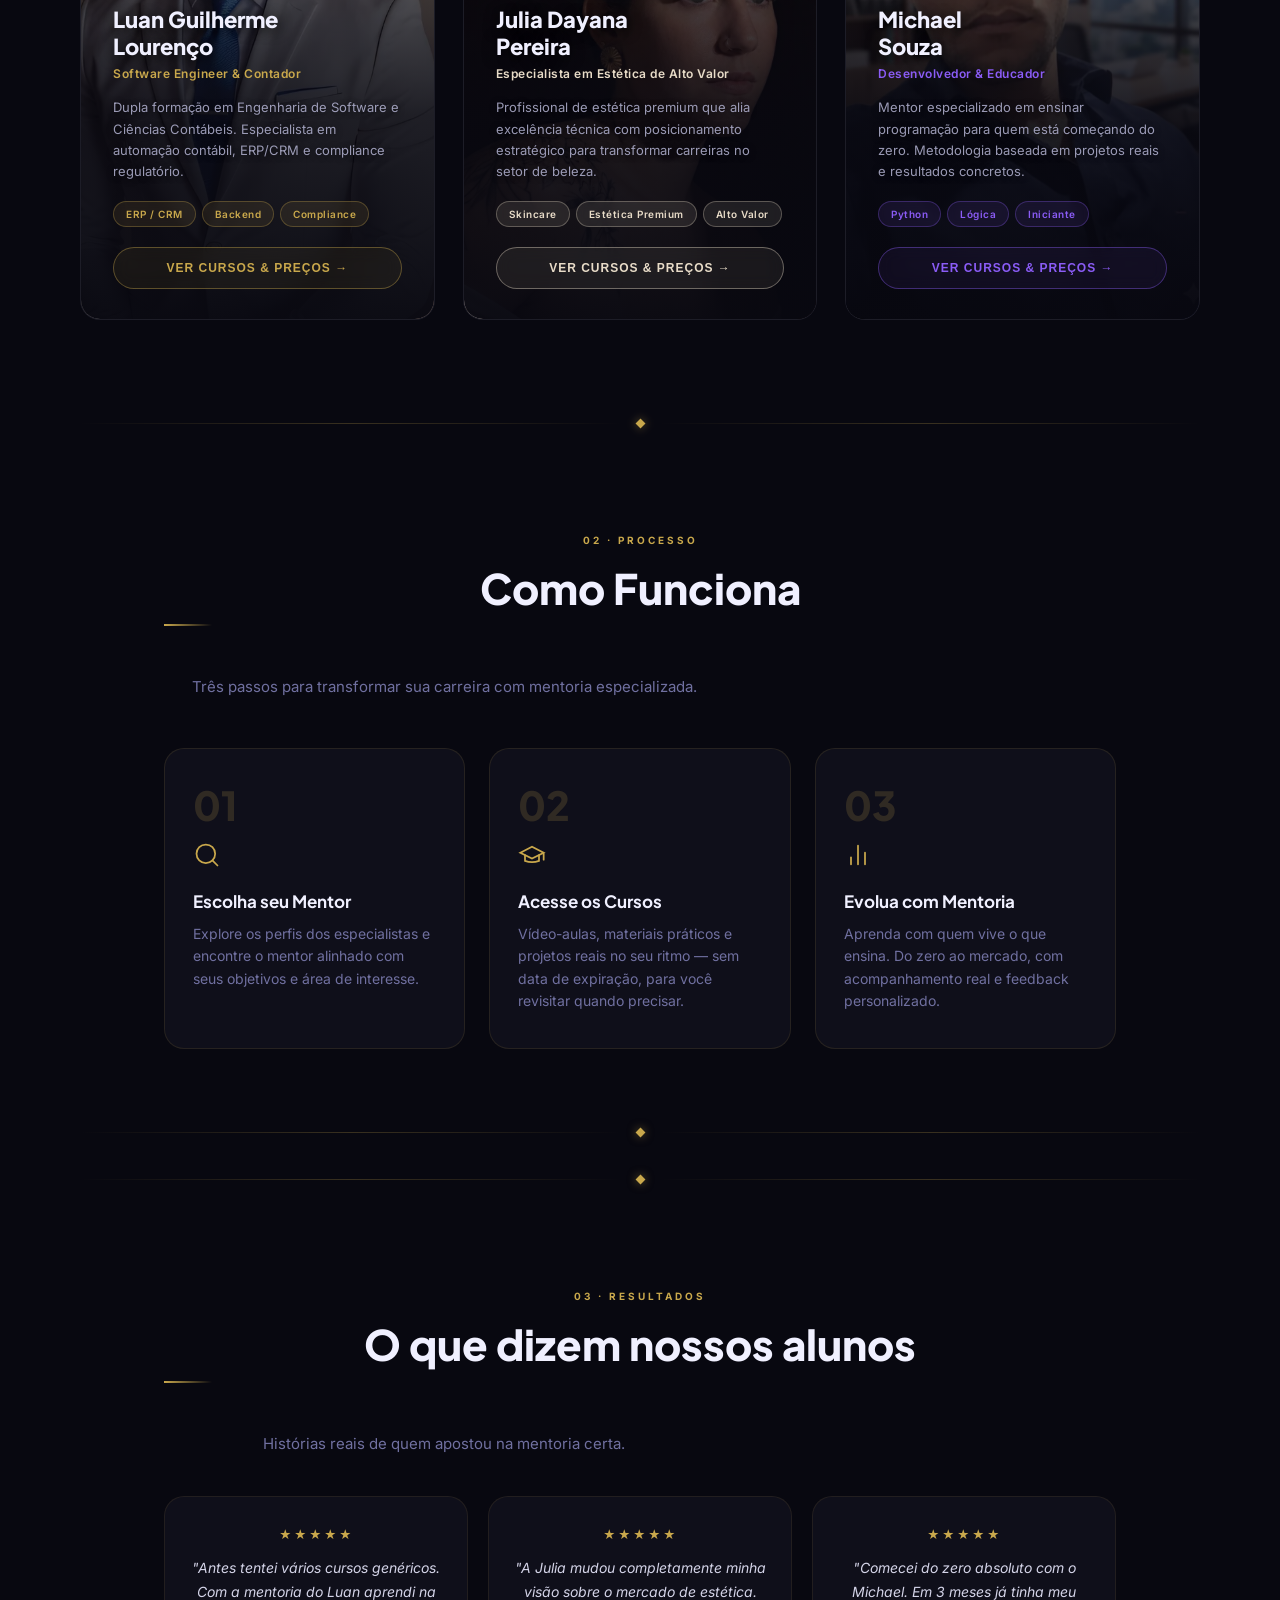
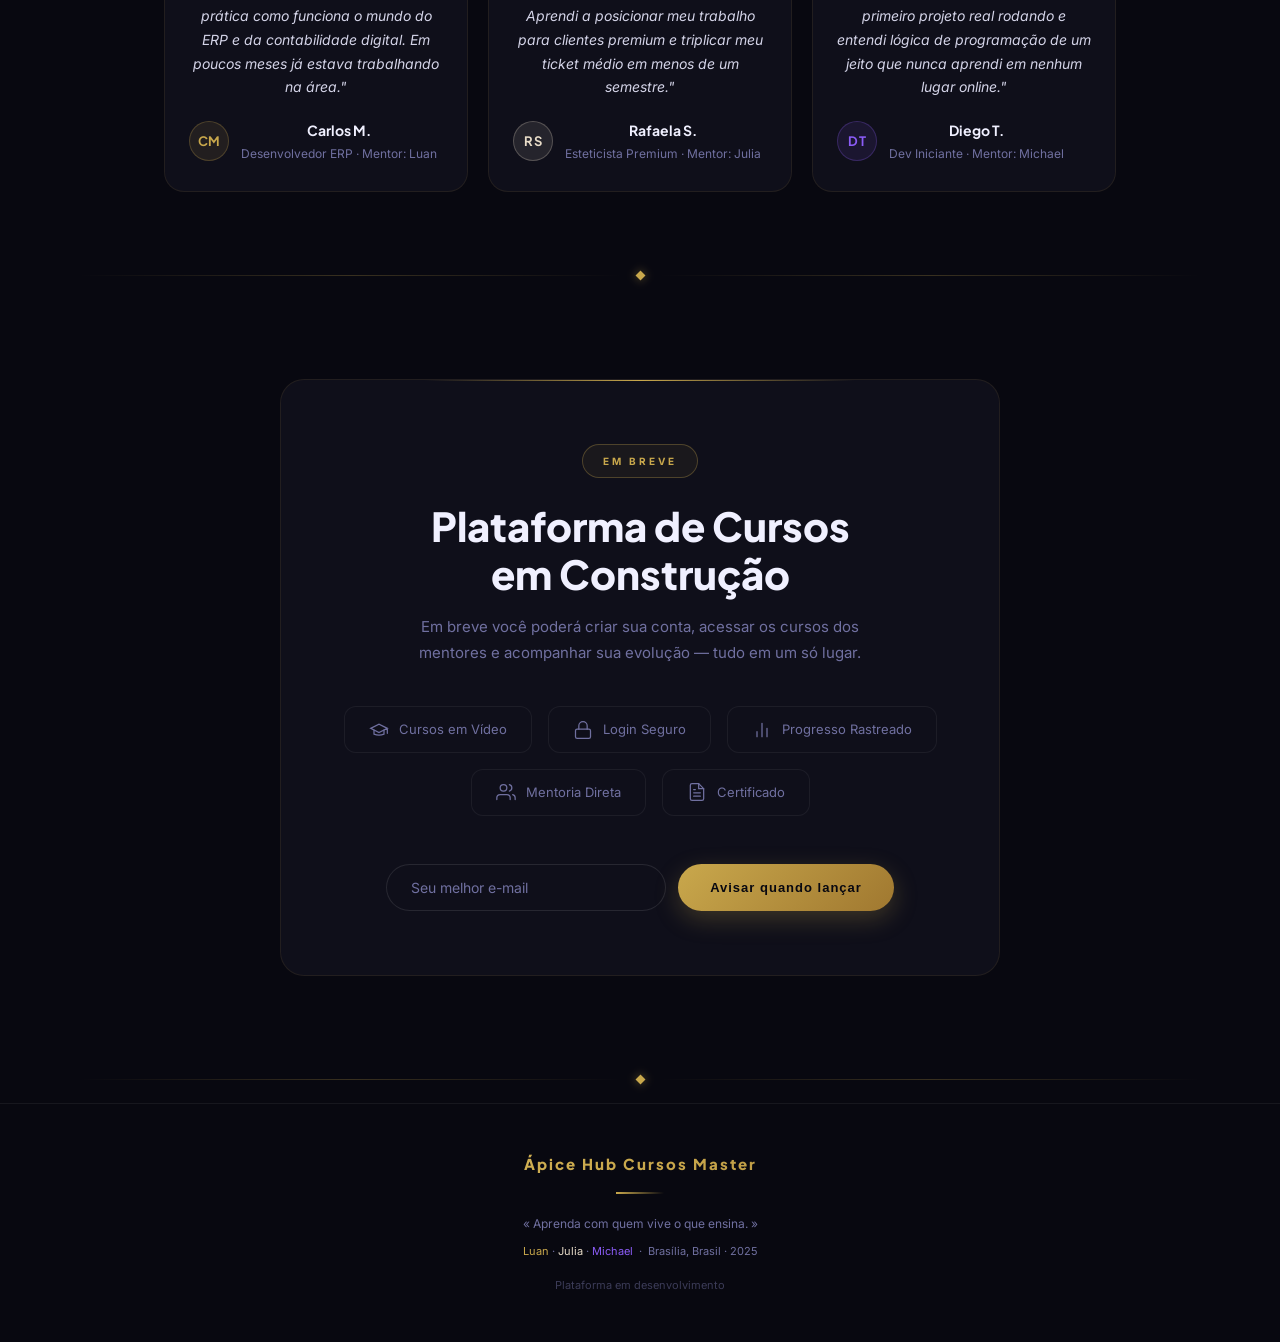
==== commit c4ecaefe: "fix: URLs atualizadas para euguilouren/CursosHUB Substitui todas as referências de euguilouren.githu" ====
--- a/index.html
+++ b/index.html
@@ -15,9 +15,9 @@
 <meta property="og:type" content="website">
 <meta property="og:title" content="Ápice Hub Cursos Master — Aprenda com Especialistas">
 <meta property="og:description" content="Tecnologia · Contabilidade · Estética de Alto Valor · Do Zero ao Dev">
-<meta property="og:url" content="https://euguilouren.github.io/euguilouren">
+<meta property="og:url" content="https://euguilouren.github.io/CursosHUB">
 <meta property="og:locale" content="pt_BR">
-<meta property="og:image" content="https://euguilouren.github.io/euguilouren/assets/og-image.jpg">
+<meta property="og:image" content="https://euguilouren.github.io/CursosHUB/assets/og-image.jpg">
 <meta property="og:image:width" content="1200">
 <meta property="og:image:height" content="630">
 
@@ -25,8 +25,8 @@
 <meta name="twitter:card" content="summary_large_image">
 <meta name="twitter:title" content="Ápice Hub Cursos Master — Aprenda com Especialistas">
 <meta name="twitter:description" content="Tecnologia · Contabilidade · Estética de Alto Valor · Do Zero ao Dev">
-<meta name="twitter:image" content="https://euguilouren.github.io/euguilouren/assets/og-image.jpg">
-<link rel="canonical" href="https://euguilouren.github.io/euguilouren/">
+<meta name="twitter:image" content="https://euguilouren.github.io/CursosHUB/assets/og-image.jpg">
+<link rel="canonical" href="https://euguilouren.github.io/CursosHUB/">
 <link rel="preconnect" href="https://fonts.googleapis.com">
 <link rel="preconnect" href="https://fonts.gstatic.com" crossorigin>
 <link href="https://fonts.googleapis.com/css2?family=Inter:wght@300;400;500;600&family=Plus+Jakarta+Sans:wght@600;700;800&display=swap" rel="stylesheet">
@@ -839,13 +839,13 @@
   "@context": "https://schema.org",
   "@type": "Organization",
   "name": "Ápice Hub Cursos Master",
-  "url": "https://euguilouren.github.io/euguilouren",
-  "logo": "https://euguilouren.github.io/euguilouren/assets/og-image.jpg",
+  "url": "https://euguilouren.github.io/CursosHUB",
+  "logo": "https://euguilouren.github.io/CursosHUB/assets/og-image.jpg",
   "description": "Plataforma de mentoria com especialistas em Software, Contabilidade, Estética e Programação.",
   "member": [
-    {"@type":"Person","name":"Luan Guilherme Lourenço","jobTitle":"Software Engineer & Contador","url":"https://euguilouren.github.io/euguilouren/luan.html"},
-    {"@type":"Person","name":"Julia Dayana Pereira","jobTitle":"Especialista em Estética de Alto Valor","url":"https://euguilouren.github.io/euguilouren/julia.html"},
-    {"@type":"Person","name":"Michael Souza","jobTitle":"Desenvolvedor & Educador","url":"https://euguilouren.github.io/euguilouren/michael.html"}
+    {"@type":"Person","name":"Luan Guilherme Lourenço","jobTitle":"Software Engineer & Contador","url":"https://euguilouren.github.io/CursosHUB/luan.html"},
+    {"@type":"Person","name":"Julia Dayana Pereira","jobTitle":"Especialista em Estética de Alto Valor","url":"https://euguilouren.github.io/CursosHUB/julia.html"},
+    {"@type":"Person","name":"Michael Souza","jobTitle":"Desenvolvedor & Educador","url":"https://euguilouren.github.io/CursosHUB/michael.html"}
   ]
 }
 </script>
